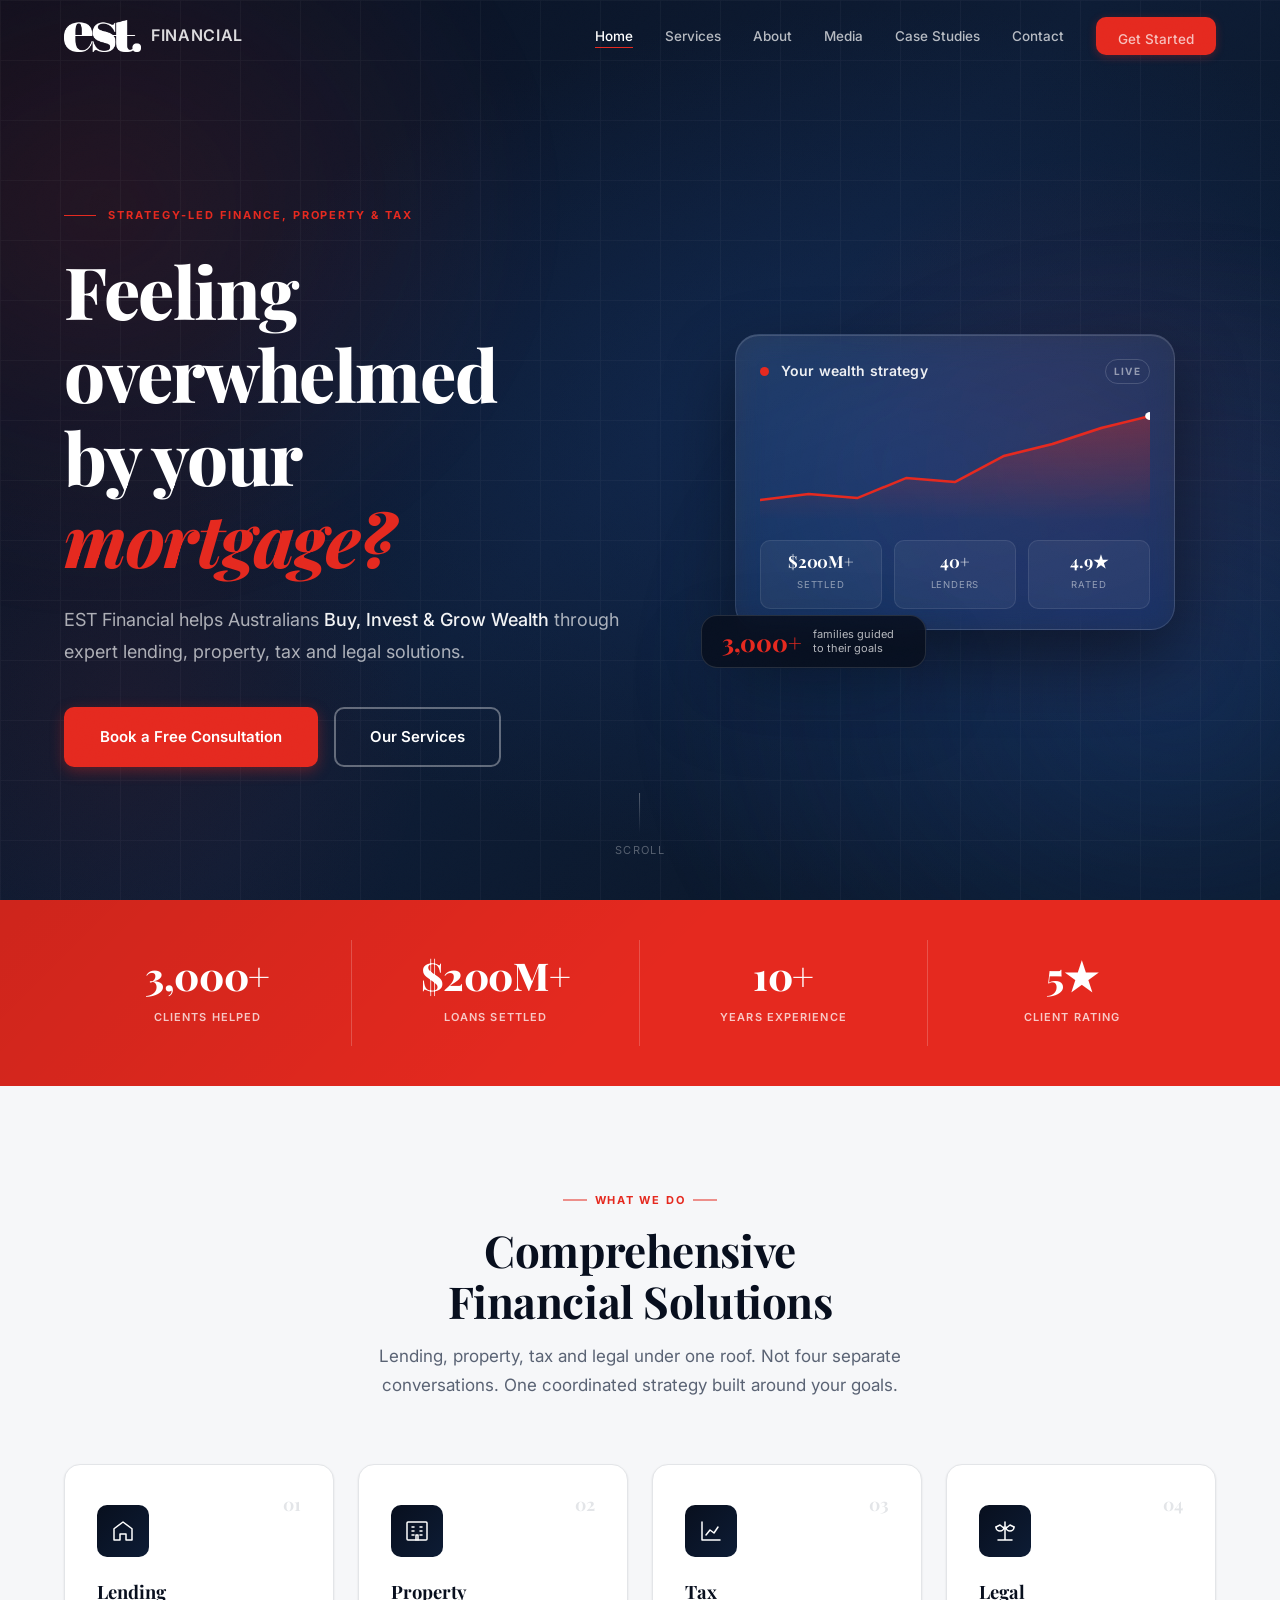
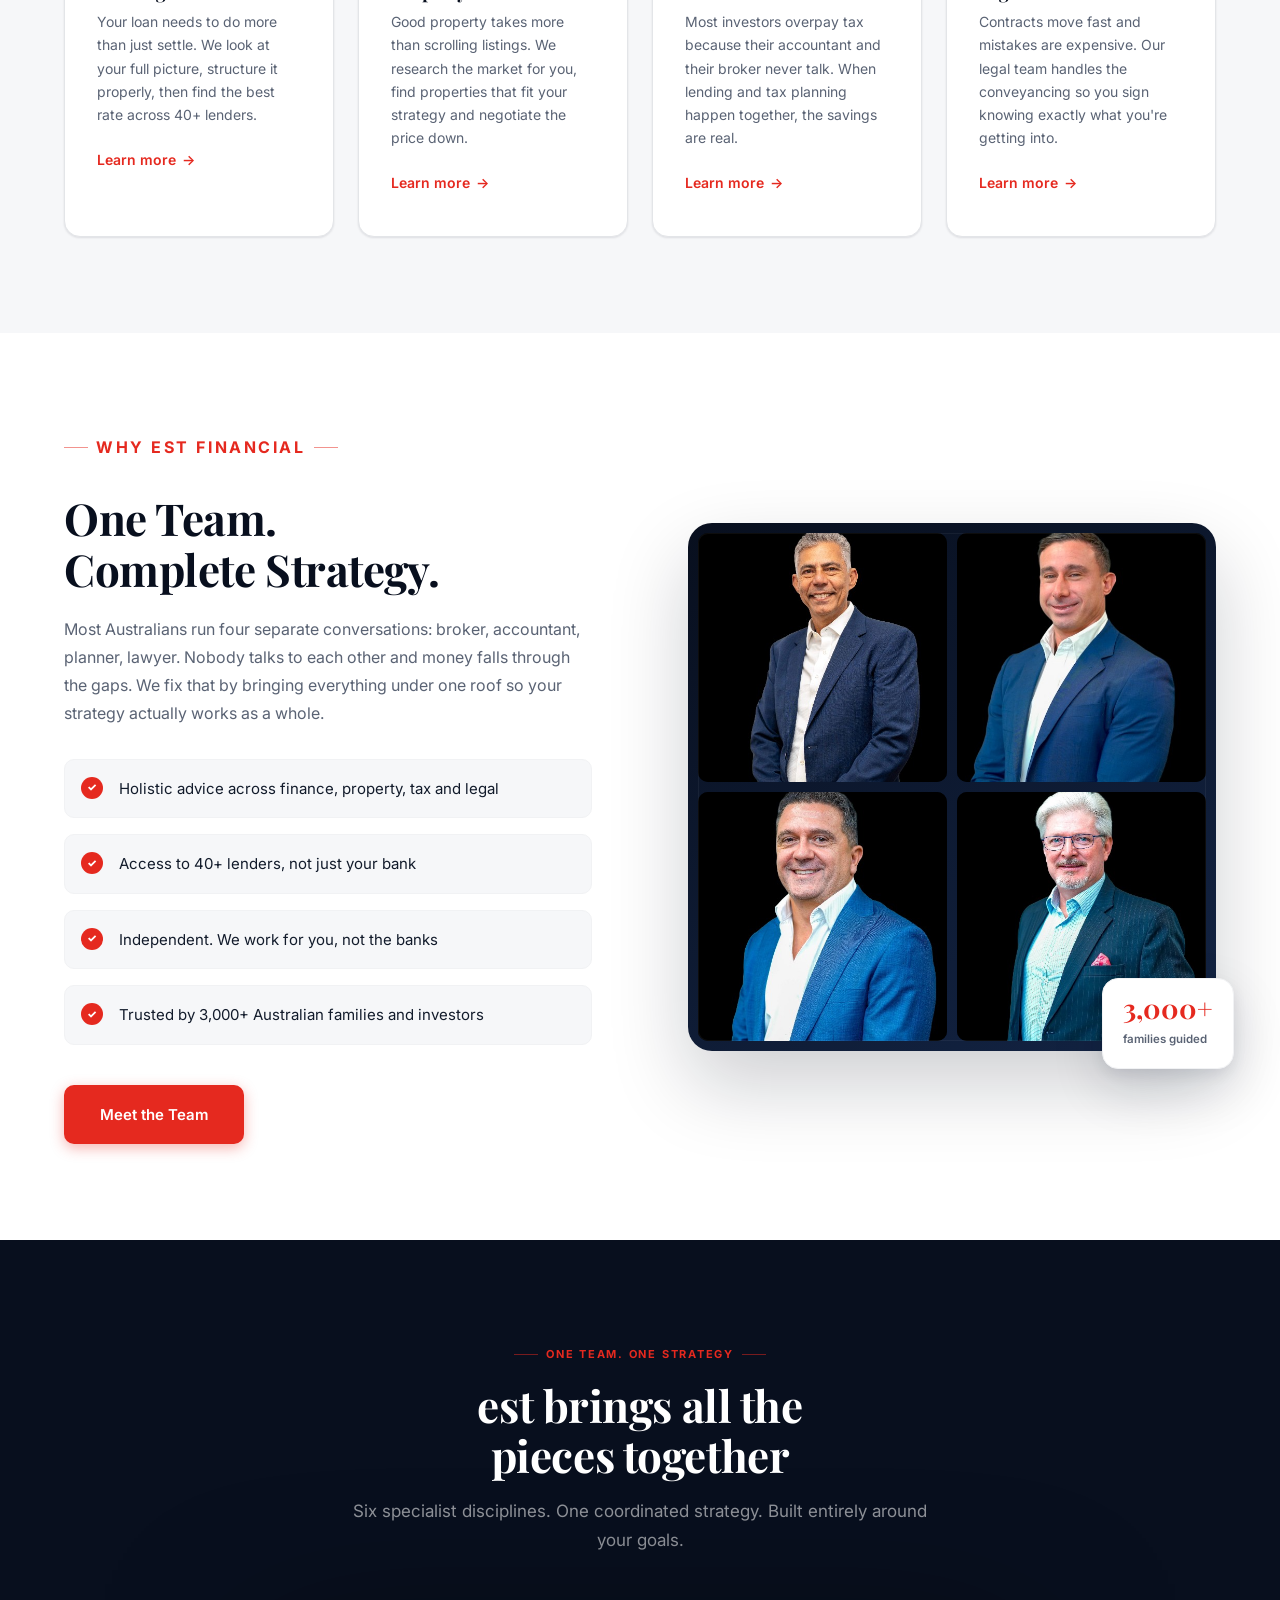
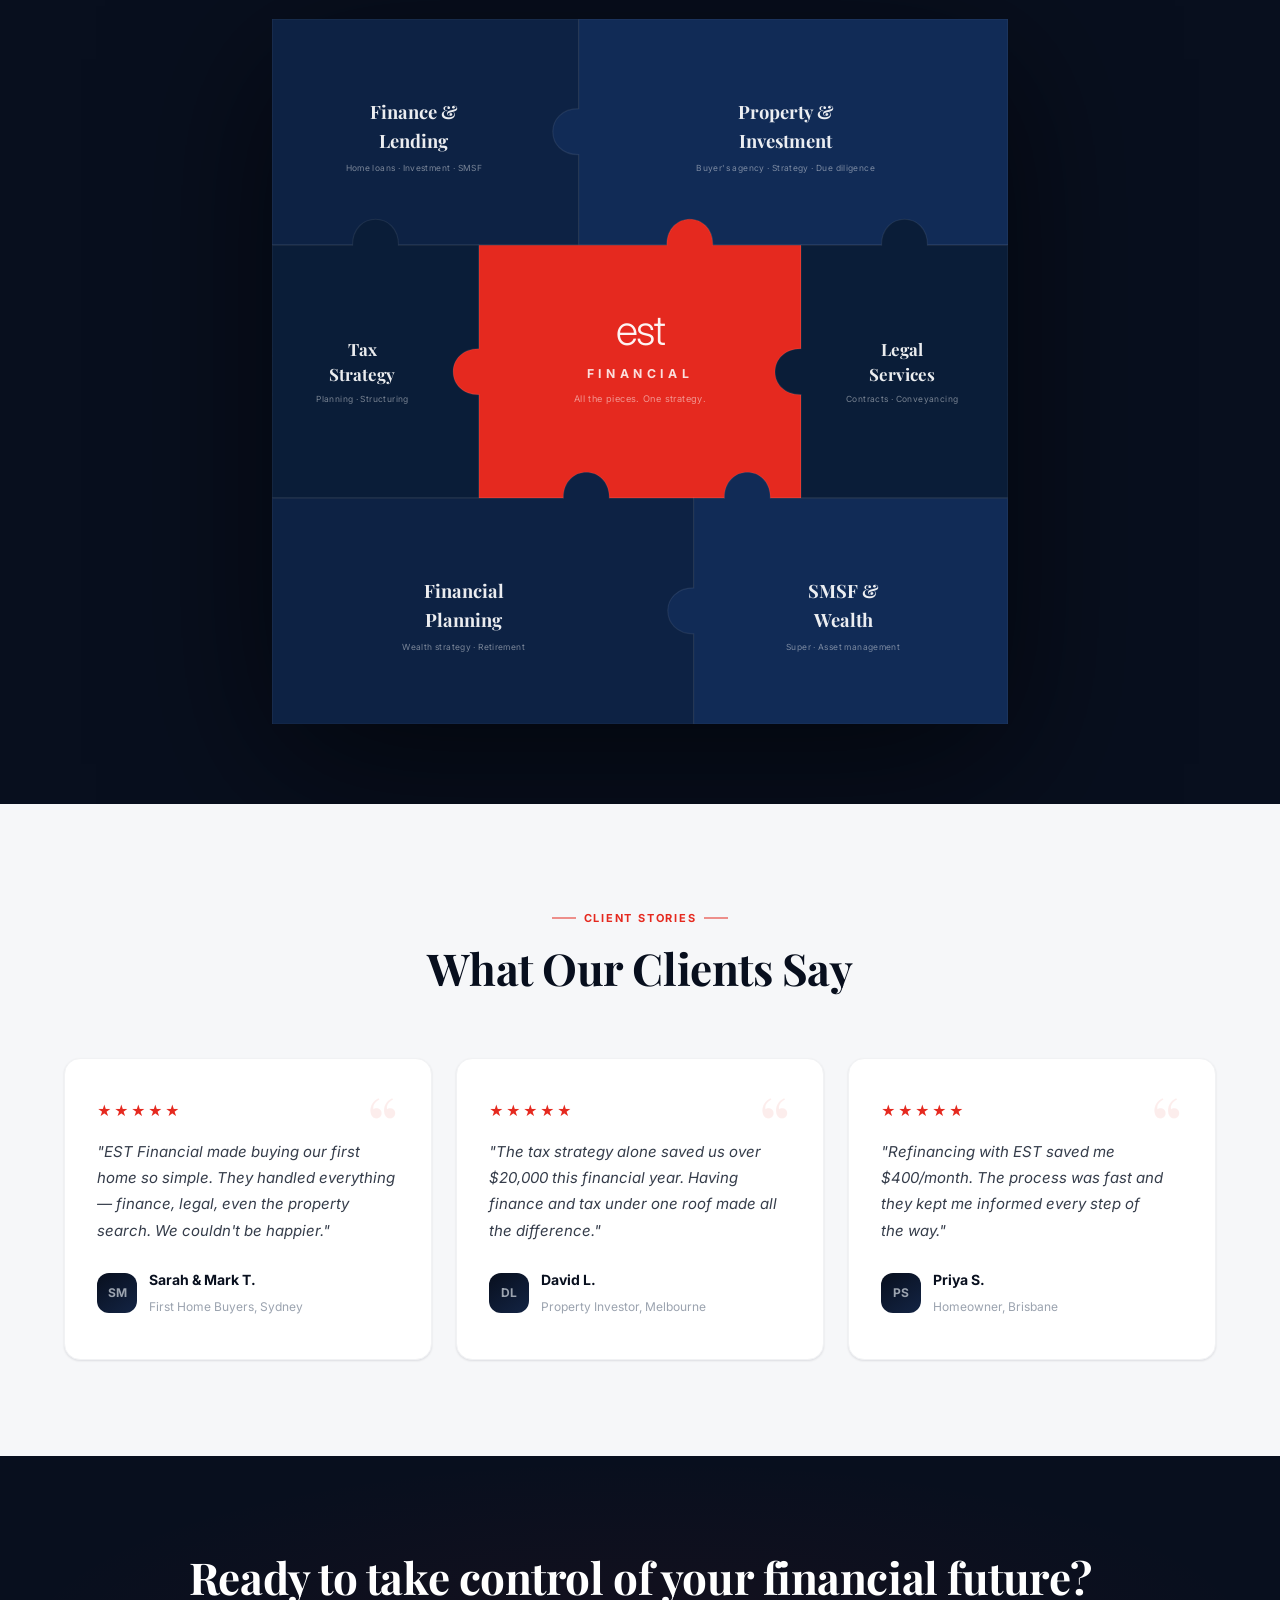
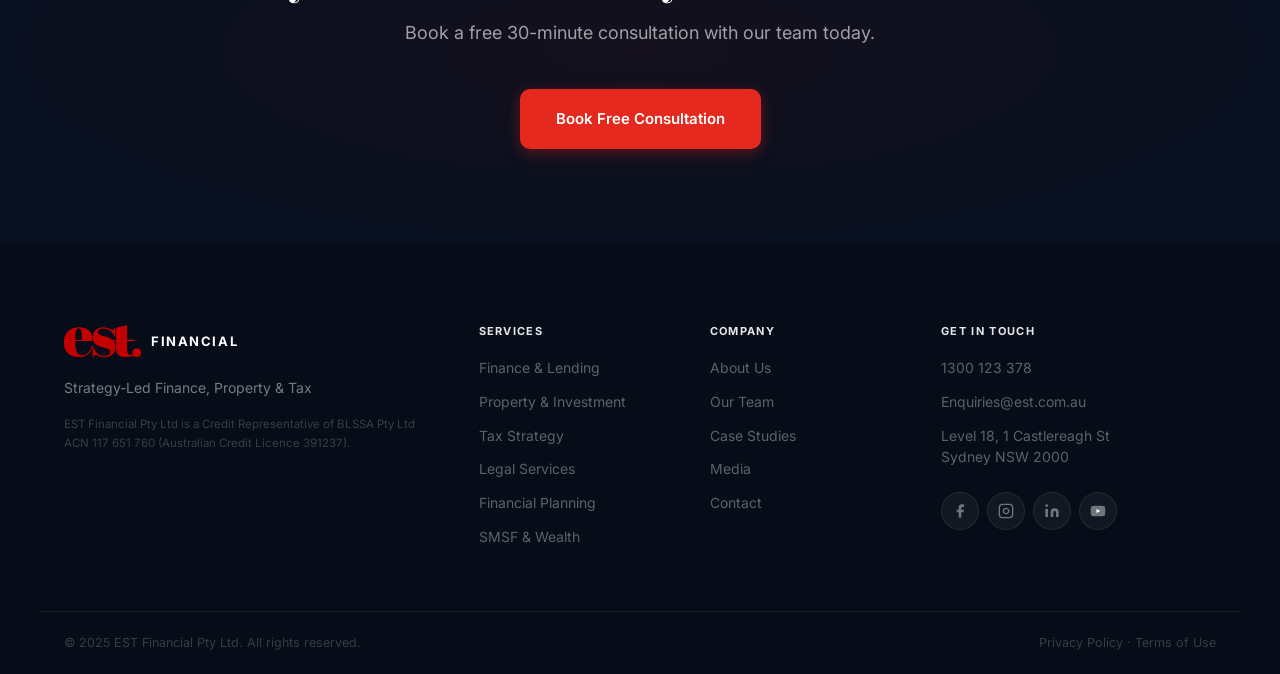
==== index.html @ 890a9e2a "Premium redesign + team-photo fixes Team photos: - Switch the about.html team grid to optimized JPGs" ====
<!DOCTYPE html>
<html lang="en">
<head>
  <meta charset="UTF-8" />
  <meta name="viewport" content="width=device-width, initial-scale=1.0" />
  <title>EST Financial | Strategy-Led Finance, Property & Tax</title>
  <meta name="description" content="EST Financial helps Australians Buy, Invest & Grow Wealth through expert lending, property, tax and legal solutions." />
  <meta property="og:title" content="EST Financial | Strategy-Led Finance, Property & Tax" />
  <meta property="og:description" content="Lending, property, tax and legal under one roof. One coordinated strategy built around your goals." />
  <meta property="og:type" content="website" />
  <link rel="icon" type="image/svg+xml" href="data:image/svg+xml,%3Csvg xmlns='http://www.w3.org/2000/svg' viewBox='0 0 32 32'%3E%3Crect width='32' height='32' rx='7' fill='%23e5291f'/%3E%3Ctext x='16' y='23' font-family='Georgia,serif' font-size='20' font-weight='700' fill='white' text-anchor='middle'%3Ee%3C/text%3E%3C/svg%3E" />
  <link rel="stylesheet" href="css/style.css" />
  <link rel="preconnect" href="https://fonts.googleapis.com" />
  <link href="https://fonts.googleapis.com/css2?family=Inter:wght@300;400;500;600;700&family=Playfair+Display:ital,wght@0,600;0,700;0,800;1,600;1,700&display=swap" rel="stylesheet" />
</head>
<body>

  <!-- NAVBAR -->
  <nav class="navbar">
    <div class="container nav-inner">
      <a href="index.html" class="logo"><img src="images/est-logo-white.png" alt="est Financial" class="logo-img" /><span class="logo-wordmark">Financial</span></a>
      <button class="nav-toggle" aria-label="Toggle menu">&#9776;</button>
      <ul class="nav-links">
        <li><a href="index.html" class="active">Home</a></li>
        <li><a href="services.html">Services</a></li>
        <li><a href="about.html">About</a></li>
        <li><a href="media.html">Media</a></li>
        <li><a href="case-studies.html">Case Studies</a></li>
        <li><a href="contact.html">Contact</a></li>
        <li><a href="contact.html" class="btn btn-nav">Get Started</a></li>
      </ul>
    </div>
  </nav>

  <!-- HERO -->
  <section class="hero">
    <div class="hero-bg"></div>
    <div class="hero-grid"></div>
    <div class="hero-glow"></div>
    <div class="container hero-content">
      <div class="hero-copy">
        <p class="hero-eyebrow">Strategy-Led Finance, Property &amp; Tax</p>
        <h1>Feeling overwhelmed<br />by your <em>mortgage?</em></h1>
        <p class="hero-sub">EST Financial helps Australians <strong>Buy, Invest &amp; Grow Wealth</strong> through expert lending, property, tax and legal solutions.</p>
        <div class="hero-cta">
          <a href="contact.html" class="btn btn-primary">Book a Free Consultation</a>
          <a href="services.html" class="btn btn-outline">Our Services</a>
        </div>
      </div>
      <aside class="hero-visual" aria-hidden="true">
        <div class="glass-panel">
          <div class="gp-head">
            <span class="gp-dot"></span>
            <span class="gp-title">Your wealth strategy</span>
            <span class="gp-live">Live</span>
          </div>
          <svg class="gp-chart" viewBox="0 0 320 116" preserveAspectRatio="none" role="img" aria-label="Upward wealth trajectory">
            <defs>
              <linearGradient id="gpFill" x1="0" y1="0" x2="0" y2="1">
                <stop offset="0%" stop-color="rgba(229,41,31,0.34)" />
                <stop offset="100%" stop-color="rgba(229,41,31,0)" />
              </linearGradient>
            </defs>
            <path class="area" d="M0,96 L40,90 L80,94 L120,74 L160,78 L200,52 L240,40 L280,24 L320,12 L320,116 L0,116 Z" />
            <path class="line" d="M0,96 L40,90 L80,94 L120,74 L160,78 L200,52 L240,40 L280,24 L320,12" />
            <circle class="pt" cx="320" cy="12" r="4" />
          </svg>
          <div class="gp-chips">
            <div class="gp-chip"><span class="chip-num">$200M+</span><span class="chip-label">Settled</span></div>
            <div class="gp-chip"><span class="chip-num">40+</span><span class="chip-label">Lenders</span></div>
            <div class="gp-chip"><span class="chip-num">4.9★</span><span class="chip-label">Rated</span></div>
          </div>
        </div>
        <div class="hero-badge">
          <span class="badge-num">3,000+</span>
          <span class="badge-label">families guided to their goals</span>
        </div>
      </aside>
    </div>
    <div class="hero-scroll">
      <div class="hero-scroll-line"></div>
      <span>Scroll</span>
    </div>
  </section>

  <!-- STATS -->
  <section class="stats-bar">
    <div class="container stats-grid">
      <div class="stat">
        <span class="stat-number">3,000+</span>
        <span class="stat-label">Clients Helped</span>
      </div>
      <div class="stat">
        <span class="stat-number">$200M+</span>
        <span class="stat-label">Loans Settled</span>
      </div>
      <div class="stat">
        <span class="stat-number">10+</span>
        <span class="stat-label">Years Experience</span>
      </div>
      <div class="stat">
        <span class="stat-number">5★</span>
        <span class="stat-label">Client Rating</span>
      </div>
    </div>
  </section>

  <!-- SERVICES OVERVIEW -->
  <section class="section services-overview">
    <div class="container">
      <div class="section-header">
        <p class="eyebrow">What We Do</p>
        <h2>Comprehensive Financial Solutions</h2>
        <p class="section-sub">Lending, property, tax and legal under one roof. Not four separate conversations. One coordinated strategy built around your goals.</p>
      </div>
      <div class="services-grid">
        <div class="service-card">
          <div class="service-icon"><svg viewBox="0 0 24 24" fill="none" stroke="currentColor" stroke-width="1.5" stroke-linecap="round" stroke-linejoin="round"><path d="M3 9.75L12 3l9 6.75V21H15v-6H9v6H3V9.75z"/></svg></div>
          <span class="service-index">01</span>
          <h3>Lending</h3>
          <p>Your loan needs to do more than just settle. We look at your full picture, structure it properly, then find the best rate across 40+ lenders.</p>
          <a href="services.html#lending" class="link-arrow">Learn more</a>
        </div>
        <div class="service-card">
          <div class="service-icon"><svg viewBox="0 0 24 24" fill="none" stroke="currentColor" stroke-width="1.5" stroke-linecap="round" stroke-linejoin="round"><rect x="2" y="3" width="20" height="18" rx="1"/><path d="M7 8h2M7 12h2M7 16h2M15 8h2M15 12h2M15 16h2M11 21v-5h2v5"/></svg></div>
          <span class="service-index">02</span>
          <h3>Property</h3>
          <p>Good property takes more than scrolling listings. We research the market for you, find properties that fit your strategy and negotiate the price down.</p>
          <a href="services.html#property" class="link-arrow">Learn more</a>
        </div>
        <div class="service-card">
          <div class="service-icon"><svg viewBox="0 0 24 24" fill="none" stroke="currentColor" stroke-width="1.5" stroke-linecap="round" stroke-linejoin="round"><path d="M3 3v18h18"/><path d="M7 16l4-5 4 3 4-6"/></svg></div>
          <span class="service-index">03</span>
          <h3>Tax</h3>
          <p>Most investors overpay tax because their accountant and their broker never talk. When lending and tax planning happen together, the savings are real.</p>
          <a href="services.html#tax" class="link-arrow">Learn more</a>
        </div>
        <div class="service-card">
          <div class="service-icon"><svg viewBox="0 0 24 24" fill="none" stroke="currentColor" stroke-width="1.5" stroke-linecap="round" stroke-linejoin="round"><path d="M12 3v18M5 21h14"/><path d="M3 8l4-2 5 4 5-4 4 2"/><path d="M3 8c0 2.5 2 4 4 4s4-1.5 4-4"/><path d="M13 8c0 2.5 2 4 4 4s4-1.5 4-4"/></svg></div>
          <span class="service-index">04</span>
          <h3>Legal</h3>
          <p>Contracts move fast and mistakes are expensive. Our legal team handles the conveyancing so you sign knowing exactly what you're getting into.</p>
          <a href="services.html#legal" class="link-arrow">Learn more</a>
        </div>
      </div>
    </div>
  </section>

  <!-- WHY EST -->
  <section class="section why-est">
    <div class="container why-inner">
      <div class="why-text">
        <p class="eyebrow">Why EST Financial</p>
        <h2>One Team. Complete Strategy.</h2>
        <p>Most Australians run four separate conversations: broker, accountant, planner, lawyer. Nobody talks to each other and money falls through the gaps. We fix that by bringing everything under one roof so your strategy actually works as a whole.</p>
        <ul class="why-list">
          <li><span class="check">✓</span> Holistic advice across finance, property, tax and legal</li>
          <li><span class="check">✓</span> Access to 40+ lenders, not just your bank</li>
          <li><span class="check">✓</span> Independent. We work for you, not the banks</li>
          <li><span class="check">✓</span> Trusted by 3,000+ Australian families and investors</li>
        </ul>
        <a href="about.html" class="btn btn-primary">Meet the Team</a>
      </div>
      <div class="why-image">
        <div class="team-montage">
          <figure><img src="images/TEam/Paul%20Hanna.jpg" alt="Paul Hanna, Chief Executive Officer" loading="lazy" /></figure>
          <figure><img src="images/TEam/Michael%20Gee.jpg" alt="Michael Gee, Head of Finance" loading="lazy" /></figure>
          <figure><img src="images/TEam/Raphael%20Bove.jpg" alt="Raphael Bove, Senior Strategist" loading="lazy" /></figure>
          <figure><img src="images/TEam/Simon%20Liddle.jpg" alt="Simon Liddle, Financial Advisor" loading="lazy" /></figure>
          <div class="montage-badge"><strong>3,000+</strong><span>families guided</span></div>
        </div>
      </div>
    </div>
  </section>

  <!-- PUZZLE SECTION -->
  <section class="puzzle-section">
    <div class="container">
      <div class="section-header">
        <p class="eyebrow">ONE TEAM. ONE STRATEGY</p>
        <h2>est brings all the pieces together</h2>
        <p class="section-sub">Six specialist disciplines. One coordinated strategy. Built entirely around your goals.</p>
      </div>
      <div class="puzzle-wrapper">
        <svg id="est-puzzle" viewBox="0 0 960 920" preserveAspectRatio="xMidYMid meet" xmlns="http://www.w3.org/2000/svg">

          <!-- PIECE A: Finance & Lending (top-left) -->
          <g class="puzzle-piece piece-a" onclick="window.location='services.html#lending'" role="link" aria-label="Finance and Lending">
            <path d="M 0,0 L 400,0 L 400,117 C 445,117 445,177 400,177 L 400,295 L 165,295 C 165,340 105,340 105,295 L 0,295 Z"/>
            <text class="piece-label" x="185" y="130">Finance &amp;</text>
            <text class="piece-label" x="185" y="168">Lending</text>
            <text class="piece-sublabel" x="185" y="198">Home loans · Investment · SMSF</text>
          </g>

          <!-- PIECE B: Property & Investment (top-right) -->
          <g class="puzzle-piece piece-b" onclick="window.location='services.html#property'" role="link" aria-label="Property and Investment">
            <path d="M 400,0 L 960,0 L 960,295 L 855,295 C 855,340 795,340 795,295 L 575,295 C 575,250 515,250 515,295 L 400,295 L 400,177 C 355,177 355,117 400,117 L 400,0 Z"/>
            <text class="piece-label" x="670" y="130">Property &amp;</text>
            <text class="piece-label" x="670" y="168">Investment</text>
            <text class="piece-sublabel" x="670" y="198">Buyer's agency · Strategy · Due diligence</text>
          </g>

          <!-- PIECE C: Tax (mid-left) -->
          <g class="puzzle-piece piece-c" onclick="window.location='services.html#tax'" role="link" aria-label="Tax Strategy">
            <path d="M 0,295 L 105,295 C 105,250 165,250 165,295 L 270,295 L 270,430 C 315,430 315,490 270,490 L 270,625 L 0,625 Z"/>
            <text class="piece-label piece-label-sm" x="118" y="440">Tax</text>
            <text class="piece-label piece-label-sm" x="118" y="472">Strategy</text>
            <text class="piece-sublabel" x="118" y="500">Planning · Structuring</text>
          </g>

          <!-- PIECE CTR: EST Financial Hub (centre, red) -->
          <g class="puzzle-piece piece-ctr" onclick="window.location='services.html'" role="link" aria-label="EST Financial">
            <path d="M 270,295 L 515,295 C 515,250 575,250 575,295 L 690,295 L 690,430 C 735,430 735,490 690,490 L 690,625 L 650,625 C 650,670 590,670 590,625 L 440,625 C 440,670 380,670 380,625 L 270,625 L 270,490 C 225,490 225,430 270,430 L 270,295 Z"/>
            <text class="piece-ctr-est" x="480" y="425">est</text>
            <text class="piece-ctr-fin" x="480" y="468">FINANCIAL</text>
            <text class="piece-sublabel piece-ctr-sub" x="480" y="500">All the pieces. One strategy.</text>
          </g>

          <!-- PIECE D: Legal Services (mid-right) -->
          <g class="puzzle-piece piece-d" onclick="window.location='services.html#legal'" role="link" aria-label="Legal Services">
            <path d="M 690,295 L 795,295 C 795,250 855,250 855,295 L 960,295 L 960,625 L 690,625 L 690,490 C 645,490 645,430 690,430 L 690,295 Z"/>
            <text class="piece-label piece-label-sm" x="822" y="440">Legal</text>
            <text class="piece-label piece-label-sm" x="822" y="472">Services</text>
            <text class="piece-sublabel" x="822" y="500">Contracts · Conveyancing</text>
          </g>

          <!-- PIECE E: Financial Planning (bottom-left) -->
          <g class="puzzle-piece piece-e" onclick="window.location='services.html'" role="link" aria-label="Financial Planning">
            <path d="M 0,625 L 380,625 C 380,580 440,580 440,625 L 550,625 L 550,742 C 595,742 595,802 550,802 L 550,920 L 0,920 Z"/>
            <text class="piece-label" x="250" y="755">Financial</text>
            <text class="piece-label" x="250" y="793">Planning</text>
            <text class="piece-sublabel" x="250" y="823">Wealth strategy · Retirement</text>
          </g>

          <!-- PIECE F: SMSF & Wealth (bottom-right) -->
          <g class="puzzle-piece piece-f" onclick="window.location='services.html'" role="link" aria-label="SMSF and Wealth">
            <path d="M 550,625 L 590,625 C 590,580 650,580 650,625 L 960,625 L 960,920 L 550,920 L 550,802 C 505,802 505,742 550,742 L 550,625 Z"/>
            <text class="piece-label" x="745" y="755">SMSF &amp;</text>
            <text class="piece-label" x="745" y="793">Wealth</text>
            <text class="piece-sublabel" x="745" y="823">Super · Asset management</text>
          </g>

        </svg>
      </div>
    </div>
  </section>

  <!-- TESTIMONIALS -->
  <section class="section testimonials">
    <div class="container">
      <div class="section-header">
        <p class="eyebrow">Client Stories</p>
        <h2>What Our Clients Say</h2>
      </div>
      <div class="testimonials-grid">
        <div class="testimonial-card">
          <div class="stars">★★★★★</div>
          <p>"EST Financial made buying our first home so simple. They handled everything — finance, legal, even the property search. We couldn't be happier."</p>
          <div class="testimonial-author">
            <span class="t-avatar">SM</span>
            <div>
              <strong>Sarah &amp; Mark T.</strong>
              <span>First Home Buyers, Sydney</span>
            </div>
          </div>
        </div>
        <div class="testimonial-card">
          <div class="stars">★★★★★</div>
          <p>"The tax strategy alone saved us over $20,000 this financial year. Having finance and tax under one roof made all the difference."</p>
          <div class="testimonial-author">
            <span class="t-avatar">DL</span>
            <div>
              <strong>David L.</strong>
              <span>Property Investor, Melbourne</span>
            </div>
          </div>
        </div>
        <div class="testimonial-card">
          <div class="stars">★★★★★</div>
          <p>"Refinancing with EST saved me $400/month. The process was fast and they kept me informed every step of the way."</p>
          <div class="testimonial-author">
            <span class="t-avatar">PS</span>
            <div>
              <strong>Priya S.</strong>
              <span>Homeowner, Brisbane</span>
            </div>
          </div>
        </div>
      </div>
    </div>
  </section>

  <!-- CTA BANNER -->
  <section class="cta-banner">
    <div class="container cta-inner">
      <h2>Ready to take control of your financial future?</h2>
      <p>Book a free 30-minute consultation with our team today.</p>
      <a href="contact.html" class="btn btn-primary">Book Free Consultation</a>
    </div>
  </section>

  <!-- FOOTER -->
  <footer class="footer">
    <div class="container footer-grid">
      <div class="footer-col footer-brand">
        <a href="index.html" class="footer-logo">
          <img src="images/est-logo-red.png" alt="EST Financial" />
          <span>Financial</span>
        </a>
        <p class="footer-tagline">Strategy-Led Finance, Property &amp; Tax</p>
        <p class="footer-legal">EST Financial Pty Ltd is a Credit Representative of BLSSA Pty Ltd ACN 117 651 760 (Australian Credit Licence 391237).</p>
      </div>
      <div class="footer-col">
        <h4>Services</h4>
        <ul>
          <li><a href="services.html#lending">Finance &amp; Lending</a></li>
          <li><a href="services.html#property">Property &amp; Investment</a></li>
          <li><a href="services.html#tax">Tax Strategy</a></li>
          <li><a href="services.html#legal">Legal Services</a></li>
          <li><a href="services.html#planning">Financial Planning</a></li>
          <li><a href="services.html#smsf">SMSF &amp; Wealth</a></li>
        </ul>
      </div>
      <div class="footer-col">
        <h4>Company</h4>
        <ul>
          <li><a href="about.html">About Us</a></li>
          <li><a href="about.html#team">Our Team</a></li>
          <li><a href="case-studies.html">Case Studies</a></li>
          <li><a href="media.html">Media</a></li>
          <li><a href="contact.html">Contact</a></li>
        </ul>
      </div>
      <div class="footer-col">
        <h4>Get in Touch</h4>
        <ul>
          <li><a href="tel:1300123378">1300 123 378</a></li>
          <li><a href="mailto:enquiries@est.com.au">Enquiries@est.com.au</a></li>
          <li>Level 18, 1 Castlereagh St<br>Sydney NSW 2000</li>
        </ul>
        <div class="social-links">
          <a href="#" aria-label="Facebook">
            <svg viewBox="0 0 24 24" fill="currentColor" width="16" height="16"><path d="M18 2h-3a5 5 0 0 0-5 5v3H7v4h3v8h4v-8h3l1-4h-4V7a1 1 0 0 1 1-1h3z"/></svg>
          </a>
          <a href="#" aria-label="Instagram">
            <svg viewBox="0 0 24 24" fill="none" stroke="currentColor" stroke-width="2" width="16" height="16"><rect x="2" y="2" width="20" height="20" rx="5" ry="5"/><path d="M16 11.37A4 4 0 1 1 12.63 8 4 4 0 0 1 16 11.37z"/><line x1="17.5" y1="6.5" x2="17.51" y2="6.5"/></svg>
          </a>
          <a href="#" aria-label="LinkedIn">
            <svg viewBox="0 0 24 24" fill="currentColor" width="16" height="16"><path d="M16 8a6 6 0 0 1 6 6v7h-4v-7a2 2 0 0 0-2-2 2 2 0 0 0-2 2v7h-4v-7a6 6 0 0 1 6-6z"/><rect x="2" y="9" width="4" height="12"/><circle cx="4" cy="4" r="2"/></svg>
          </a>
          <a href="https://www.youtube.com/@estfinancial" aria-label="YouTube">
            <svg viewBox="0 0 24 24" fill="currentColor" width="16" height="16"><path d="M22.54 6.42a2.78 2.78 0 0 0-1.95-1.96C18.88 4 12 4 12 4s-6.88 0-8.59.46a2.78 2.78 0 0 0-1.95 1.96A29 29 0 0 0 1 12a29 29 0 0 0 .46 5.58A2.78 2.78 0 0 0 3.41 19.6C5.12 20 12 20 12 20s6.88 0 8.59-.46a2.78 2.78 0 0 0 1.95-1.95A29 29 0 0 0 23 12a29 29 0 0 0-.46-5.58z"/><polygon points="9.75 15.02 15.5 12 9.75 8.98 9.75 15.02" fill="white"/></svg>
          </a>
        </div>
      </div>
    </div>
    <div class="footer-bottom">
      <div class="container footer-bottom-inner">
        <p>&copy; 2025 EST Financial Pty Ltd. All rights reserved.</p>
        <p class="footer-bottom-links"><a href="#">Privacy Policy</a> · <a href="#">Terms of Use</a></p>
      </div>
    </div>
  </footer>

  <script src="js/main.js"></script>
  <script src="admin/editor.js"></script>
</body>
</html>
---- css/style.css ----
/* ============================================================
   EST FINANCIAL — PREMIUM DESIGN SYSTEM
   ============================================================ */

@import url('https://fonts.googleapis.com/css2?family=Inter:wght@300;400;500;600;700&family=Playfair+Display:ital,wght@0,600;0,700;0,800;1,600&display=swap');

:root {
  /* Brand */
  --navy:       #080f1e;
  --navy-mid:   #0d1c35;
  --navy-light: #132444;
  --red:        #e5291f;
  --red-dark:   #c02017;
  --red-glow:   rgba(229,41,31,0.18);
  /* Neutrals */
  --white:      #ffffff;
  --off-white:  #f6f7f9;
  --gray-100:   #f1f2f4;
  --gray-200:   #e3e5e8;
  --gray-400:   #9ba3af;
  --gray-600:   #5a6374;
  --text:       #121b2b;

  /* Typography */
  --font-body:    'Inter', system-ui, sans-serif;
  --font-heading: 'Playfair Display', Georgia, serif;

  /* Spacing scale */
  --sp-1: 4px;  --sp-2: 8px;  --sp-3: 12px;  --sp-4: 16px;
  --sp-5: 20px; --sp-6: 24px; --sp-8: 32px;  --sp-10: 40px;
  --sp-12: 48px;--sp-16: 64px;--sp-20: 80px; --sp-24: 96px;

  /* Radii */
  --r-sm: 6px; --r-md: 10px; --r-lg: 16px; --r-xl: 24px;

  /* Shadows */
  --shadow-sm:  0 1px 3px rgba(0,0,0,0.06), 0 1px 2px rgba(0,0,0,0.04);
  --shadow-md:  0 4px 16px rgba(0,0,0,0.08), 0 2px 4px rgba(0,0,0,0.04);
  --shadow-lg:  0 12px 40px rgba(0,0,0,0.12), 0 4px 8px rgba(0,0,0,0.06);
  --shadow-xl:  0 24px 64px rgba(0,0,0,0.16);
  --shadow-red: 0 8px 32px rgba(229,41,31,0.3);

  /* Motion */
  --ease:      cubic-bezier(0.4, 0, 0.2, 1);
  --ease-out:  cubic-bezier(0, 0, 0.2, 1);
  --ease-spring: cubic-bezier(0.34, 1.56, 0.64, 1);
  --dur-fast:  180ms;
  --dur-med:   320ms;
  --dur-slow:  500ms;
}

/* ---- RESET & BASE ---- */
*, *::before, *::after { box-sizing: border-box; margin: 0; padding: 0; }
html { scroll-behavior: smooth; -webkit-font-smoothing: antialiased; }
body {
  font-family: var(--font-body);
  color: var(--text);
  background: var(--white);
  line-height: 1.7;
  font-size: 16px;
  overflow-x: hidden;
}
a { text-decoration: none; color: inherit; }
img { max-width: 100%; display: block; }

/* ---- SCROLL PROGRESS BAR ---- */
#scroll-progress {
  position: fixed; top: 0; left: 0; height: 2px; z-index: 9999;
  background: linear-gradient(90deg, var(--red), var(--red));
  width: 0%; transition: width 0.1s linear;
}

/* ---- UTILITIES ---- */
.container { max-width: 1200px; margin: 0 auto; padding: 0 var(--sp-6); }
.section    { padding: var(--sp-24) 0; }
.section-header { text-align: center; max-width: 600px; margin: 0 auto var(--sp-16); }

.eyebrow {
  display: inline-flex; align-items: center; gap: var(--sp-2);
  font-size: 11px; font-weight: 700; letter-spacing: 0.16em;
  text-transform: uppercase; color: var(--red); margin-bottom: var(--sp-4);
}
.eyebrow::before, .eyebrow::after {
  content: ''; display: block; width: 24px; height: 1.5px;
  background: var(--red); opacity: 0.5; flex-shrink: 0;
}

.section-sub { color: var(--gray-600); margin-top: var(--sp-4); font-size: 17px; line-height: 1.7; }

h1, h2, h3, h4 { font-family: var(--font-heading); line-height: 1.15; color: var(--navy); }
h1 { font-size: clamp(2.2rem, 5.5vw, 4rem); font-weight: 800; letter-spacing: -0.02em; }
h2 { font-size: clamp(1.7rem, 3.5vw, 2.75rem); font-weight: 700; letter-spacing: -0.01em; }
h3 { font-size: 1.25rem; font-weight: 700; margin-bottom: var(--sp-3); }
p  { color: var(--gray-600); }

/* ---- BUTTONS ---- */
.btn {
  position: relative; display: inline-flex; align-items: center; gap: var(--sp-2);
  padding: 15px 34px; border-radius: var(--r-md);
  font-weight: 600; font-size: 15px; font-family: var(--font-body);
  cursor: pointer; border: 2px solid transparent;
  transition: transform var(--dur-med) var(--ease-spring),
              box-shadow var(--dur-med) var(--ease),
              background var(--dur-fast) var(--ease),
              border-color var(--dur-fast) var(--ease);
  overflow: hidden;
  -webkit-tap-highlight-color: transparent;
}
.btn::after {
  content: ''; position: absolute; inset: 0;
  background: white; opacity: 0;
  transition: opacity var(--dur-fast) var(--ease);
  pointer-events: none;
}
.btn:hover { transform: translateY(-2px); }
.btn:active { transform: translateY(0); }
.btn:hover::after { opacity: 0.08; }

.btn-primary {
  background: var(--red); color: var(--white);
  box-shadow: 0 4px 14px rgba(229,41,31,0.35);
}
.btn-primary:hover {
  background: var(--red-dark);
  box-shadow: var(--shadow-red);
}

.btn-outline {
  background: transparent; color: var(--white);
  border-color: rgba(255,255,255,0.35);
  backdrop-filter: blur(4px);
}
.btn-outline:hover {
  background: rgba(255,255,255,0.1);
  border-color: rgba(255,255,255,0.7);
}

.btn-outline-dark {
  background: transparent; color: var(--navy);
  border-color: var(--gray-200);
}
.btn-outline-dark:hover {
  border-color: var(--red); color: var(--red);
  box-shadow: 0 4px 14px rgba(229,41,31,0.12);
}

.btn-nav {
  background: var(--red); color: var(--white);
  padding: 9px 20px; font-size: 13.5px; letter-spacing: 0.01em;
  box-shadow: 0 2px 8px rgba(229,41,31,0.3);
}
.btn-nav:hover { background: var(--red-dark); box-shadow: var(--shadow-red); }

.link-arrow {
  display: inline-flex; align-items: center; gap: 6px;
  color: var(--red); font-weight: 600; font-size: 14px;
  transition: gap var(--dur-fast) var(--ease), color var(--dur-fast) var(--ease);
}
.link-arrow::after { content: '→'; transition: transform var(--dur-fast) var(--ease); }
.link-arrow:hover { color: var(--red-dark); gap: 10px; }

/* ---- NAVBAR ---- */
.navbar {
  position: fixed; top: 0; left: 0; right: 0; z-index: 200;
  transition: background var(--dur-med) var(--ease),
              box-shadow var(--dur-med) var(--ease),
              padding var(--dur-med) var(--ease);
}
.navbar.scrolled {
  background: rgba(8, 15, 30, 0.97);
  backdrop-filter: blur(20px) saturate(180%);
  box-shadow: 0 1px 0 rgba(255,255,255,0.05), 0 4px 32px rgba(0,0,0,0.3);
}
.navbar:not(.scrolled) {
  background: transparent;
}
.nav-inner {
  display: flex; align-items: center; justify-content: space-between;
  height: 72px; transition: height var(--dur-med) var(--ease);
}
.navbar.scrolled .nav-inner { height: 64px; }

.logo {
  display: flex; align-items: center; gap: 10px;
  text-decoration: none; position: relative;
}
.logo-img {
  height: 32px; width: auto; display: block;
  /* White logo used everywhere (navbar is dark) */
  filter: brightness(0) invert(1);  /* renders white */
  transition: opacity var(--dur-fast) var(--ease);
}
.logo:hover .logo-img { opacity: 0.85; }
.logo-wordmark {
  font-family: var(--font-body); font-weight: 600; font-size: 16px;
  color: rgba(255,255,255,0.85); letter-spacing: 0.04em;
  text-transform: uppercase;
}

.nav-links { display: flex; align-items: center; gap: var(--sp-8); list-style: none; }
.nav-links a {
  color: rgba(255,255,255,0.7); font-size: 13.5px; font-weight: 500;
  transition: color var(--dur-fast) var(--ease);
  position: relative; padding-bottom: 2px;
}
.nav-links a::after {
  content: ''; position: absolute; bottom: -2px; left: 0;
  width: 0; height: 1.5px; background: var(--red);
  transition: width var(--dur-med) var(--ease-out);
}
.nav-links a:hover { color: var(--white); }
.nav-links a:hover::after, .nav-links a.active::after { width: 100%; }
.nav-links a.active { color: var(--white); }

.nav-toggle {
  display: none; background: none; border: 1.5px solid rgba(255,255,255,0.2);
  color: var(--white); font-size: 18px; cursor: pointer;
  padding: 6px 10px; border-radius: var(--r-sm);
  transition: border-color var(--dur-fast) var(--ease);
}
.nav-toggle:hover { border-color: rgba(255,255,255,0.5); }

/* ---- HERO ---- */
.hero {
  position: relative; min-height: 100vh;
  display: flex; align-items: center;
  background: var(--navy);
  overflow: hidden;
}
.hero-bg {
  position: absolute; inset: 0;
  background:
    radial-gradient(ellipse 80% 70% at 70% 50%, rgba(20,50,100,0.6) 0%, transparent 70%),
    radial-gradient(ellipse 40% 60% at 10% 80%, rgba(229,41,31,0.07) 0%, transparent 60%),
    linear-gradient(135deg, #080f1e 0%, #0d1c35 50%, #091525 100%);
}
.hero-grid {
  position: absolute; inset: 0; opacity: 0.04;
  background-image:
    linear-gradient(rgba(255,255,255,0.8) 1px, transparent 1px),
    linear-gradient(90deg, rgba(255,255,255,0.8) 1px, transparent 1px);
  background-size: 60px 60px;
}
.hero-glow {
  position: absolute; right: -100px; top: 50%;
  transform: translateY(-50%);
  width: 600px; height: 600px;
  background: radial-gradient(circle, rgba(229,41,31,0.08) 0%, transparent 70%);
  pointer-events: none;
}
.hero-content {
  position: relative; z-index: 1;
  padding-top: var(--sp-16); max-width: 760px;
}
.hero-eyebrow {
  display: inline-flex; align-items: center; gap: var(--sp-3);
  font-size: 11px; font-weight: 700; letter-spacing: 0.18em;
  text-transform: uppercase; color: var(--red); margin-bottom: var(--sp-6);
}
.hero-eyebrow::before {
  content: ''; display: block; width: 32px; height: 1.5px;
  background: var(--red);
}
.hero h1 {
  color: var(--white); margin-bottom: var(--sp-6);
  font-size: clamp(2.4rem, 6vw, 4.5rem);
}
.hero h1 em { font-style: italic; color: var(--red); }
.hero-sub {
  color: rgba(255,255,255,0.65); font-size: 18px;
  margin-bottom: var(--sp-10); max-width: 560px; line-height: 1.75;
}
.hero-sub strong { color: rgba(255,255,255,0.95); font-weight: 500; }
.hero-cta { display: flex; gap: var(--sp-4); flex-wrap: wrap; }

.hero-scroll {
  position: absolute; bottom: 40px; left: 50%; transform: translateX(-50%);
  display: flex; flex-direction: column; align-items: center; gap: var(--sp-2);
  color: rgba(255,255,255,0.3); font-size: 11px; letter-spacing: 0.12em;
  text-transform: uppercase;
}
.hero-scroll-line {
  width: 1px; height: 40px;
  background: linear-gradient(to bottom, rgba(255,255,255,0.3), transparent);
  animation: scrollPulse 2s ease-in-out infinite;
}
@keyframes scrollPulse {
  0%, 100% { opacity: 0.3; transform: scaleY(1); }
  50% { opacity: 0.7; transform: scaleY(1.1); }
}

/* ---- STATS BAR ---- */
.stats-bar {
  background: var(--red);
  padding: var(--sp-10) 0;
  position: relative; overflow: hidden;
}
.stats-bar::before {
  content: ''; position: absolute; inset: 0;
  background: linear-gradient(135deg, rgba(0,0,0,0.1) 0%, transparent 50%);
}
.stats-grid { display: grid; grid-template-columns: repeat(4, 1fr); }
.stat {
  text-align: center; padding: var(--sp-4) var(--sp-6);
  border-right: 1px solid rgba(255,255,255,0.2);
  position: relative;
}
.stat:last-child { border-right: none; }
.stat-number {
  display: block; font-size: 2.4rem; font-weight: 800;
  color: var(--white); font-family: var(--font-heading);
  line-height: 1; margin-bottom: var(--sp-2);
}
.stat-label {
  font-size: 11px; color: rgba(255,255,255,0.75);
  font-weight: 600; text-transform: uppercase; letter-spacing: 0.1em;
}

/* ---- SERVICES OVERVIEW ---- */
.services-overview { background: var(--off-white); }
.services-grid { display: grid; grid-template-columns: repeat(4, 1fr); gap: var(--sp-6); }
.service-card {
  background: var(--white);
  border-radius: var(--r-lg);
  padding: var(--sp-10) var(--sp-8);
  box-shadow: var(--shadow-sm);
  border: 1px solid var(--gray-200);
  transition:
    transform var(--dur-med) var(--ease-spring),
    box-shadow var(--dur-med) var(--ease),
    border-color var(--dur-med) var(--ease);
  position: relative; overflow: hidden;
}
.service-card::before {
  content: ''; position: absolute; top: 0; left: 0; right: 0;
  height: 3px;
  background: linear-gradient(90deg, var(--red), var(--red));
  transform: scaleX(0); transform-origin: left;
  transition: transform var(--dur-med) var(--ease-out);
}
.service-card:hover {
  transform: translateY(-6px);
  box-shadow: var(--shadow-lg);
  border-color: transparent;
}
.service-card:hover::before { transform: scaleX(1); }
.service-icon {
  width: 52px; height: 52px;
  background: linear-gradient(135deg, var(--navy) 0%, var(--navy-mid) 100%);
  border-radius: var(--r-md);
  display: flex; align-items: center; justify-content: center;
  margin-bottom: var(--sp-6);
  transition: background var(--dur-med) var(--ease);
}
.service-icon svg { width: 24px; height: 24px; color: var(--white); }
.service-card:hover .service-icon {
  background: linear-gradient(135deg, var(--red) 0%, var(--red-dark) 100%);
}

.service-detail-icon {
  width: 64px; height: 64px;
  background: linear-gradient(135deg, var(--navy) 0%, var(--navy-mid) 100%);
  border-radius: var(--r-lg);
  display: flex; align-items: center; justify-content: center;
  margin-bottom: var(--sp-6);
}
.service-detail-icon svg { width: 30px; height: 30px; color: var(--white); }
.service-card h3 { color: var(--navy); font-size: 1.15rem; margin-bottom: var(--sp-2); }
.service-card p { font-size: 14px; line-height: 1.65; margin: 0 0 var(--sp-5); }

/* ---- WHY EST ---- */
.why-est { background: var(--white); }
.why-inner { display: grid; grid-template-columns: 1fr 1fr; gap: var(--sp-24); align-items: center; }
.why-text h2 { margin-bottom: var(--sp-5); }
.why-text > p { margin-bottom: var(--sp-8); font-size: 16px; line-height: 1.75; }
.why-list { list-style: none; margin-bottom: var(--sp-10); display: flex; flex-direction: column; gap: var(--sp-4); }
.why-list li {
  display: flex; align-items: flex-start; gap: var(--sp-4);
  font-size: 15px; color: var(--text); padding: var(--sp-4);
  border-radius: var(--r-md); background: var(--off-white);
  border: 1px solid var(--gray-100);
  transition: border-color var(--dur-fast) var(--ease), background var(--dur-fast) var(--ease);
}
.why-list li:hover { border-color: var(--red); background: var(--white); }
.check {
  width: 22px; height: 22px; background: var(--red); border-radius: 50%;
  display: flex; align-items: center; justify-content: center;
  color: white; font-size: 11px; font-weight: 800; flex-shrink: 0; margin-top: 1px;
}
.image-placeholder {
  background: linear-gradient(135deg, var(--navy) 0%, var(--navy-light) 100%);
  border-radius: var(--r-xl); height: 440px;
  display: flex; align-items: center; justify-content: center;
  color: rgba(255,255,255,0.2); font-size: 13px;
  position: relative; overflow: hidden;
}
.image-placeholder::after {
  content: ''; position: absolute; inset: 0;
  background: radial-gradient(circle at 30% 70%, rgba(229,41,31,0.08) 0%, transparent 60%);
}

/* ---- TESTIMONIALS ---- */
.testimonials { background: var(--off-white); }
.testimonials-grid { display: grid; grid-template-columns: repeat(3, 1fr); gap: var(--sp-6); }
.testimonial-card {
  background: var(--white);
  border-radius: var(--r-lg);
  padding: var(--sp-10) var(--sp-8);
  box-shadow: var(--shadow-sm);
  border: 1px solid var(--gray-100);
  position: relative;
  transition: transform var(--dur-med) var(--ease-spring), box-shadow var(--dur-med) var(--ease);
}
.testimonial-card::before {
  content: '\201C';
  position: absolute; top: var(--sp-6); right: var(--sp-8);
  font-size: 80px; font-family: var(--font-heading);
  color: var(--red); opacity: 0.08; line-height: 1;
  pointer-events: none;
}
.testimonial-card:hover {
  transform: translateY(-4px);
  box-shadow: var(--shadow-md);
}
.stars { color: var(--red); font-size: 14px; margin-bottom: var(--sp-4); letter-spacing: 2px; }
.testimonial-card p {
  font-size: 15px; line-height: 1.75; font-style: italic;
  color: var(--text); margin-bottom: var(--sp-6); opacity: 0.85;
}
.testimonial-author strong { display: block; color: var(--navy); font-size: 14px; font-style: normal; }
.testimonial-author span { font-size: 12px; color: var(--gray-400); }

/* ---- CTA SECTION ---- */
.cta-banner, .cta-section {
  background: var(--navy);
  padding: var(--sp-24) 0;
  position: relative; overflow: hidden;
}
.cta-banner::before, .cta-section::before {
  content: ''; position: absolute; inset: 0;
  background: radial-gradient(ellipse at center, rgba(229,41,31,0.06) 0%, transparent 70%);
}
.cta-inner { text-align: center; position: relative; z-index: 1; }
.cta-inner h2 { color: var(--white); margin-bottom: var(--sp-4); }
.cta-inner p { color: rgba(255,255,255,0.6); margin-bottom: var(--sp-10); font-size: 18px; }

/* ---- PAGE HERO (inner pages) ---- */
.page-hero {
  background: var(--navy);
  padding: 160px 0 100px;
  text-align: center;
  position: relative; overflow: hidden;
}
.page-hero::before {
  content: ''; position: absolute; inset: 0;
  background:
    radial-gradient(ellipse 60% 80% at 50% 0%, rgba(20,50,100,0.5) 0%, transparent 60%),
    radial-gradient(ellipse 30% 40% at 80% 100%, rgba(229,41,31,0.06) 0%, transparent 50%);
}
.page-hero .container { position: relative; z-index: 1; }
.page-hero h1 { color: var(--white); margin-bottom: var(--sp-4); }
.page-hero .hero-sub { color: rgba(255,255,255,0.65); font-size: 18px; max-width: 540px; margin: 0 auto; }
.page-hero p { color: rgba(255,255,255,0.65); font-size: 18px; max-width: 540px; margin: 0 auto; }

/* ---- SERVICES PAGE ---- */
.service-section { padding: var(--sp-16) 0; border-bottom: 1px solid var(--gray-100); }
.service-section:last-child { border-bottom: none; }
.service-section-inner { display: grid; grid-template-columns: 1fr 1fr; gap: var(--sp-20); align-items: center; }
.service-section-inner.reverse { direction: rtl; }
.service-section-inner.reverse > * { direction: ltr; }
.service-detail-icon { font-size: 3rem; margin-bottom: var(--sp-4); }
.service-detail h2 { margin-bottom: var(--sp-4); }
.service-detail > p { margin-bottom: var(--sp-5); }
.service-list { list-style: none; display: flex; flex-direction: column; gap: var(--sp-3); margin-bottom: var(--sp-8); }
.service-list li {
  display: flex; gap: var(--sp-3); align-items: flex-start;
  font-size: 15px; color: var(--text);
}
.service-list li .check { flex-shrink: 0; margin-top: 1px; }
.service-img-box {
  background: linear-gradient(145deg, var(--gray-100) 0%, var(--gray-200) 100%);
  border-radius: var(--r-xl); height: 380px;
  display: flex; align-items: center; justify-content: center;
  color: var(--gray-400); font-size: 14px;
  border: 1px solid var(--gray-200); position: relative; overflow: hidden;
}
.service-img-box::after {
  content: ''; position: absolute; inset: 0;
  background: radial-gradient(circle at 30% 70%, rgba(229,41,31,0.04) 0%, transparent 60%);
}

/* ---- ABOUT PAGE ---- */
.about-intro { background: var(--white); }
.about-intro-inner { display: flex; flex-direction: column; gap: var(--sp-12); }
.about-intro-text h2 { margin-bottom: var(--sp-5); }
.about-intro-text p { margin-bottom: var(--sp-4); font-size: 16px; line-height: 1.75; }
.stats-inline { display: flex; gap: var(--sp-8); margin-top: var(--sp-8); }
.stat-inline { text-align: center; }
.stat-inline strong {
  display: block; font-size: 2rem; font-weight: 800;
  color: var(--red); font-family: var(--font-heading); line-height: 1; margin-bottom: var(--sp-1);
}
.stat-inline span { font-size: 11px; color: var(--gray-400); font-weight: 600; text-transform: uppercase; letter-spacing: 0.1em; }

/* Team */
.team-section { background: var(--off-white); }
.team-grid { display: grid; grid-template-columns: repeat(3, 1fr); gap: var(--sp-6); }
.team-card {
  background: var(--white); border-radius: var(--r-lg);
  overflow: hidden;
  display: flex; flex-direction: column;
  box-shadow: var(--shadow-sm); border: 1px solid var(--gray-100);
  transition: transform var(--dur-med) var(--ease-spring), box-shadow var(--dur-med) var(--ease);
}
.team-card:hover { transform: translateY(-5px); box-shadow: var(--shadow-lg); }

/* Rectangle photo — fills top of card */
.team-photo-wrap {
  width: 100%; height: 280px;
  overflow: hidden; position: relative; flex-shrink: 0;
  background: linear-gradient(145deg, var(--navy) 0%, var(--navy-light) 100%);
}
.team-photo-wrap img {
  width: 100%; height: 100%;
  object-fit: cover;
  object-position: top center;
  display: block;
  transform-origin: center center;
}
/* Legacy direct img (before team editor publish) */
.team-photo {
  width: 100%; height: 280px;
  object-fit: cover; object-position: center top;
  display: block;
}

/* Initials avatar — same rectangle size */
.team-avatar {
  width: 100%; height: 280px;
  background: linear-gradient(145deg, var(--navy) 0%, var(--navy-light) 100%);
  display: flex; align-items: center; justify-content: center;
  font-family: var(--font-body); font-size: 36px; font-weight: 700;
  color: rgba(255,255,255,0.8); letter-spacing: 1px;
  flex-shrink: 0;
  transition: background var(--dur-med) var(--ease);
}
.team-card:hover .team-avatar {
  background: linear-gradient(145deg, var(--red) 0%, #b01e16 100%);
}

/* Text below photo */
.team-info {
  padding: var(--sp-5) var(--sp-5) var(--sp-6);
  display: flex; flex-direction: column;
}
.team-info h3 { font-size: 1rem; font-weight: 600; margin-bottom: 4px; color: var(--navy); }
.team-role { font-size: 11px; color: var(--red); font-weight: 700; letter-spacing: 0.07em; text-transform: uppercase; }

/* Values (dark bg) */
.values-section { background: var(--navy); padding: var(--sp-24) 0; }
.values-grid { display: grid; grid-template-columns: repeat(4, 1fr); gap: var(--sp-5); }
.value-card {
  background: rgba(255,255,255,0.04);
  border-radius: var(--r-lg); padding: var(--sp-8) var(--sp-6);
  border: 1px solid rgba(255,255,255,0.07);
  transition: background var(--dur-med) var(--ease), border-color var(--dur-med) var(--ease);
}
.value-card:hover {
  background: rgba(255,255,255,0.08);
  border-color: rgba(229,41,31,0.3);
}
.value-icon {
  width: 52px; height: 52px;
  background: rgba(255,255,255,0.08);
  border-radius: var(--r-md);
  display: flex; align-items: center; justify-content: center;
  margin-bottom: var(--sp-5);
  transition: background var(--dur-med) var(--ease);
}
.value-icon svg { width: 24px; height: 24px; color: var(--white); }
.value-card:hover .value-icon { background: var(--red); }

.about-img-wrap {
  border-radius: var(--r-xl);
  overflow: hidden; box-shadow: var(--shadow-xl);
  width: 100%;
}
.about-img-wrap img {
  width: 100%; height: auto; display: block;
}
.value-card h3 { color: var(--white); font-size: 1.05rem; margin-bottom: var(--sp-2); }
.value-card p { color: rgba(255,255,255,0.5); font-size: 14px; line-height: 1.65; }

/* Social Links */
.social-links-dark { display: flex; flex-wrap: wrap; gap: var(--sp-3); }
.social-link-dark {
  padding: var(--sp-2) var(--sp-4); border-radius: 100px;
  border: 1.5px solid var(--gray-200); font-size: 13px; font-weight: 500;
  color: var(--gray-600); transition: all var(--dur-fast) var(--ease);
}
.social-link-dark:hover { border-color: var(--red); color: var(--red); background: var(--red-glow); }

/* ---- CONTACT PAGE ---- */
.contact-section { background: var(--white); }
.contact-inner { display: grid; grid-template-columns: 1fr 1.5fr; gap: var(--sp-20); }
.contact-info h2 { margin-bottom: var(--sp-5); }
.contact-info > p { margin-bottom: var(--sp-8); font-size: 16px; line-height: 1.75; }
.contact-details { display: flex; flex-direction: column; gap: var(--sp-5); }
.contact-detail {
  display: flex; gap: var(--sp-4); align-items: flex-start;
  padding: var(--sp-4); border-radius: var(--r-md);
  border: 1px solid var(--gray-100); background: var(--off-white);
  transition: border-color var(--dur-fast) var(--ease);
}
.contact-detail:hover { border-color: var(--red); }
.contact-detail-icon { font-size: 1.2rem; flex-shrink: 0; margin-top: 2px; }
.contact-detail h4 { font-size: 12px; font-weight: 700; color: var(--navy); margin-bottom: 3px; font-family: var(--font-body); text-transform: uppercase; letter-spacing: 0.06em; }
.contact-detail p { font-size: 14px; margin: 0; }
.contact-detail a { color: var(--gray-600); transition: color var(--dur-fast) var(--ease); }
.contact-detail a:hover { color: var(--red); }

.form-box {
  background: var(--off-white); border-radius: var(--r-xl);
  padding: var(--sp-16) var(--sp-12);
  border: 1px solid var(--gray-200);
  box-shadow: var(--shadow-sm);
}
.form-box h3 { margin-bottom: var(--sp-8); font-size: 1.5rem; }
.form-group { margin-bottom: var(--sp-5); }
.form-group label {
  display: block; font-size: 12px; font-weight: 700;
  color: var(--navy); margin-bottom: var(--sp-2);
  text-transform: uppercase; letter-spacing: 0.06em;
}
.form-group input,
.form-group select,
.form-group textarea {
  width: 100%; padding: 13px var(--sp-4);
  border: 1.5px solid var(--gray-200); border-radius: var(--r-md);
  font-size: 15px; font-family: var(--font-body);
  color: var(--text); background: var(--white);
  transition: border-color var(--dur-fast) var(--ease), box-shadow var(--dur-fast) var(--ease);
  outline: none;
}
.form-group input:focus,
.form-group select:focus,
.form-group textarea:focus {
  border-color: var(--red);
  box-shadow: 0 0 0 3px rgba(229,41,31,0.1);
}
.form-group textarea { resize: vertical; min-height: 130px; line-height: 1.6; }
.form-row { display: grid; grid-template-columns: 1fr 1fr; gap: var(--sp-4); }
.form-submit { width: 100%; padding: 17px; font-size: 16px; margin-top: var(--sp-2); }
.form-note { font-size: 12px; color: var(--gray-400); margin-top: var(--sp-3); text-align: center; }

/* GHL Embed */
.ghl-embed-container { width: 100%; min-height: 400px; }
.ghl-embed-container iframe { width: 100%; border: none; min-height: 400px; }

/* ---- FOOTER ---- */
/* ---- FOOTER ---- */
.footer { background: #060c18; padding: var(--sp-20) 0 0; }
.footer-grid {
  display: grid; grid-template-columns: 2fr 1fr 1fr 1.5fr;
  gap: var(--sp-12); padding-bottom: var(--sp-16);
  border-bottom: 1px solid rgba(255,255,255,0.07);
}

/* Footer logo */
.footer-logo {
  display: flex; align-items: center; gap: 10px;
  text-decoration: none; margin-bottom: var(--sp-5);
}
.footer-logo img { height: 32px; width: auto; }
.footer-logo span {
  font-family: var(--font-body); font-size: 13px; font-weight: 700;
  color: var(--white); letter-spacing: 0.12em; text-transform: uppercase;
}

.footer-tagline { color: rgba(255,255,255,0.45); font-size: 14px; margin-bottom: var(--sp-4); line-height: 1.6; }
.footer-legal { font-size: 11.5px; color: rgba(255,255,255,0.2); line-height: 1.7; }

/* Footer columns */
.footer-col h4 {
  color: rgba(255,255,255,0.9); font-size: 11px; font-family: var(--font-body);
  font-weight: 700; margin-bottom: var(--sp-5); text-transform: uppercase; letter-spacing: 0.12em;
}
.footer-col ul { list-style: none; display: flex; flex-direction: column; gap: var(--sp-3); }
.footer-col li { color: rgba(255,255,255,0.35); font-size: 14px; line-height: 1.55; }
.footer-col a { color: rgba(255,255,255,0.35); font-size: 14px; transition: color var(--dur-fast) var(--ease); text-decoration: none; }
.footer-col a:hover { color: var(--white); }

/* Social icons */
.social-links { display: flex; gap: var(--sp-2); margin-top: var(--sp-6); }
.social-links a {
  width: 38px; height: 38px; border-radius: 50%;
  background: rgba(255,255,255,0.05); border: 1px solid rgba(255,255,255,0.08);
  display: flex; align-items: center; justify-content: center;
  color: rgba(255,255,255,0.4);
  transition: all var(--dur-fast) var(--ease);
}
.social-links a:hover { background: var(--red); border-color: var(--red); color: var(--white); }

/* Footer bottom bar */
.footer-bottom { padding: var(--sp-5) 0; border-top: none; }
.footer-bottom-inner {
  display: flex; align-items: center; justify-content: space-between;
}
.footer-bottom p { color: rgba(255,255,255,0.2); font-size: 12.5px; }
.footer-bottom-links a { color: rgba(255,255,255,0.2); font-size: 12.5px; text-decoration: none; transition: color var(--dur-fast) var(--ease); }
.footer-bottom-links a:hover { color: rgba(255,255,255,0.5); }

/* ---- MEDIA PAGE ---- */
.media-video-grid {
  display: grid; grid-template-columns: repeat(3, 1fr);
  gap: var(--sp-8); margin-top: var(--sp-6);
}
.video-card {
  background: var(--white); border-radius: var(--r-lg);
  overflow: hidden; box-shadow: var(--shadow-sm);
  border: 1px solid var(--gray-100);
  transition: transform var(--dur-med) var(--ease-spring), box-shadow var(--dur-med) var(--ease);
}
.video-card:hover { transform: translateY(-4px); box-shadow: var(--shadow-md); }
.video-embed {
  position: relative; padding-bottom: 56.25%; height: 0;
  overflow: hidden; background: var(--navy);
}
.video-embed iframe { position: absolute; top: 0; left: 0; width: 100%; height: 100%; }
.video-info { padding: var(--sp-5); }
.video-info h3 { font-size: 1rem; font-weight: 600; margin-bottom: var(--sp-2); color: var(--navy); line-height: 1.4; }
.video-info p { font-size: 0.875rem; color: var(--gray-600); line-height: 1.55; }

.blog-grid {
  display: grid; grid-template-columns: repeat(3, 1fr);
  gap: var(--sp-6); margin-top: var(--sp-6);
}
.blog-card {
  background: var(--white); border: 1px solid var(--gray-100);
  border-radius: var(--r-lg); padding: var(--sp-8);
  display: flex; flex-direction: column;
  transition: transform var(--dur-med) var(--ease-spring), box-shadow var(--dur-med) var(--ease), border-color var(--dur-fast) var(--ease);
}
.blog-card:hover { transform: translateY(-4px); box-shadow: var(--shadow-md); border-color: transparent; }
.blog-tag {
  display: inline-block; background: var(--red-glow); color: var(--red);
  font-size: 10px; font-weight: 700; letter-spacing: 0.1em; text-transform: uppercase;
  padding: 4px 10px; border-radius: 100px; margin-bottom: var(--sp-3); width: fit-content;
  border: 1px solid rgba(229,41,31,0.2);
}
.blog-card h3 { font-size: 1rem; color: var(--navy); margin-bottom: var(--sp-1); line-height: 1.45; }
.blog-date { font-size: 12px; color: var(--gray-400); margin-bottom: var(--sp-3); }
.blog-card p:last-of-type { font-size: 0.875rem; color: var(--gray-600); flex: 1; margin-bottom: var(--sp-4); line-height: 1.65; }

/* ---- CASE STUDIES PAGE ---- */
.case-studies-grid {
  display: grid; grid-template-columns: repeat(2, 1fr);
  gap: var(--sp-8); margin-top: var(--sp-6);
}
.case-card {
  background: var(--white); border: 1px solid var(--gray-100);
  border-radius: var(--r-lg); padding: var(--sp-10);
  box-shadow: var(--shadow-sm);
  transition: transform var(--dur-med) var(--ease-spring), box-shadow var(--dur-med) var(--ease);
  position: relative; overflow: hidden;
}
.case-card::after {
  content: ''; position: absolute; bottom: 0; left: 0; right: 0; height: 3px;
  background: linear-gradient(90deg, var(--red), var(--red));
  transform: scaleX(0); transform-origin: left;
  transition: transform var(--dur-med) var(--ease-out);
}
.case-card:hover { transform: translateY(-5px); box-shadow: var(--shadow-lg); }
.case-card:hover::after { transform: scaleX(1); }
.case-card-header { display: flex; align-items: center; justify-content: space-between; margin-bottom: var(--sp-4); }
.case-tag {
  background: var(--red); color: var(--white);
  font-size: 10px; font-weight: 700; letter-spacing: 0.1em; text-transform: uppercase;
  padding: 5px 12px; border-radius: 100px;
}
.case-date { font-size: 12px; color: var(--gray-400); font-weight: 500; }
.case-card h3 { font-size: 1.15rem; color: var(--navy); margin-bottom: var(--sp-3); line-height: 1.4; }
.case-excerpt { font-size: 14px; color: var(--gray-600); line-height: 1.75; margin-bottom: var(--sp-5); }
.case-outcomes {
  display: flex; flex-direction: column; gap: var(--sp-2);
  padding: var(--sp-4) var(--sp-5); background: var(--off-white);
  border-radius: var(--r-md); border-left: 3px solid var(--red);
}
.outcome-item { display: flex; align-items: flex-start; gap: var(--sp-3); font-size: 13.5px; color: var(--text); }
.outcome-icon { color: var(--red); font-weight: 800; flex-shrink: 0; margin-top: 2px; }
.disclaimer-box {
  background: var(--off-white); border: 1px solid var(--gray-200);
  border-radius: var(--r-md); padding: var(--sp-5) var(--sp-6);
  font-size: 12.5px; color: var(--gray-600); line-height: 1.7;
}

/* ---- PUZZLE SECTION ---- */
.puzzle-section {
  background: var(--navy);
  padding: var(--sp-24) 0 var(--sp-20);
  overflow: hidden;
}
.puzzle-section .section-header h2 { color: var(--white); }
.puzzle-section .section-header .eyebrow { color: var(--red); }
.puzzle-section .section-header .eyebrow::before,
.puzzle-section .section-header .eyebrow::after { background: var(--red); }
.puzzle-section .section-sub { color: rgba(255,255,255,0.55); }

.puzzle-wrapper {
  max-width: 800px;
  margin: 0 auto;
  padding: 0 var(--sp-8);
  perspective: 1400px;
  cursor: default;
}

#est-puzzle {
  width: 100%;
  height: auto;
  display: block;
  transform-style: preserve-3d;
  filter: drop-shadow(0 40px 80px rgba(0,0,0,0.6));
  transition: filter 0.4s var(--ease);
}
.puzzle-wrapper:hover #est-puzzle {
  filter: drop-shadow(0 50px 100px rgba(0,0,0,0.7));
}

/* Individual piece styles */
.puzzle-piece {
  cursor: pointer;
  transition: filter 0.25s var(--ease), transform 0.25s var(--ease-spring);
}
.puzzle-piece path {
  stroke: rgba(255,255,255,0.08);
  stroke-width: 1.5;
  transition: fill 0.25s var(--ease), filter 0.25s var(--ease);
}

/* Colour per piece */
.piece-a path { fill: #0d2244; }
.piece-b path { fill: #112b56; }
.piece-c path { fill: #0a1d38; }
.piece-ctr path { fill: var(--red); }
.piece-d path { fill: #0a1d38; }
.piece-e path { fill: #0d2244; }
.piece-f path { fill: #112b56; }

/* Hover brightens each piece */
.piece-a:hover path { fill: #163a70; filter: brightness(1.2); }
.piece-b:hover path { fill: #1a4788; filter: brightness(1.2); }
.piece-c:hover path { fill: #11305e; filter: brightness(1.2); }
.piece-ctr:hover path { fill: #ff3d32; filter: drop-shadow(0 0 24px rgba(229,41,31,0.7)); }
.piece-d:hover path { fill: #11305e; filter: brightness(1.2); }
.piece-e:hover path { fill: #163a70; filter: brightness(1.2); }
.piece-f:hover path { fill: #1a4788; filter: brightness(1.2); }

/* Text styles */
.piece-label {
  font-family: var(--font-heading);
  font-size: 24px;
  font-weight: 700;
  fill: rgba(255,255,255,0.92);
  text-anchor: middle;
  pointer-events: none;
}
.piece-label-sm {
  font-size: 22px;
}
.piece-sublabel {
  font-family: var(--font-body);
  font-size: 11px;
  fill: rgba(255,255,255,0.45);
  text-anchor: middle;
  letter-spacing: 0.5px;
  pointer-events: none;
}
.piece-ctr-est {
  font-family: var(--font-body);
  font-size: 54px;
  font-weight: 300;
  fill: rgba(255,255,255,0.95);
  text-anchor: middle;
  letter-spacing: -2px;
  pointer-events: none;
}
.piece-ctr-fin {
  font-family: var(--font-body);
  font-size: 16px;
  font-weight: 700;
  fill: rgba(255,255,255,0.85);
  text-anchor: middle;
  letter-spacing: 6px;
  pointer-events: none;
}
.piece-ctr-sub {
  font-size: 12px;
  fill: rgba(255,255,255,0.5);
}

/* Fly-in animation: pieces start scattered, animate to final position */
#est-puzzle:not(.animated) .piece-a  { opacity: 0; transform: translate(-80px, -60px); }
#est-puzzle:not(.animated) .piece-b  { opacity: 0; transform: translate(80px, -60px); }
#est-puzzle:not(.animated) .piece-c  { opacity: 0; transform: translate(-80px, 20px); }
#est-puzzle:not(.animated) .piece-ctr{ opacity: 0; transform: scale(0.85); }
#est-puzzle:not(.animated) .piece-d  { opacity: 0; transform: translate(80px, 20px); }
#est-puzzle:not(.animated) .piece-e  { opacity: 0; transform: translate(-80px, 60px); }
#est-puzzle:not(.animated) .piece-f  { opacity: 0; transform: translate(80px, 60px); }

#est-puzzle .puzzle-piece {
  transition: opacity 0.7s var(--ease-out), transform 0.7s var(--ease-spring),
              filter 0.25s var(--ease);
}

#est-puzzle.animated .piece-a  { opacity: 1; transform: translate(0,0); transition-delay: 0ms; }
#est-puzzle.animated .piece-b  { opacity: 1; transform: translate(0,0); transition-delay: 80ms; }
#est-puzzle.animated .piece-c  { opacity: 1; transform: translate(0,0); transition-delay: 160ms; }
#est-puzzle.animated .piece-d  { opacity: 1; transform: translate(0,0); transition-delay: 240ms; }
#est-puzzle.animated .piece-e  { opacity: 1; transform: translate(0,0); transition-delay: 320ms; }
#est-puzzle.animated .piece-f  { opacity: 1; transform: translate(0,0); transition-delay: 400ms; }
#est-puzzle.animated .piece-ctr{ opacity: 1; transform: scale(1);        transition-delay: 480ms; }

/* ---- SCROLL REVEAL ---- */
.reveal {
  opacity: 0;
  transform: translateY(28px);
  transition: opacity var(--dur-slow) var(--ease-out),
              transform var(--dur-slow) var(--ease-out);
}
.reveal.visible { opacity: 1; transform: translateY(0); }
.reveal-delay-1 { transition-delay: 80ms; }
.reveal-delay-2 { transition-delay: 160ms; }
.reveal-delay-3 { transition-delay: 240ms; }
.reveal-delay-4 { transition-delay: 320ms; }

/* ---- RESPONSIVE ---- */
@media (max-width: 1100px) {
  .services-grid { grid-template-columns: repeat(2, 1fr); }
  .values-grid  { grid-template-columns: repeat(2, 1fr); }
  .team-grid    { grid-template-columns: repeat(2, 1fr); gap: var(--sp-5); }
  .footer-grid  { grid-template-columns: 1fr 1fr; gap: var(--sp-10); }
  .media-video-grid { grid-template-columns: repeat(2, 1fr); }
  .blog-grid { grid-template-columns: repeat(2, 1fr); }
}

@media (max-width: 768px) {
  .section { padding: var(--sp-16) 0; }

  /* Mobile nav */
  .nav-links {
    display: none; flex-direction: column; position: fixed;
    top: 0; left: 0; right: 0; bottom: 0;
    background: rgba(8,15,30,0.98); backdrop-filter: blur(20px);
    padding: 100px var(--sp-8) var(--sp-8);
    gap: var(--sp-6); z-index: 150;
    border-bottom: none;
  }
  .nav-links.open { display: flex; }
  .nav-links a { font-size: 20px; font-weight: 600; color: rgba(255,255,255,0.8); }
  .nav-toggle { display: block; z-index: 201; position: relative; }

  /* Hero */
  .hero { min-height: 90vh; }
  .hero-cta { flex-direction: column; }
  .hero-cta .btn { text-align: center; justify-content: center; }
  .hero-scroll { display: none; }

  /* Stats */
  .stats-grid { grid-template-columns: repeat(2, 1fr); }
  .stat { border-right: none; border-bottom: 1px solid rgba(255,255,255,0.2); }
  .stat:nth-child(odd) { border-right: 1px solid rgba(255,255,255,0.2); }
  .stat:last-child, .stat:nth-last-child(2):nth-child(odd) { border-bottom: none; }

  /* Grids */
  .services-grid    { grid-template-columns: 1fr; }
  .why-inner        { grid-template-columns: 1fr; gap: var(--sp-12); }
  .image-placeholder { height: 280px; }
  .testimonials-grid { grid-template-columns: 1fr; }
  .service-section-inner { grid-template-columns: 1fr; gap: var(--sp-8); }
  .service-section-inner.reverse { direction: ltr; }
  .about-intro-inner { grid-template-columns: 1fr; }
  .team-grid { grid-template-columns: repeat(2, 1fr); }
  .values-grid { grid-template-columns: 1fr 1fr; }
  .contact-inner { grid-template-columns: 1fr; }
  .form-box { padding: var(--sp-8) var(--sp-6); }
  .form-row { grid-template-columns: 1fr; }
  .footer-grid { grid-template-columns: 1fr; gap: var(--sp-8); }
  .footer-bottom { flex-direction: column; gap: var(--sp-3); text-align: center; }
  .media-video-grid { grid-template-columns: 1fr; }
  .blog-grid { grid-template-columns: 1fr; }
  .case-studies-grid { grid-template-columns: 1fr; }
  .case-card-header { flex-direction: column; align-items: flex-start; gap: var(--sp-2); }
  .stats-inline { gap: var(--sp-5); }

  /* Puzzle */
  .puzzle-wrapper { padding: 0 var(--sp-2); }
  #est-puzzle { max-width: 100%; height: auto; }
  .piece-label    { font-size: 18px; }
  .piece-label-sm { font-size: 16px; }
  .piece-sublabel { font-size: 10px; }
  .piece-ctr-est  { font-size: 42px; }
  .piece-ctr-fin  { font-size: 14px; letter-spacing: 4px; }
  .piece-ctr-sub  { font-size: 11px; }
}

/* ============================================================
   PREMIUM UPGRADE v2 — texture · depth · imagery · motion
   (additive; overrides earlier rules where intentional)
   ============================================================ */

/* Respect reduced-motion preference */
@media (prefers-reduced-motion: reduce) {
  *, *::before, *::after {
    animation-duration: .001ms !important; animation-iteration-count: 1 !important;
    transition-duration: .001ms !important; scroll-behavior: auto !important;
  }
}

/* Tinted (navy) shadows replace flat black — softer, more premium */
:root {
  --shadow-sm: 0 1px 2px rgba(10,20,40,.06), 0 1px 3px rgba(10,20,40,.05);
  --shadow-md: 0 6px 22px rgba(10,20,40,.10), 0 2px 6px rgba(10,20,40,.05);
  --shadow-lg: 0 20px 52px rgba(10,20,40,.14), 0 6px 14px rgba(10,20,40,.07);
  --shadow-xl: 0 34px 80px rgba(8,15,30,.20);
  --glass:        rgba(255,255,255,.06);
  --glass-border: rgba(255,255,255,.12);
}

/* Polished typography details */
h1, h2, h3, h4 { text-wrap: balance; }
p { text-wrap: pretty; }
.stat-number, .stat-inline strong, .case-date, .blog-date,
.chip-num, .badge-num { font-variant-numeric: tabular-nums; letter-spacing: -.01em; }

/* Accessible keyboard focus ring (was missing) */
a:focus-visible, button:focus-visible, .btn:focus-visible,
input:focus-visible, select:focus-visible, textarea:focus-visible,
[role="link"]:focus-visible {
  outline: 2px solid var(--red); outline-offset: 3px; border-radius: 5px;
}

/* Fine grain overlay — kills digital flatness. Pure CSS, no DOM node. */
body::after {
  content: ''; position: fixed; inset: 0; z-index: 9998; pointer-events: none;
  opacity: .035; mix-blend-mode: overlay;
  background-image: url("data:image/svg+xml,%3Csvg xmlns='http://www.w3.org/2000/svg' width='180' height='180'%3E%3Cfilter id='n'%3E%3CfeTurbulence type='fractalNoise' baseFrequency='0.85' numOctaves='2' stitchTiles='stitch'/%3E%3C/filter%3E%3Crect width='100%25' height='100%25' filter='url(%23n)'/%3E%3C/svg%3E");
}

/* Glass nav gets an inner edge highlight */
.navbar.scrolled {
  box-shadow: inset 0 1px 0 rgba(255,255,255,.08), 0 6px 32px rgba(0,0,0,.34);
}

/* ---- HERO: dvh + two-column with visual ---- */
.hero { min-height: 100svh; }
.hero-content {
  display: grid; grid-template-columns: 1.04fr .96fr;
  align-items: center; gap: var(--sp-16);
  max-width: 1200px; width: 100%;
}
.hero-copy { max-width: 600px; }

/* Living aurora behind the hero copy */
.hero-bg::before {
  content: ''; position: absolute; inset: -25%;
  background:
    radial-gradient(38% 48% at 22% 32%, rgba(229,41,31,.12), transparent 62%),
    radial-gradient(46% 56% at 78% 68%, rgba(36,86,168,.26), transparent 60%);
  filter: blur(26px);
  animation: auroraDrift 20s var(--ease) infinite alternate;
}
@keyframes auroraDrift {
  from { transform: translate3d(-3%, -2%, 0) scale(1.05); }
  to   { transform: translate3d(4%, 3%, 0) scale(1.16); }
}

/* Hero entrance — staggered rise (above-the-fold, so load-based not scroll-based) */
.hero-eyebrow, .hero h1, .hero-sub, .hero-cta, .hero-visual { animation: heroRise .9s var(--ease-out) both; }
.hero h1       { animation-delay: .08s; }
.hero-sub      { animation-delay: .16s; }
.hero-cta      { animation-delay: .24s; }
.hero-visual   { animation-delay: .30s; }
@keyframes heroRise { from { opacity: 0; transform: translateY(22px); } to { opacity: 1; transform: none; } }

/* Hero visual — glass "strategy" panel + floating badge */
.hero-visual { position: relative; justify-self: center; width: 100%; max-width: 440px; }
.glass-panel {
  position: relative; border-radius: var(--r-xl);
  background: linear-gradient(160deg, rgba(255,255,255,.10), rgba(255,255,255,.03));
  border: 1px solid var(--glass-border);
  box-shadow: 0 30px 70px rgba(0,0,0,.45), inset 0 1px 0 rgba(255,255,255,.14);
  backdrop-filter: blur(14px) saturate(140%);
  padding: var(--sp-6) var(--sp-6) var(--sp-5);
  animation: floatY 7s var(--ease) infinite alternate;
}
@keyframes floatY { from { transform: translateY(0); } to { transform: translateY(-12px); } }
.gp-head { display: flex; align-items: center; gap: var(--sp-3); margin-bottom: var(--sp-5); }
.gp-dot {
  width: 9px; height: 9px; border-radius: 50%; background: var(--red);
  box-shadow: 0 0 0 0 rgba(229,41,31,.6); animation: pulse 2.2s var(--ease) infinite;
}
@keyframes pulse { 70%, 100% { box-shadow: 0 0 0 9px rgba(229,41,31,0); } }
.gp-title { color: rgba(255,255,255,.92); font-weight: 600; font-size: 14px; letter-spacing: .01em; }
.gp-live {
  margin-left: auto; font-size: 10px; font-weight: 700; letter-spacing: .12em; text-transform: uppercase;
  color: rgba(255,255,255,.5); border: 1px solid rgba(255,255,255,.16);
  padding: 3px 8px; border-radius: 100px;
}
.gp-chart { width: 100%; height: 116px; display: block; margin-bottom: var(--sp-5); }
.gp-chart .area { fill: url(#gpFill); opacity: 0; animation: fadeIn 1s var(--ease-out) .6s forwards; }
.gp-chart .line {
  fill: none; stroke: var(--red); stroke-width: 2.5; stroke-linecap: round; stroke-linejoin: round;
  stroke-dasharray: 620; stroke-dashoffset: 620; animation: draw 1.7s var(--ease-out) .4s forwards;
}
.gp-chart .pt { fill: #fff; opacity: 0; animation: fadeIn .4s ease 1.9s forwards; }
@keyframes draw   { to { stroke-dashoffset: 0; } }
@keyframes fadeIn { to { opacity: 1; } }
.gp-chips { display: grid; grid-template-columns: repeat(3, 1fr); gap: var(--sp-3); }
.gp-chip {
  text-align: center; padding: var(--sp-3) var(--sp-2);
  background: rgba(255,255,255,.05); border: 1px solid rgba(255,255,255,.09);
  border-radius: var(--r-md);
}
.chip-num { display: block; color: #fff; font-family: var(--font-heading); font-weight: 700; font-size: 1.05rem; line-height: 1; }
.chip-label { font-size: 9.5px; text-transform: uppercase; letter-spacing: .08em; color: rgba(255,255,255,.5); }
.hero-badge {
  position: absolute; left: -34px; bottom: -38px;
  display: flex; align-items: center; gap: var(--sp-3);
  background: rgba(8,15,30,.86); border: 1px solid var(--glass-border);
  border-radius: var(--r-lg); padding: var(--sp-3) var(--sp-5);
  box-shadow: var(--shadow-xl); backdrop-filter: blur(10px);
  animation: floatY 6s var(--ease) infinite alternate-reverse;
}
.hero-badge .badge-num { font-family: var(--font-heading); font-weight: 800; font-size: 1.5rem; color: var(--red); line-height: 1; }
.hero-badge .badge-label { font-size: 11px; color: rgba(255,255,255,.7); line-height: 1.25; max-width: 92px; }

/* ---- Service cards: index number + cursor spotlight ---- */
.service-card { isolation: isolate; }
.service-card::after {
  content: ''; position: absolute; inset: 0; z-index: -1; opacity: 0;
  background: radial-gradient(420px circle at var(--mx, 50%) var(--my, 0%), rgba(229,41,31,.10), transparent 60%);
  transition: opacity var(--dur-med) var(--ease);
}
.service-card:hover::after { opacity: 1; }
.service-index {
  position: absolute; top: var(--sp-6); right: var(--sp-8);
  font-family: var(--font-heading); font-size: 1.1rem; font-weight: 700;
  color: var(--gray-200); transition: color var(--dur-med) var(--ease);
}
.service-card:hover .service-index { color: var(--red); }

/* ---- WHY EST: real team montage replaces the empty placeholder ---- */
.team-montage {
  position: relative; display: grid; grid-template-columns: 1fr 1fr;
  gap: 10px; padding: 10px; border-radius: var(--r-xl);
  background: linear-gradient(150deg, var(--navy) 0%, var(--navy-light) 100%);
  box-shadow: var(--shadow-xl); aspect-ratio: 1 / 1;
}
.team-montage figure { margin: 0; overflow: hidden; border-radius: var(--r-md); position: relative; background: #05080f; }
.team-montage img {
  width: 100%; height: 100%; object-fit: cover; object-position: 50% 18%;
  display: block; transition: transform var(--dur-slow) var(--ease);
}
.team-montage figure:hover img { transform: scale(1.05); }
.team-montage::after {
  content: ''; position: absolute; inset: 10px; border-radius: var(--r-md);
  box-shadow: inset 0 0 0 1px rgba(255,255,255,.05); pointer-events: none;
}
.montage-badge {
  position: absolute; right: -18px; bottom: -18px; z-index: 2;
  background: var(--white); border-radius: var(--r-lg);
  padding: var(--sp-4) var(--sp-5); box-shadow: var(--shadow-lg);
  border: 1px solid var(--gray-100); text-align: left;
}
.montage-badge strong {
  display: block; font-family: var(--font-heading); font-size: 1.7rem;
  color: var(--red); line-height: 1; margin-bottom: 2px;
}
.montage-badge span { font-size: 11.5px; color: var(--gray-600); font-weight: 600; }

/* ---- Testimonials: avatar + cleaner surface ---- */
.testimonial-author { display: flex; align-items: center; gap: var(--sp-3); }
.t-avatar {
  width: 40px; height: 40px; border-radius: 12px; flex-shrink: 0;
  background: linear-gradient(145deg, var(--navy), var(--navy-light));
  display: flex; align-items: center; justify-content: center;
  color: #fff; font-weight: 700; font-size: 14px; font-family: var(--font-body);
}

/* Hero visual hides gracefully on small screens */
@media (max-width: 920px) {
  .hero-content { grid-template-columns: 1fr; gap: var(--sp-12); }
  .hero-visual { display: none; }
  .hero-copy { max-width: 640px; }
}
@media (max-width: 768px) {
  .team-montage { aspect-ratio: 4 / 3; }
  .montage-badge { right: 8px; bottom: -16px; padding: var(--sp-3) var(--sp-4); }
  .montage-badge strong { font-size: 1.4rem; }
}

/* ---- SERVICES PAGE: branded visual panels (replace empty "Photo" boxes) ---- */
.service-visual {
  position: relative; overflow: hidden; min-height: 380px;
  border-radius: var(--r-xl); box-shadow: var(--shadow-xl);
  background: linear-gradient(150deg, var(--navy) 0%, var(--navy-light) 100%);
  display: flex; flex-direction: column; justify-content: flex-end;
  padding: var(--sp-10);
}
.service-visual::before {
  content: ''; position: absolute; inset: 0;
  background:
    radial-gradient(60% 60% at 78% 18%, rgba(229,41,31,.16), transparent 60%),
    radial-gradient(50% 50% at 12% 90%, rgba(36,86,168,.20), transparent 60%);
}
.service-visual::after {
  content: ''; position: absolute; inset: 0; opacity: .5; pointer-events: none;
  background-image:
    linear-gradient(rgba(255,255,255,.5) 1px, transparent 1px),
    linear-gradient(90deg, rgba(255,255,255,.5) 1px, transparent 1px);
  background-size: 46px 46px; -webkit-mask-image: linear-gradient(160deg, #000, transparent 70%);
          mask-image: linear-gradient(160deg, #000, transparent 70%); opacity: .05;
}
.sv-watermark {
  position: absolute; top: -22px; right: 6px; z-index: 0;
  font-family: var(--font-heading); font-weight: 800; font-size: 12rem; line-height: 1;
  color: rgba(255,255,255,.05); pointer-events: none; font-variant-numeric: tabular-nums;
}
.sv-label {
  position: relative; color: rgba(255,255,255,.6);
  font-size: 12px; font-weight: 700; letter-spacing: .14em; text-transform: uppercase;
  margin-bottom: var(--sp-4);
}
.sv-stats { position: relative; display: flex; gap: var(--sp-3); flex-wrap: wrap; }
.sv-stat {
  background: rgba(255,255,255,.06); border: 1px solid rgba(255,255,255,.10);
  border-radius: var(--r-md); padding: var(--sp-3) var(--sp-5); min-width: 104px;
}
.sv-stat b {
  display: block; font-family: var(--font-heading); color: #fff;
  font-size: 1.5rem; line-height: 1.05; font-variant-numeric: tabular-nums;
}
.sv-stat span { font-size: 10px; text-transform: uppercase; letter-spacing: .08em; color: rgba(255,255,255,.55); }
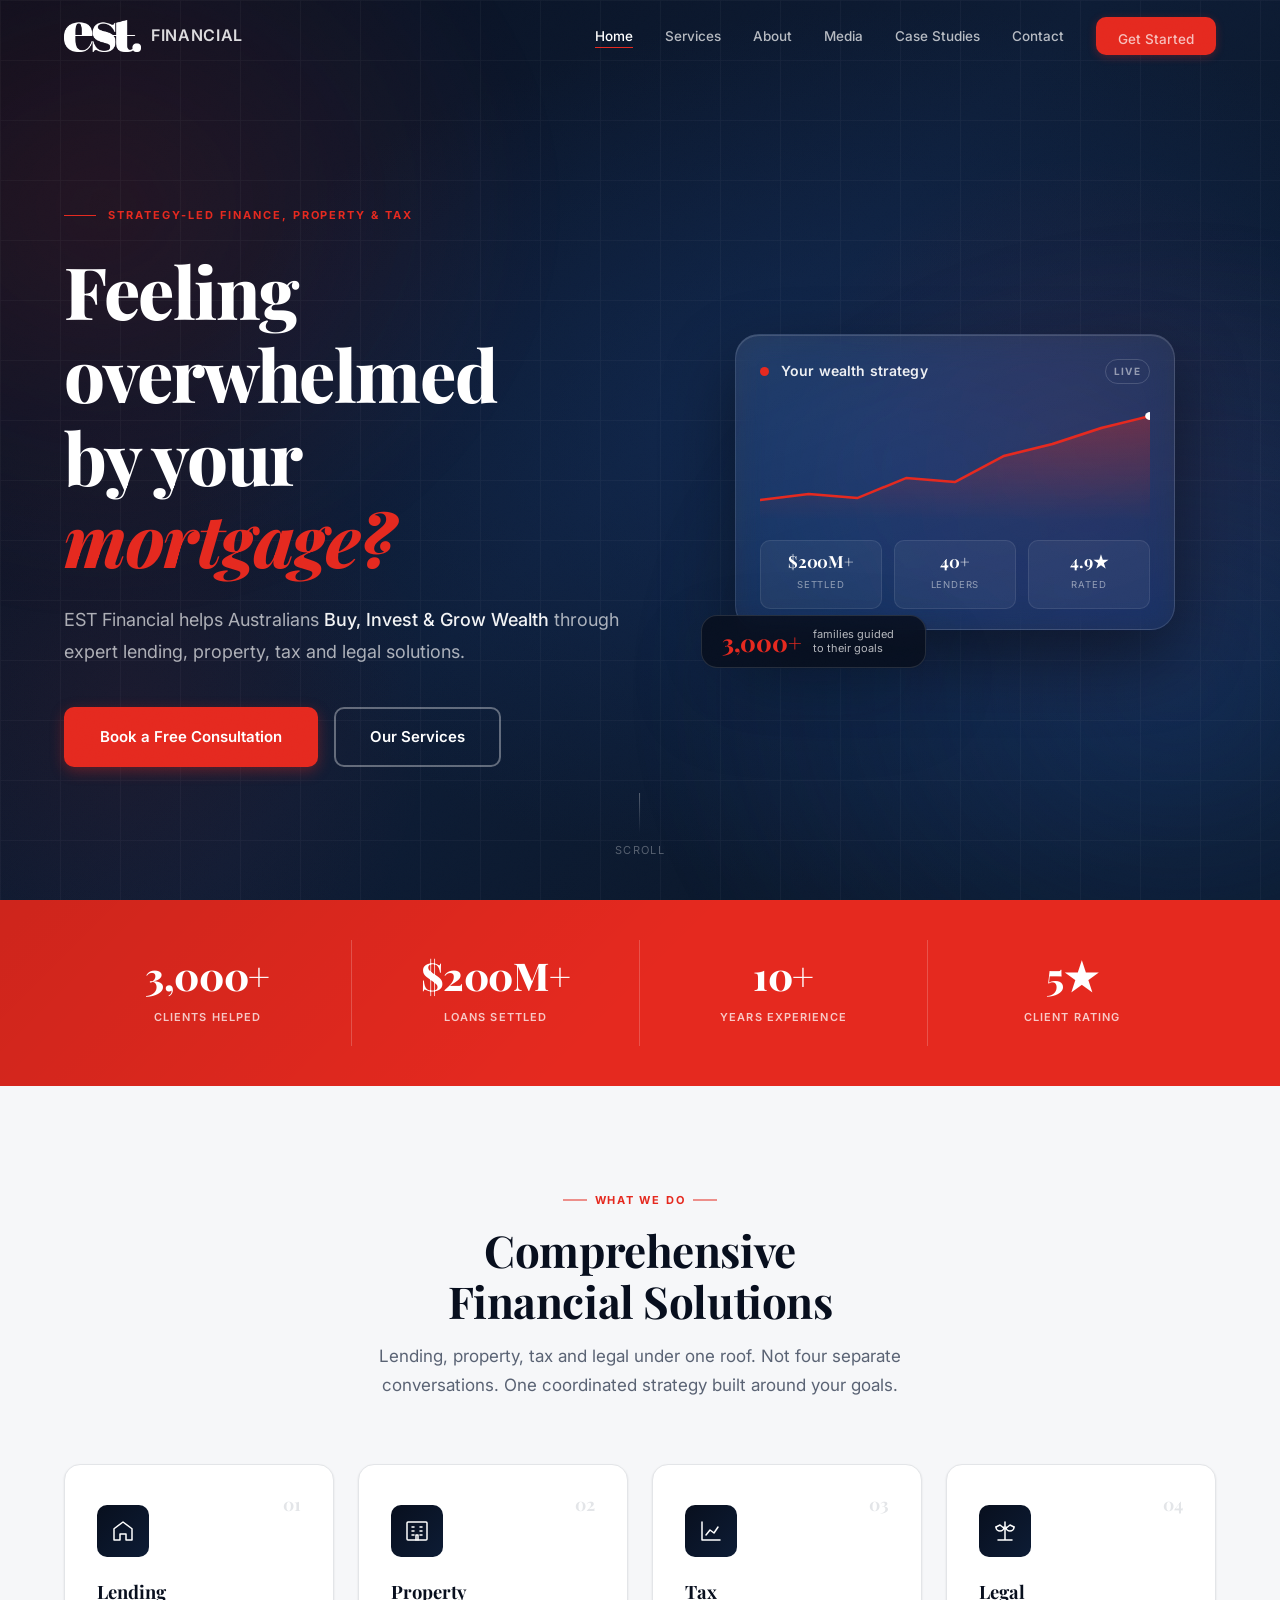
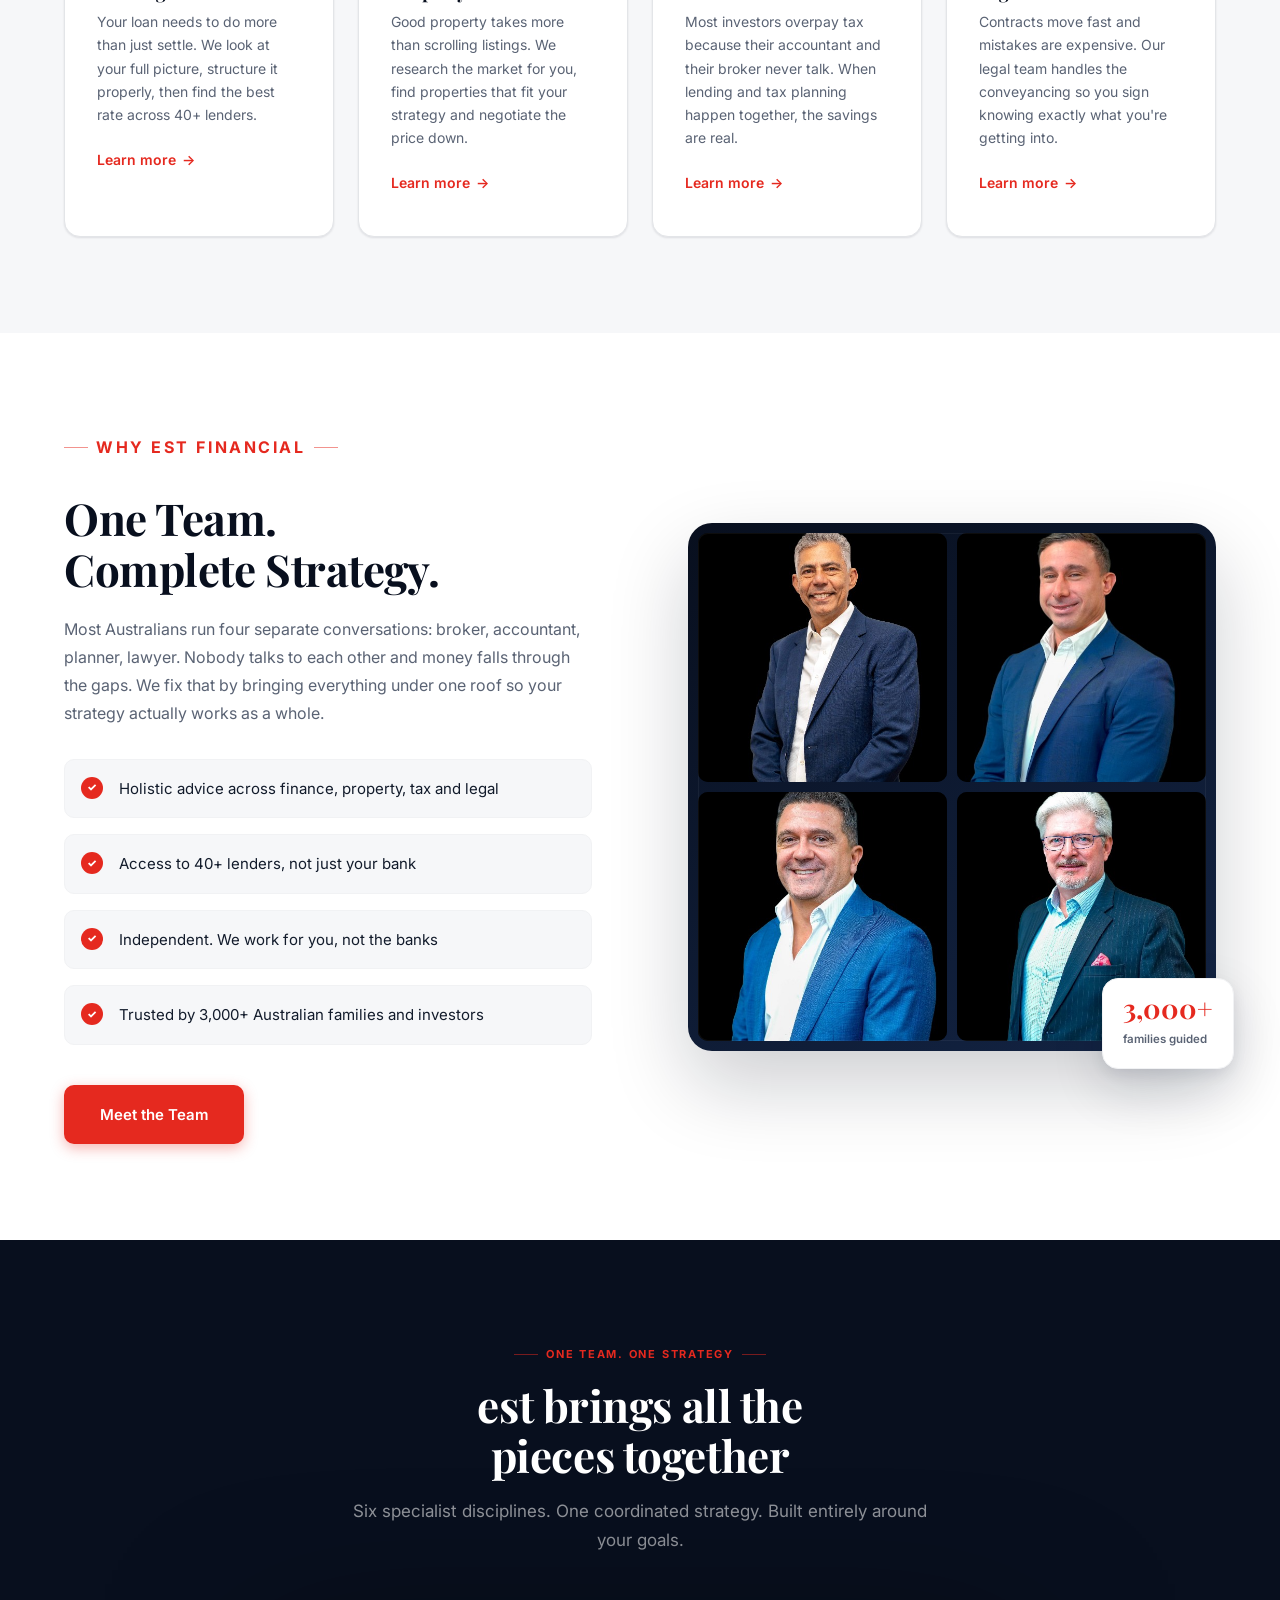
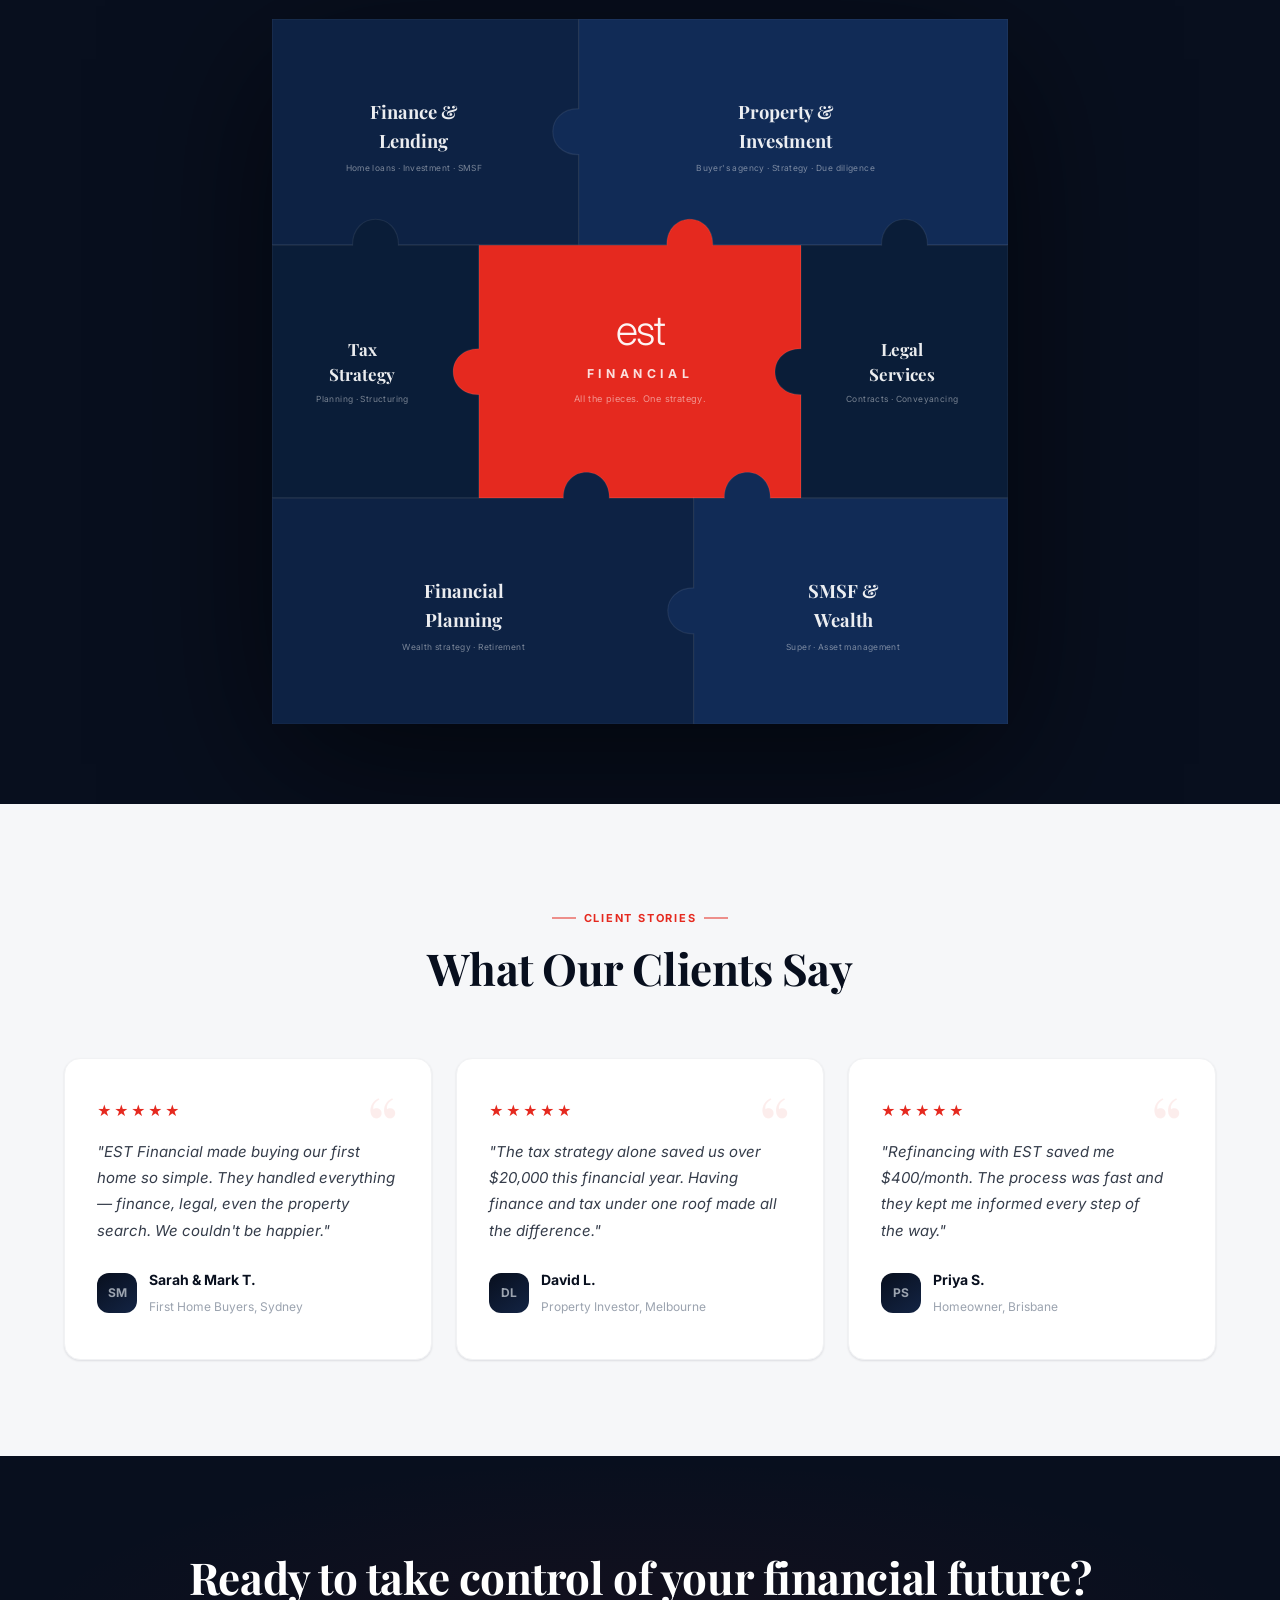
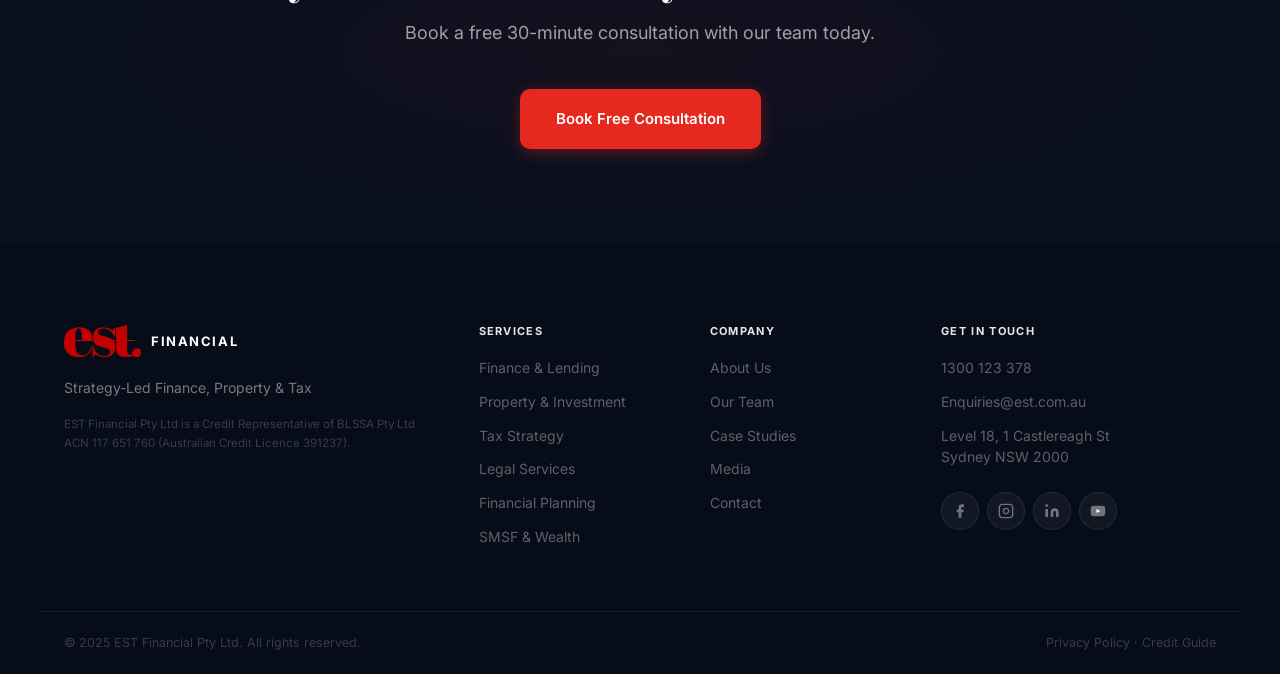
==== commit f8f84b7f: "Fix dead footer links + localize About image - Footer (all pages): real Facebook, Privacy Policy and" ====
--- a/index.html
+++ b/index.html
@@ -339,7 +339,7 @@
           <li>Level 18, 1 Castlereagh St<br>Sydney NSW 2000</li>
         </ul>
         <div class="social-links">
-          <a href="#" aria-label="Facebook">
+          <a href="https://www.facebook.com/profile.php?id=61572661042298" target="_blank" rel="noopener" aria-label="Facebook">
             <svg viewBox="0 0 24 24" fill="currentColor" width="16" height="16"><path d="M18 2h-3a5 5 0 0 0-5 5v3H7v4h3v8h4v-8h3l1-4h-4V7a1 1 0 0 1 1-1h3z"/></svg>
           </a>
           <a href="#" aria-label="Instagram">
@@ -357,7 +357,7 @@
     <div class="footer-bottom">
       <div class="container footer-bottom-inner">
         <p>&copy; 2025 EST Financial Pty Ltd. All rights reserved.</p>
-        <p class="footer-bottom-links"><a href="#">Privacy Policy</a> · <a href="#">Terms of Use</a></p>
+        <p class="footer-bottom-links"><a href="https://est.com.au/privacy-policy/" target="_blank" rel="noopener">Privacy Policy</a> · <a href="https://est.com.au/credit-guide/" target="_blank" rel="noopener">Credit Guide</a></p>
       </div>
     </div>
   </footer>
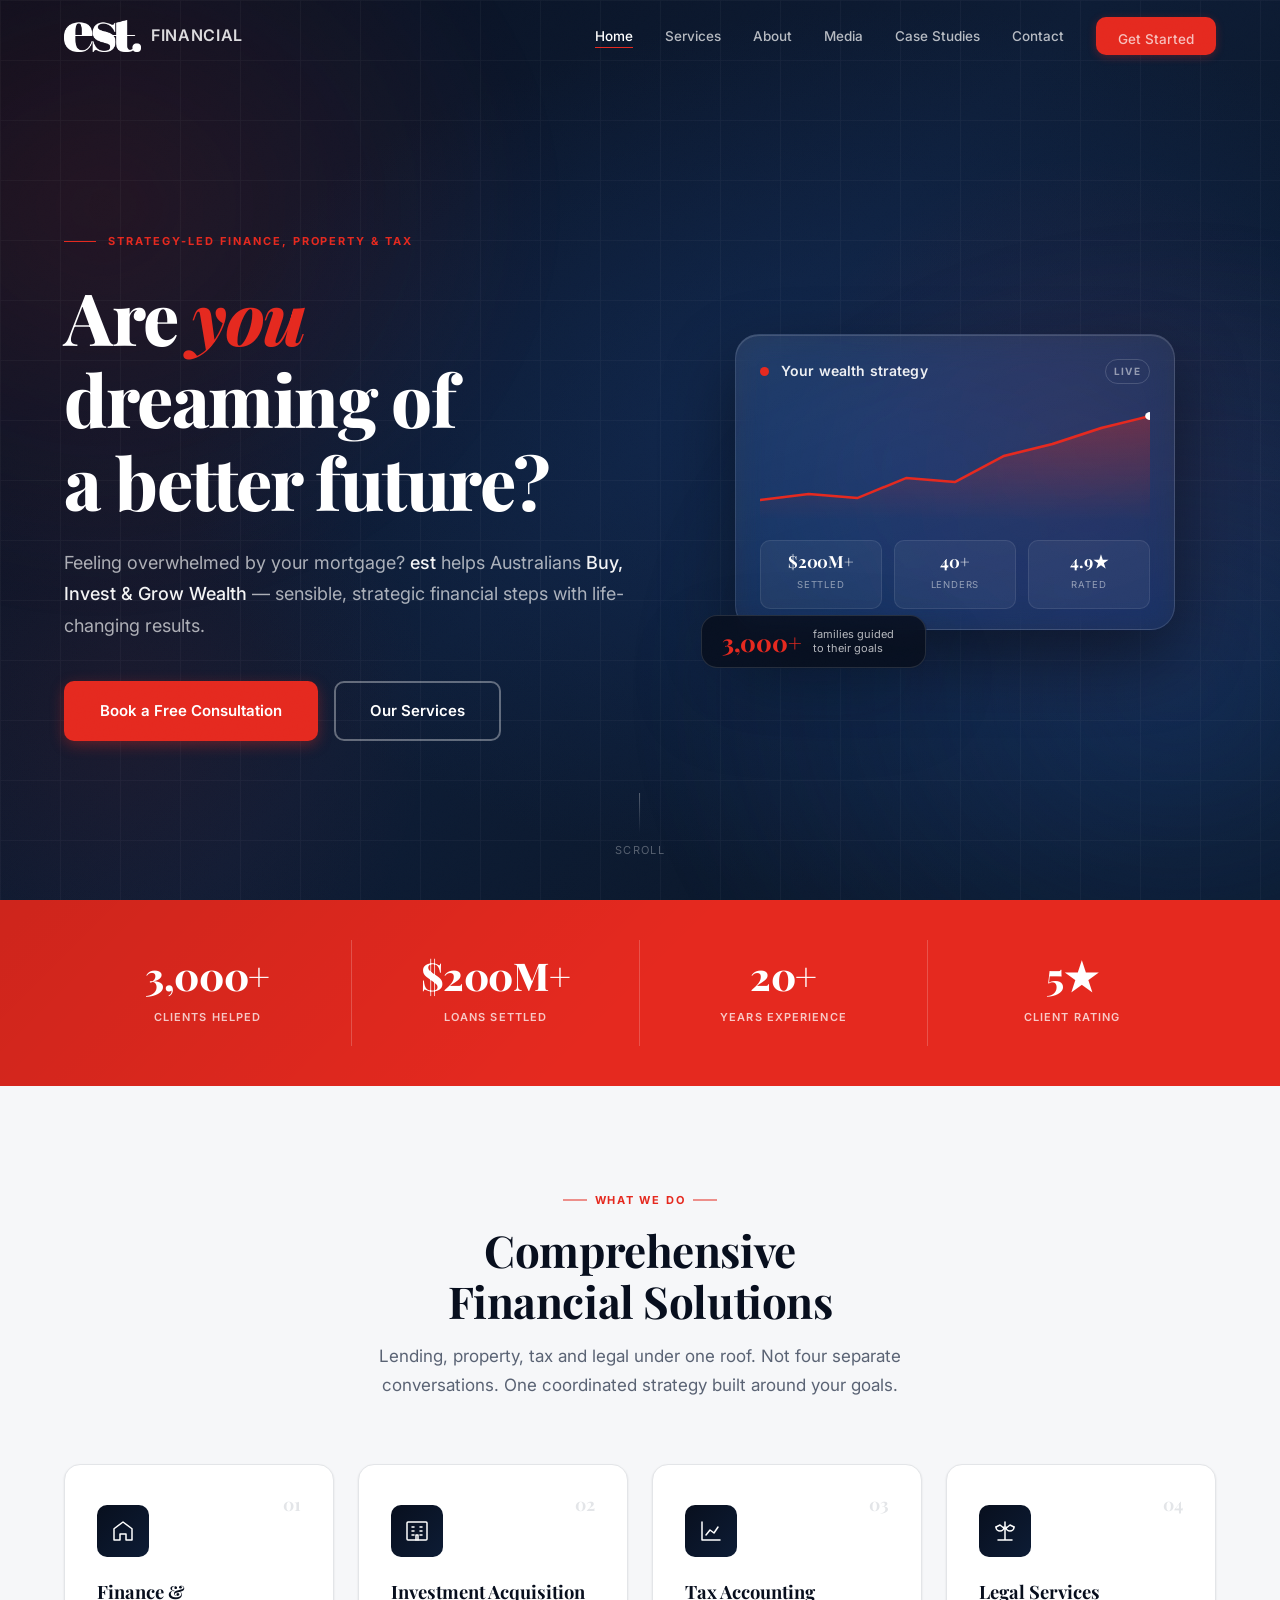
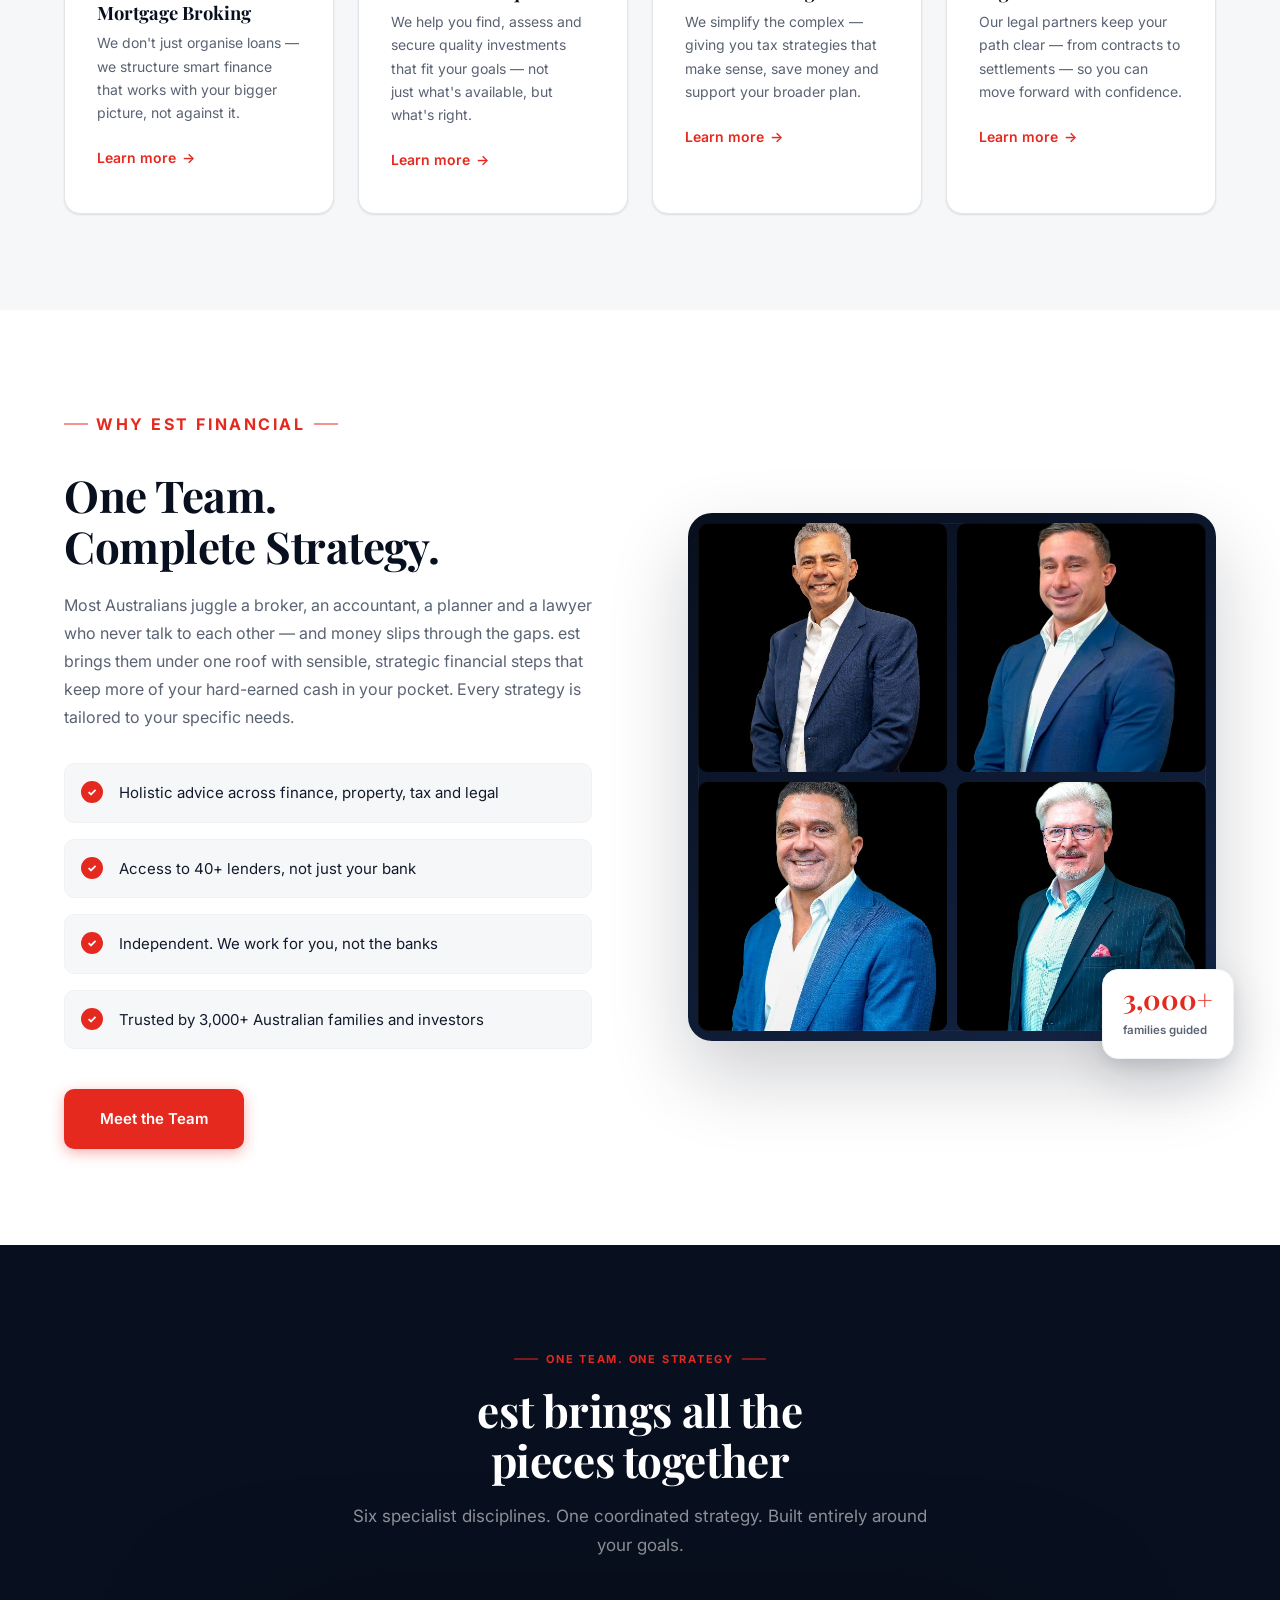
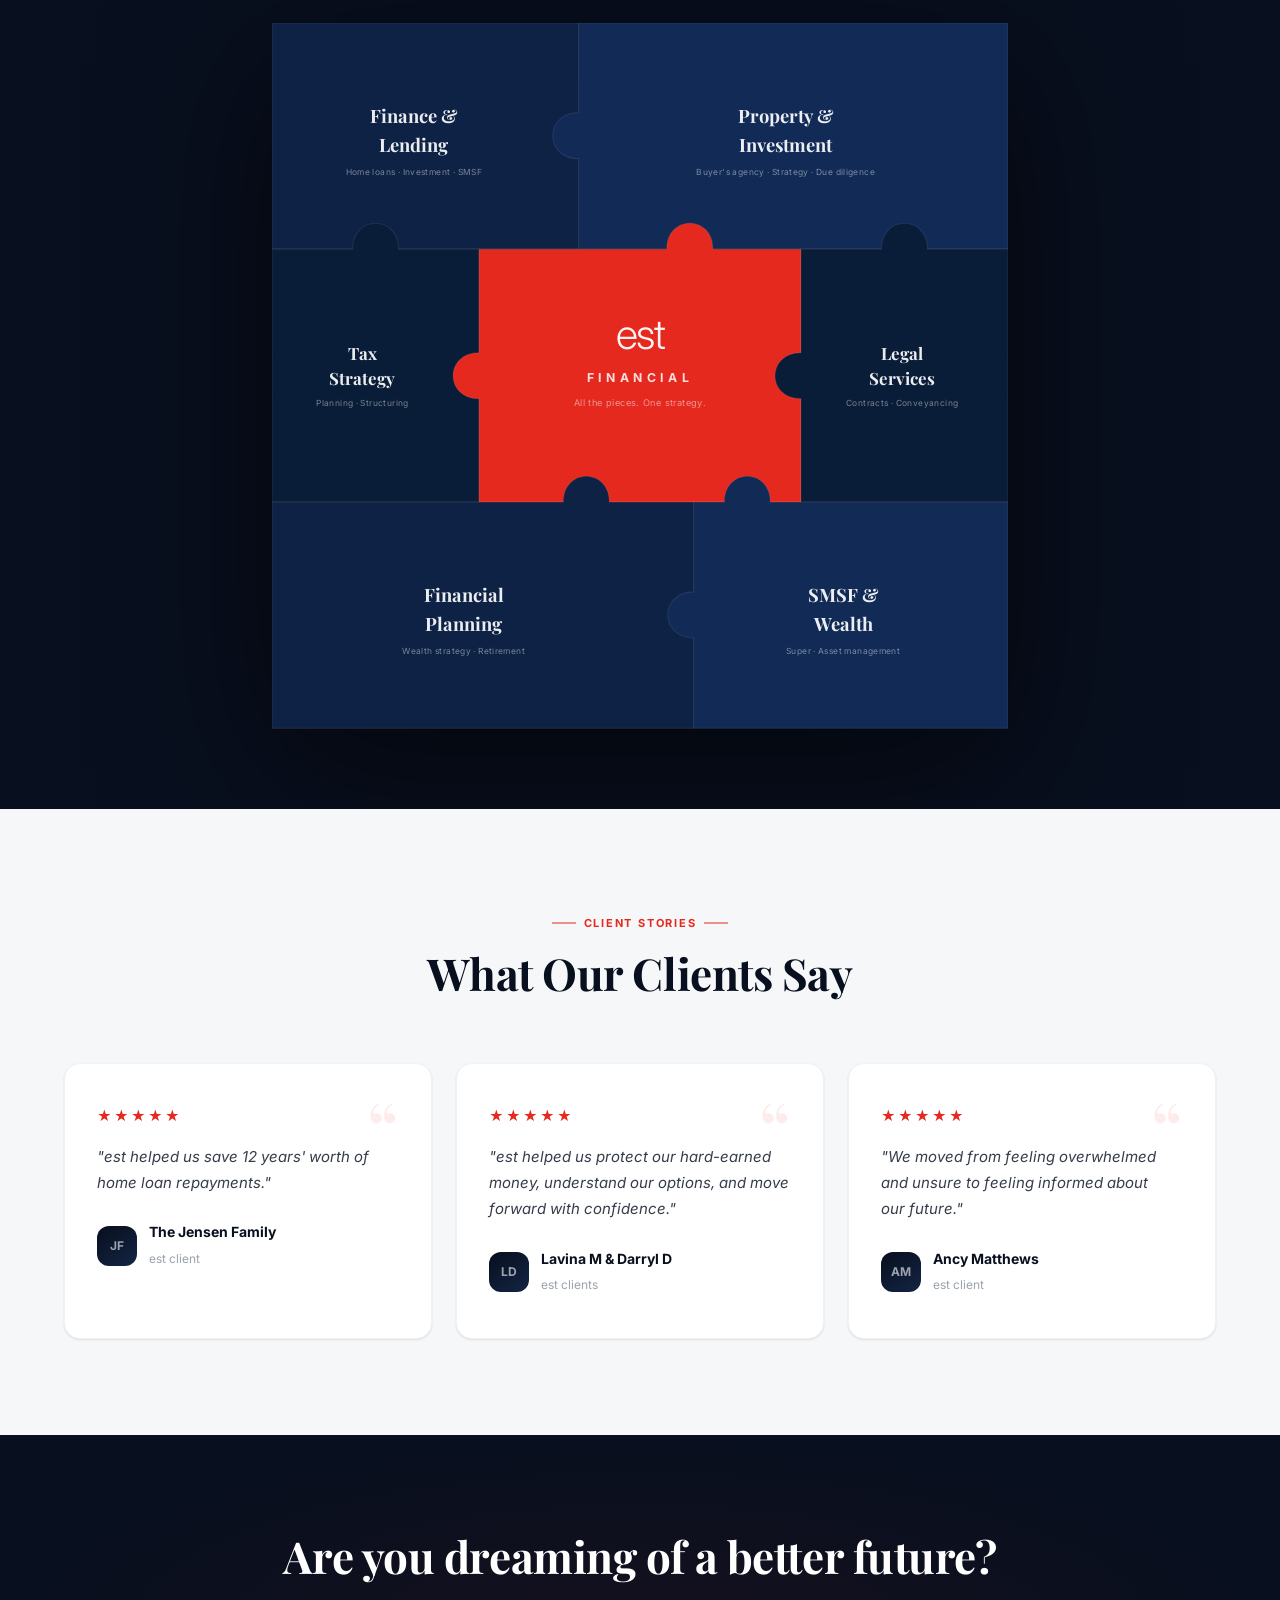
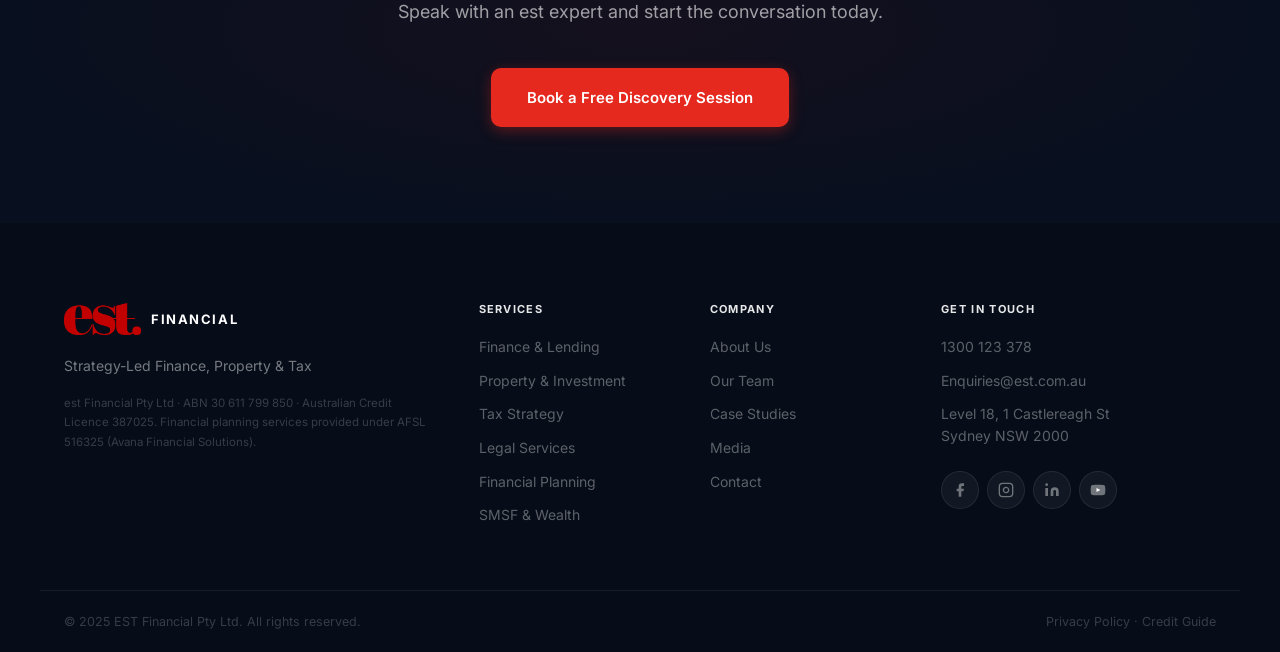
==== commit 69ef5909: "Use authentic est.com.au copy across the site - Hero: real headline ("Are you dreaming of a better f" ====
--- a/index.html
+++ b/index.html
@@ -40,8 +40,8 @@
     <div class="container hero-content">
       <div class="hero-copy">
         <p class="hero-eyebrow">Strategy-Led Finance, Property &amp; Tax</p>
-        <h1>Feeling overwhelmed<br />by your <em>mortgage?</em></h1>
-        <p class="hero-sub">EST Financial helps Australians <strong>Buy, Invest &amp; Grow Wealth</strong> through expert lending, property, tax and legal solutions.</p>
+        <h1>Are <em>you</em> dreaming of<br />a better future?</h1>
+        <p class="hero-sub">Feeling overwhelmed by your mortgage? <strong>est</strong> helps Australians <strong>Buy, Invest &amp; Grow Wealth</strong> — sensible, strategic financial steps with life-changing results.</p>
         <div class="hero-cta">
           <a href="contact.html" class="btn btn-primary">Book a Free Consultation</a>
           <a href="services.html" class="btn btn-outline">Our Services</a>
@@ -95,7 +95,7 @@
         <span class="stat-label">Loans Settled</span>
       </div>
       <div class="stat">
-        <span class="stat-number">10+</span>
+        <span class="stat-number">20+</span>
         <span class="stat-label">Years Experience</span>
       </div>
       <div class="stat">
@@ -117,29 +117,29 @@
         <div class="service-card">
           <div class="service-icon"><svg viewBox="0 0 24 24" fill="none" stroke="currentColor" stroke-width="1.5" stroke-linecap="round" stroke-linejoin="round"><path d="M3 9.75L12 3l9 6.75V21H15v-6H9v6H3V9.75z"/></svg></div>
           <span class="service-index">01</span>
-          <h3>Lending</h3>
-          <p>Your loan needs to do more than just settle. We look at your full picture, structure it properly, then find the best rate across 40+ lenders.</p>
+          <h3>Finance &amp; Mortgage Broking</h3>
+          <p>We don't just organise loans — we structure smart finance that works with your bigger picture, not against it.</p>
           <a href="services.html#lending" class="link-arrow">Learn more</a>
         </div>
         <div class="service-card">
           <div class="service-icon"><svg viewBox="0 0 24 24" fill="none" stroke="currentColor" stroke-width="1.5" stroke-linecap="round" stroke-linejoin="round"><rect x="2" y="3" width="20" height="18" rx="1"/><path d="M7 8h2M7 12h2M7 16h2M15 8h2M15 12h2M15 16h2M11 21v-5h2v5"/></svg></div>
           <span class="service-index">02</span>
-          <h3>Property</h3>
-          <p>Good property takes more than scrolling listings. We research the market for you, find properties that fit your strategy and negotiate the price down.</p>
+          <h3>Investment Acquisition</h3>
+          <p>We help you find, assess and secure quality investments that fit your goals — not just what's available, but what's right.</p>
           <a href="services.html#property" class="link-arrow">Learn more</a>
         </div>
         <div class="service-card">
           <div class="service-icon"><svg viewBox="0 0 24 24" fill="none" stroke="currentColor" stroke-width="1.5" stroke-linecap="round" stroke-linejoin="round"><path d="M3 3v18h18"/><path d="M7 16l4-5 4 3 4-6"/></svg></div>
           <span class="service-index">03</span>
-          <h3>Tax</h3>
-          <p>Most investors overpay tax because their accountant and their broker never talk. When lending and tax planning happen together, the savings are real.</p>
+          <h3>Tax Accounting</h3>
+          <p>We simplify the complex — giving you tax strategies that make sense, save money and support your broader plan.</p>
           <a href="services.html#tax" class="link-arrow">Learn more</a>
         </div>
         <div class="service-card">
           <div class="service-icon"><svg viewBox="0 0 24 24" fill="none" stroke="currentColor" stroke-width="1.5" stroke-linecap="round" stroke-linejoin="round"><path d="M12 3v18M5 21h14"/><path d="M3 8l4-2 5 4 5-4 4 2"/><path d="M3 8c0 2.5 2 4 4 4s4-1.5 4-4"/><path d="M13 8c0 2.5 2 4 4 4s4-1.5 4-4"/></svg></div>
           <span class="service-index">04</span>
-          <h3>Legal</h3>
-          <p>Contracts move fast and mistakes are expensive. Our legal team handles the conveyancing so you sign knowing exactly what you're getting into.</p>
+          <h3>Legal Services</h3>
+          <p>Our legal partners keep your path clear — from contracts to settlements — so you can move forward with confidence.</p>
           <a href="services.html#legal" class="link-arrow">Learn more</a>
         </div>
       </div>
@@ -152,7 +152,7 @@
       <div class="why-text">
         <p class="eyebrow">Why EST Financial</p>
         <h2>One Team. Complete Strategy.</h2>
-        <p>Most Australians run four separate conversations: broker, accountant, planner, lawyer. Nobody talks to each other and money falls through the gaps. We fix that by bringing everything under one roof so your strategy actually works as a whole.</p>
+        <p>Most Australians juggle a broker, an accountant, a planner and a lawyer who never talk to each other — and money slips through the gaps. est brings them under one roof with sensible, strategic financial steps that keep more of your hard-earned cash in your pocket. Every strategy is tailored to your specific needs.</p>
         <ul class="why-list">
           <li><span class="check">✓</span> Holistic advice across finance, property, tax and legal</li>
           <li><span class="check">✓</span> Access to 40+ lenders, not just your bank</li>
@@ -255,34 +255,34 @@
       <div class="testimonials-grid">
         <div class="testimonial-card">
           <div class="stars">★★★★★</div>
-          <p>"EST Financial made buying our first home so simple. They handled everything — finance, legal, even the property search. We couldn't be happier."</p>
+          <p>"est helped us save 12 years' worth of home loan repayments."</p>
           <div class="testimonial-author">
-            <span class="t-avatar">SM</span>
+            <span class="t-avatar">JF</span>
             <div>
-              <strong>Sarah &amp; Mark T.</strong>
-              <span>First Home Buyers, Sydney</span>
+              <strong>The Jensen Family</strong>
+              <span>est client</span>
             </div>
           </div>
         </div>
         <div class="testimonial-card">
           <div class="stars">★★★★★</div>
-          <p>"The tax strategy alone saved us over $20,000 this financial year. Having finance and tax under one roof made all the difference."</p>
+          <p>"est helped us protect our hard-earned money, understand our options, and move forward with confidence."</p>
           <div class="testimonial-author">
-            <span class="t-avatar">DL</span>
+            <span class="t-avatar">LD</span>
             <div>
-              <strong>David L.</strong>
-              <span>Property Investor, Melbourne</span>
+              <strong>Lavina M &amp; Darryl D</strong>
+              <span>est clients</span>
             </div>
           </div>
         </div>
         <div class="testimonial-card">
           <div class="stars">★★★★★</div>
-          <p>"Refinancing with EST saved me $400/month. The process was fast and they kept me informed every step of the way."</p>
+          <p>"We moved from feeling overwhelmed and unsure to feeling informed about our future."</p>
           <div class="testimonial-author">
-            <span class="t-avatar">PS</span>
+            <span class="t-avatar">AM</span>
             <div>
-              <strong>Priya S.</strong>
-              <span>Homeowner, Brisbane</span>
+              <strong>Ancy Matthews</strong>
+              <span>est client</span>
             </div>
           </div>
         </div>
@@ -293,9 +293,9 @@
   <!-- CTA BANNER -->
   <section class="cta-banner">
     <div class="container cta-inner">
-      <h2>Ready to take control of your financial future?</h2>
-      <p>Book a free 30-minute consultation with our team today.</p>
-      <a href="contact.html" class="btn btn-primary">Book Free Consultation</a>
+      <h2>Are you dreaming of a better future?</h2>
+      <p>Speak with an est expert and start the conversation today.</p>
+      <a href="contact.html" class="btn btn-primary">Book a Free Discovery Session</a>
     </div>
   </section>
 
@@ -308,7 +308,7 @@
           <span>Financial</span>
         </a>
         <p class="footer-tagline">Strategy-Led Finance, Property &amp; Tax</p>
-        <p class="footer-legal">EST Financial Pty Ltd is a Credit Representative of BLSSA Pty Ltd ACN 117 651 760 (Australian Credit Licence 391237).</p>
+        <p class="footer-legal">est Financial Pty Ltd &middot; ABN 30 611 799 850 &middot; Australian Credit Licence 387025. Financial planning services provided under AFSL 516325 (Avana Financial Solutions).</p>
       </div>
       <div class="footer-col">
         <h4>Services</h4>
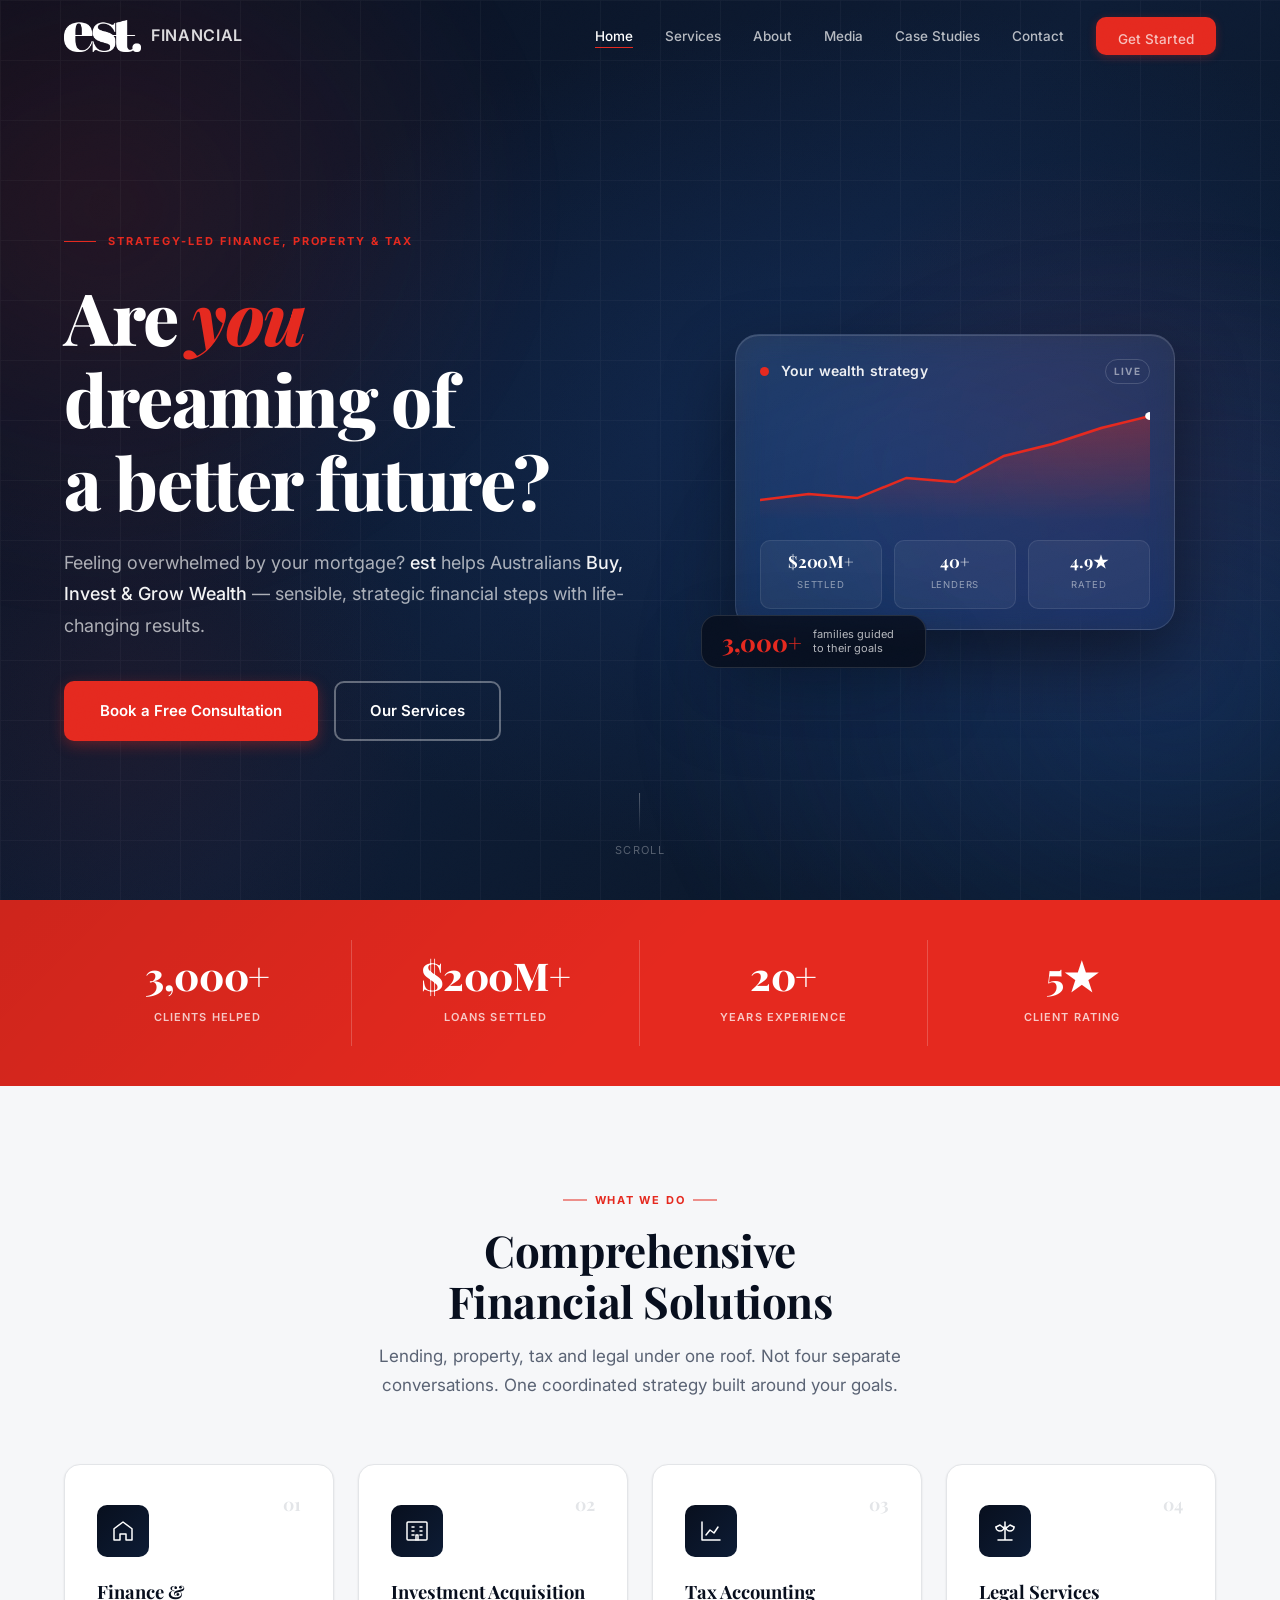
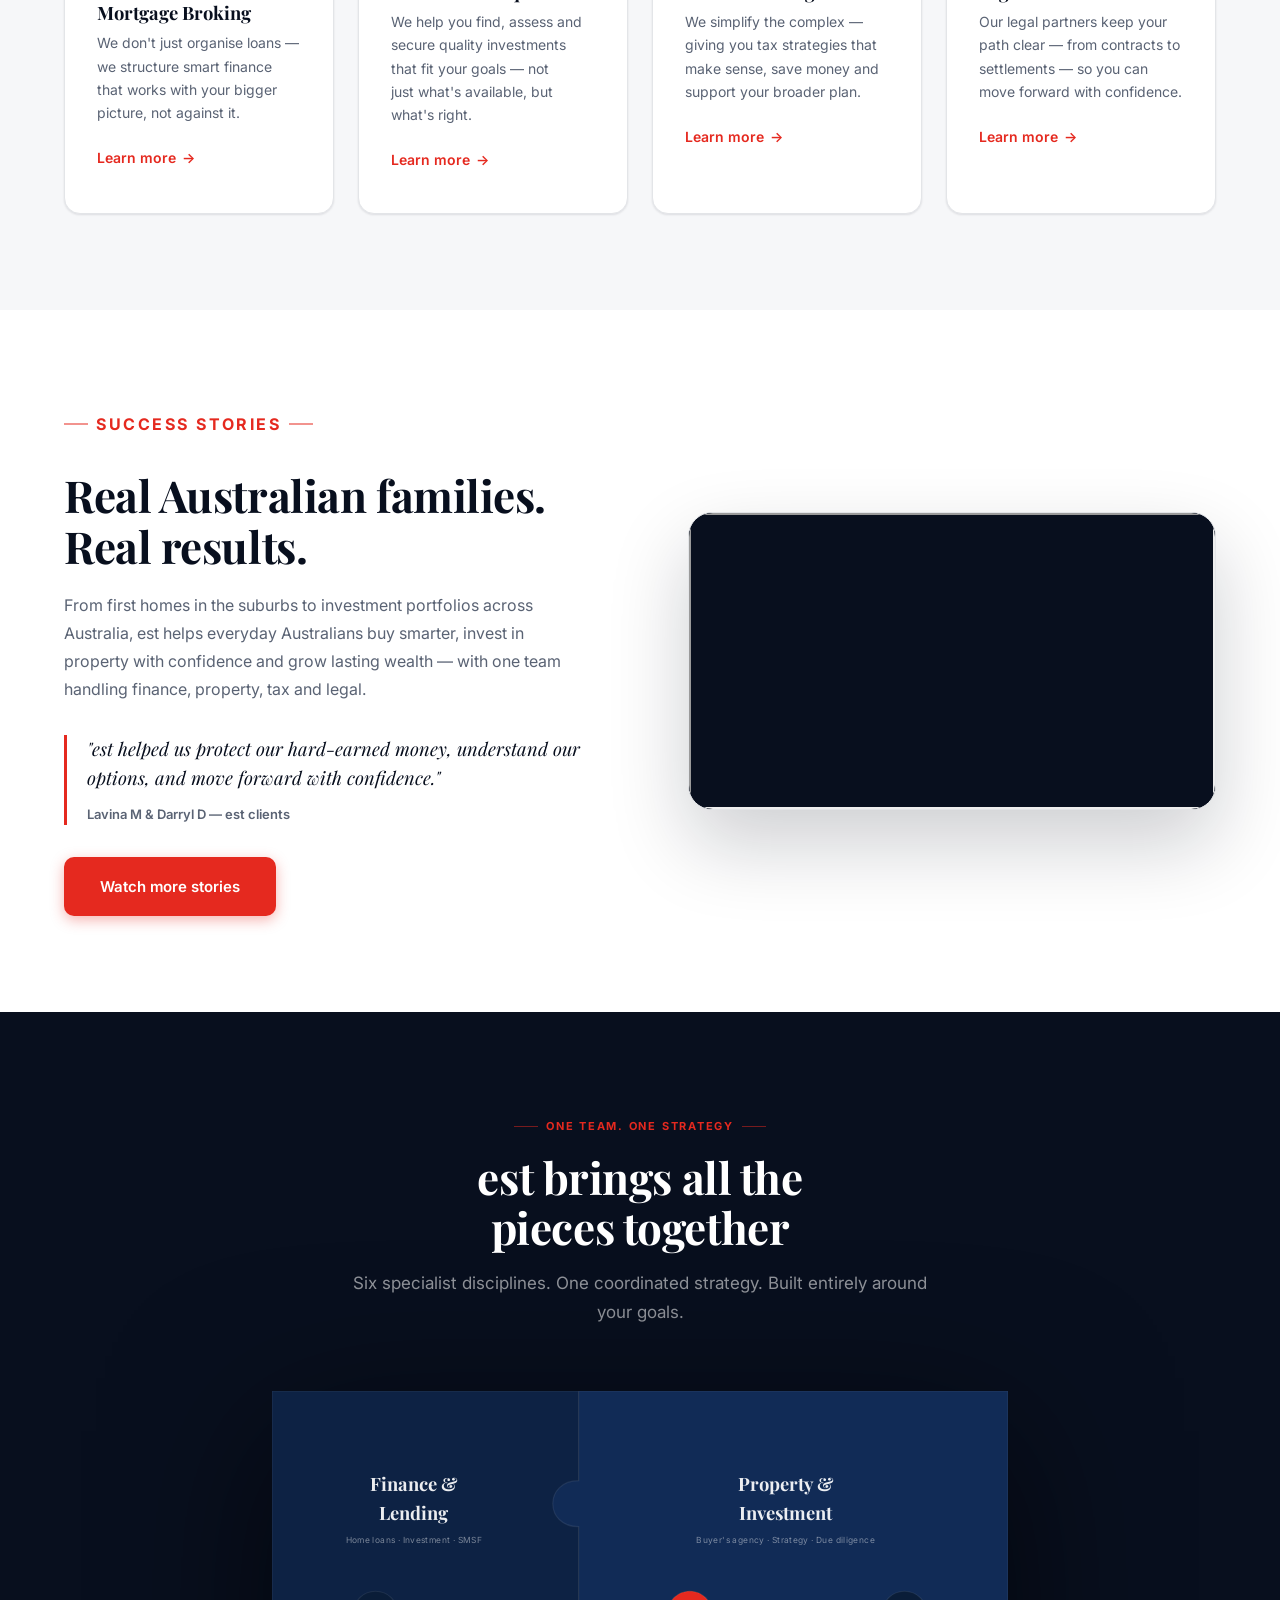
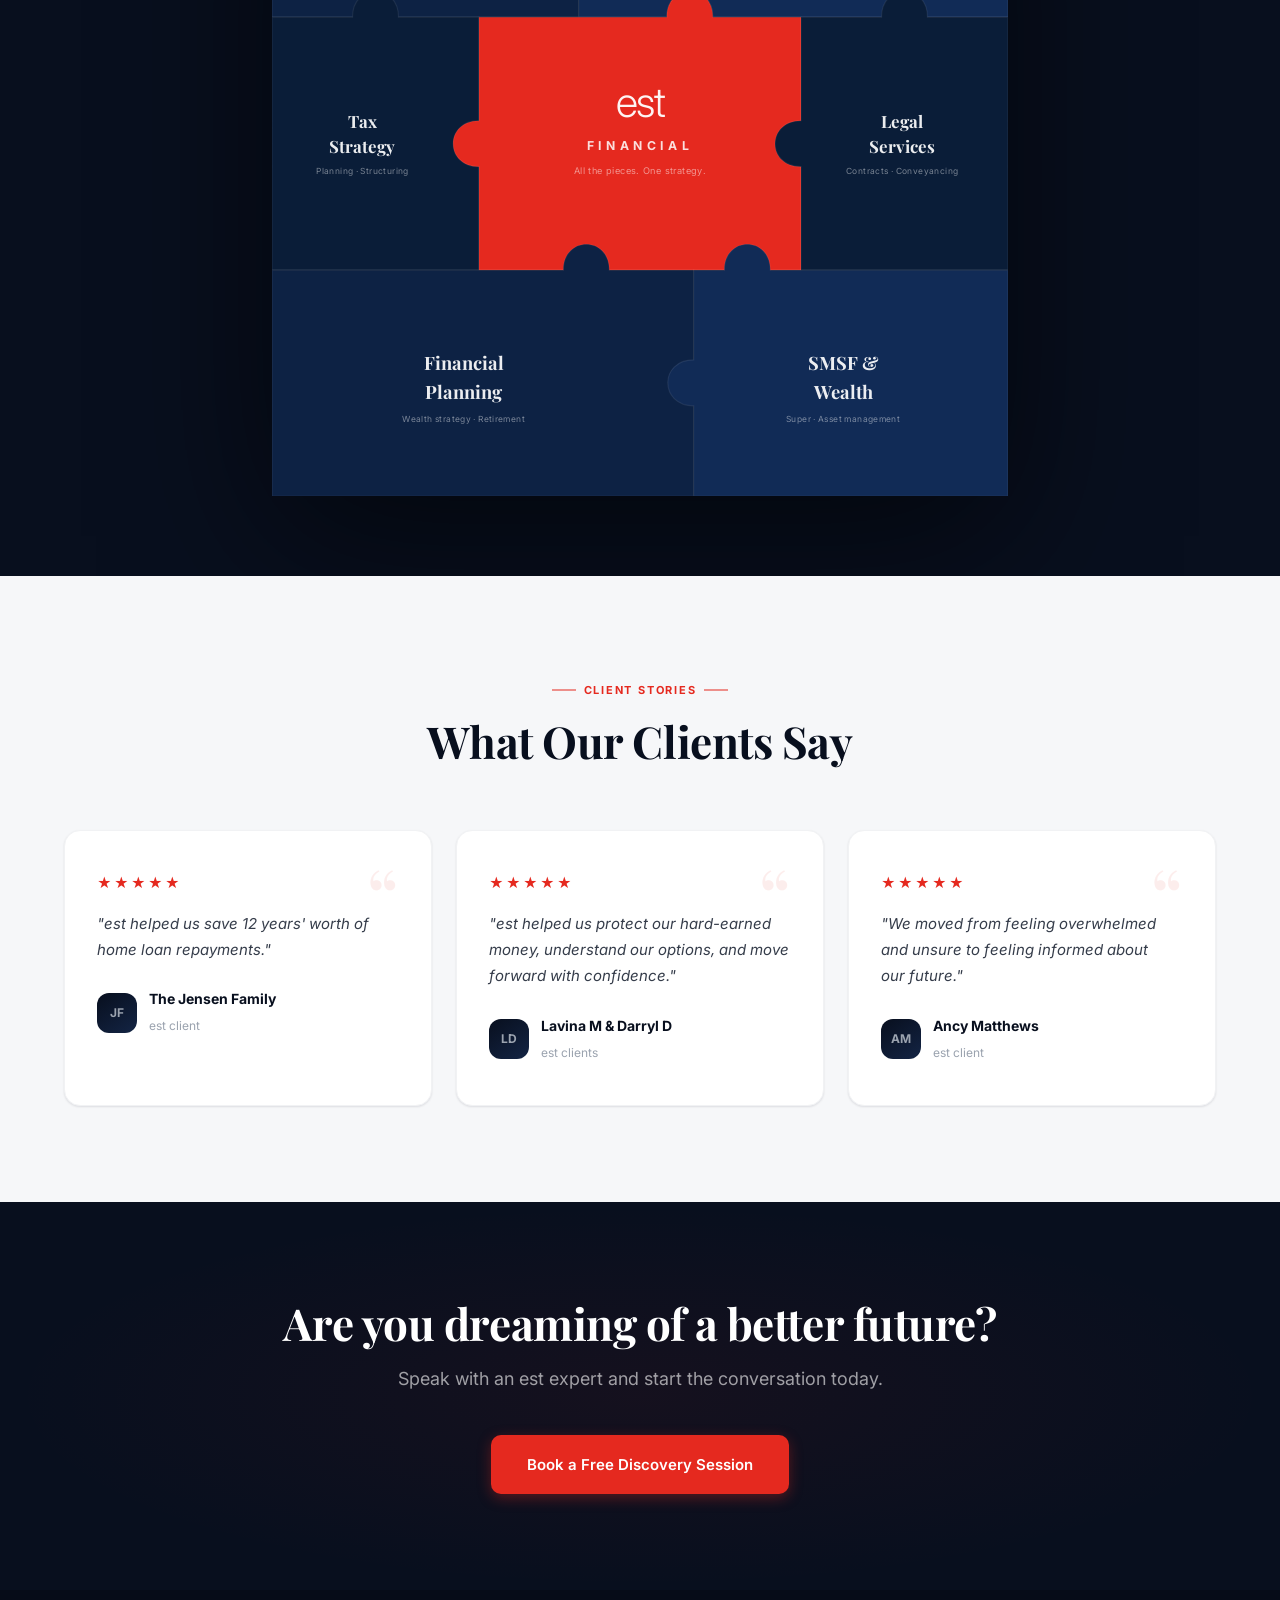
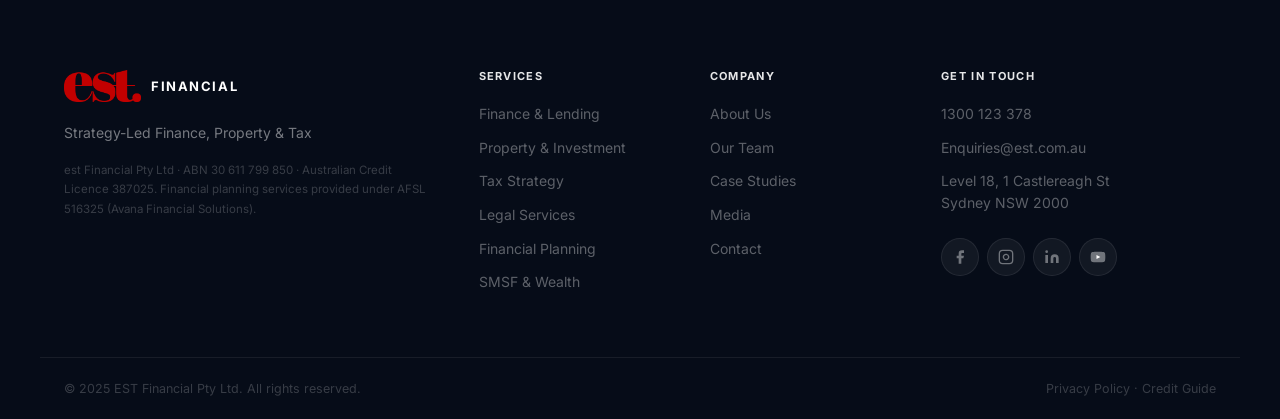
==== commit b7694e2e: "Replace "One Team" section with est success-story video - Swap the team-montage block for a "Success" ====
--- a/index.html
+++ b/index.html
@@ -146,28 +146,24 @@
     </div>
   </section>
 
-  <!-- WHY EST -->
-  <section class="section why-est">
+  <!-- SUCCESS STORIES (video) -->
+  <section class="section success-stories">
     <div class="container why-inner">
       <div class="why-text">
-        <p class="eyebrow">Why EST Financial</p>
-        <h2>One Team. Complete Strategy.</h2>
-        <p>Most Australians juggle a broker, an accountant, a planner and a lawyer who never talk to each other — and money slips through the gaps. est brings them under one roof with sensible, strategic financial steps that keep more of your hard-earned cash in your pocket. Every strategy is tailored to your specific needs.</p>
-        <ul class="why-list">
-          <li><span class="check">✓</span> Holistic advice across finance, property, tax and legal</li>
-          <li><span class="check">✓</span> Access to 40+ lenders, not just your bank</li>
-          <li><span class="check">✓</span> Independent. We work for you, not the banks</li>
-          <li><span class="check">✓</span> Trusted by 3,000+ Australian families and investors</li>
-        </ul>
-        <a href="about.html" class="btn btn-primary">Meet the Team</a>
+        <p class="eyebrow">Success Stories</p>
+        <h2>Real Australian families.<br />Real results.</h2>
+        <p>From first homes in the suburbs to investment portfolios across Australia, est helps everyday Australians buy smarter, invest in property with confidence and grow lasting wealth — with one team handling finance, property, tax and legal.</p>
+        <blockquote class="story-quote">
+          "est helped us protect our hard-earned money, understand our options, and move forward with confidence."
+          <cite>Lavina M &amp; Darryl D — est clients</cite>
+        </blockquote>
+        <a href="https://www.youtube.com/@est.financial" target="_blank" rel="noopener" class="btn btn-primary">Watch more stories</a>
       </div>
       <div class="why-image">
-        <div class="team-montage">
-          <figure><img src="images/TEam/Paul%20Hanna.jpg" alt="Paul Hanna, Chief Executive Officer" loading="lazy" /></figure>
-          <figure><img src="images/TEam/Michael%20Gee.jpg" alt="Michael Gee, Head of Finance" loading="lazy" /></figure>
-          <figure><img src="images/TEam/Raphael%20Bove.jpg" alt="Raphael Bove, Senior Strategist" loading="lazy" /></figure>
-          <figure><img src="images/TEam/Simon%20Liddle.jpg" alt="Simon Liddle, Financial Advisor" loading="lazy" /></figure>
-          <div class="montage-badge"><strong>3,000+</strong><span>families guided</span></div>
+        <div class="story-video">
+          <div class="video-embed">
+            <iframe src="https://www.youtube.com/embed/4TF4fgnXY_I" title="est Financial success story — finding the confidence to start investing in Australian property" loading="lazy" allow="accelerometer; autoplay; clipboard-write; encrypted-media; gyroscope; picture-in-picture; web-share" referrerpolicy="strict-origin-when-cross-origin" allowfullscreen></iframe>
+          </div>
         </div>
       </div>
     </div>
@@ -348,7 +344,7 @@
           <a href="#" aria-label="LinkedIn">
             <svg viewBox="0 0 24 24" fill="currentColor" width="16" height="16"><path d="M16 8a6 6 0 0 1 6 6v7h-4v-7a2 2 0 0 0-2-2 2 2 0 0 0-2 2v7h-4v-7a6 6 0 0 1 6-6z"/><rect x="2" y="9" width="4" height="12"/><circle cx="4" cy="4" r="2"/></svg>
           </a>
-          <a href="https://www.youtube.com/@estfinancial" aria-label="YouTube">
+          <a href="https://www.youtube.com/@est.financial" aria-label="YouTube">
             <svg viewBox="0 0 24 24" fill="currentColor" width="16" height="16"><path d="M22.54 6.42a2.78 2.78 0 0 0-1.95-1.96C18.88 4 12 4 12 4s-6.88 0-8.59.46a2.78 2.78 0 0 0-1.95 1.96A29 29 0 0 0 1 12a29 29 0 0 0 .46 5.58A2.78 2.78 0 0 0 3.41 19.6C5.12 20 12 20 12 20s6.88 0 8.59-.46a2.78 2.78 0 0 0 1.95-1.95A29 29 0 0 0 23 12a29 29 0 0 0-.46-5.58z"/><polygon points="9.75 15.02 15.5 12 9.75 8.98 9.75 15.02" fill="white"/></svg>
           </a>
         </div>
--- a/css/style.css
+++ b/css/style.css
@@ -1241,3 +1241,23 @@
   font-size: 1.5rem; line-height: 1.05; font-variant-numeric: tabular-nums;
 }
 .sv-stat span { font-size: 10px; text-transform: uppercase; letter-spacing: .08em; color: rgba(255,255,255,.55); }
+
+/* ---- SUCCESS STORIES (video testimonial) ---- */
+.success-stories { background: var(--white); }
+.story-video {
+  border-radius: var(--r-xl); overflow: hidden;
+  box-shadow: var(--shadow-xl); border: 1px solid var(--gray-200);
+  background: var(--navy);
+}
+.story-video .video-embed { border-radius: var(--r-xl); }
+.story-quote {
+  margin: var(--sp-6) 0 var(--sp-8); padding-left: var(--sp-5);
+  border-left: 3px solid var(--red);
+  font-family: var(--font-heading); font-style: italic;
+  font-size: 1.15rem; line-height: 1.55; color: var(--navy);
+}
+.story-quote cite {
+  display: block; margin-top: var(--sp-3);
+  font-family: var(--font-body); font-style: normal; font-weight: 600;
+  font-size: 13px; color: var(--gray-600);
+}
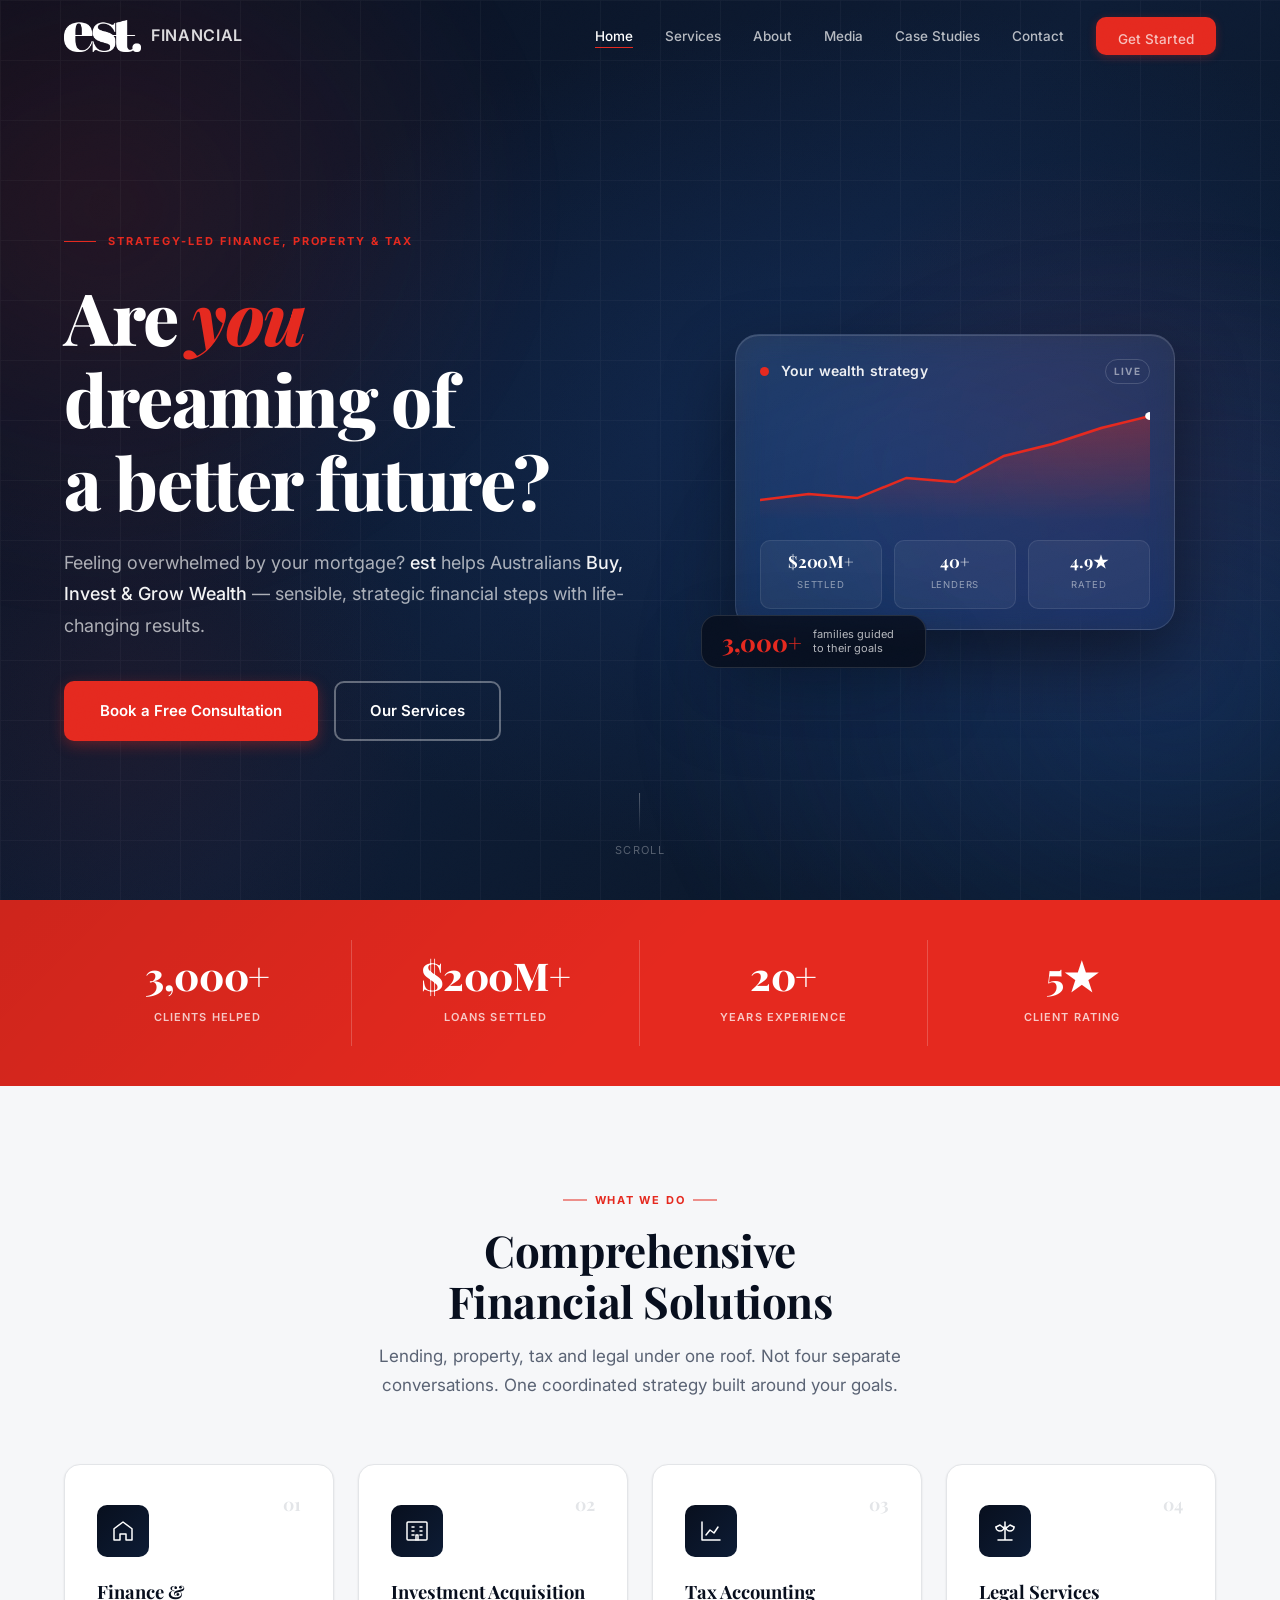
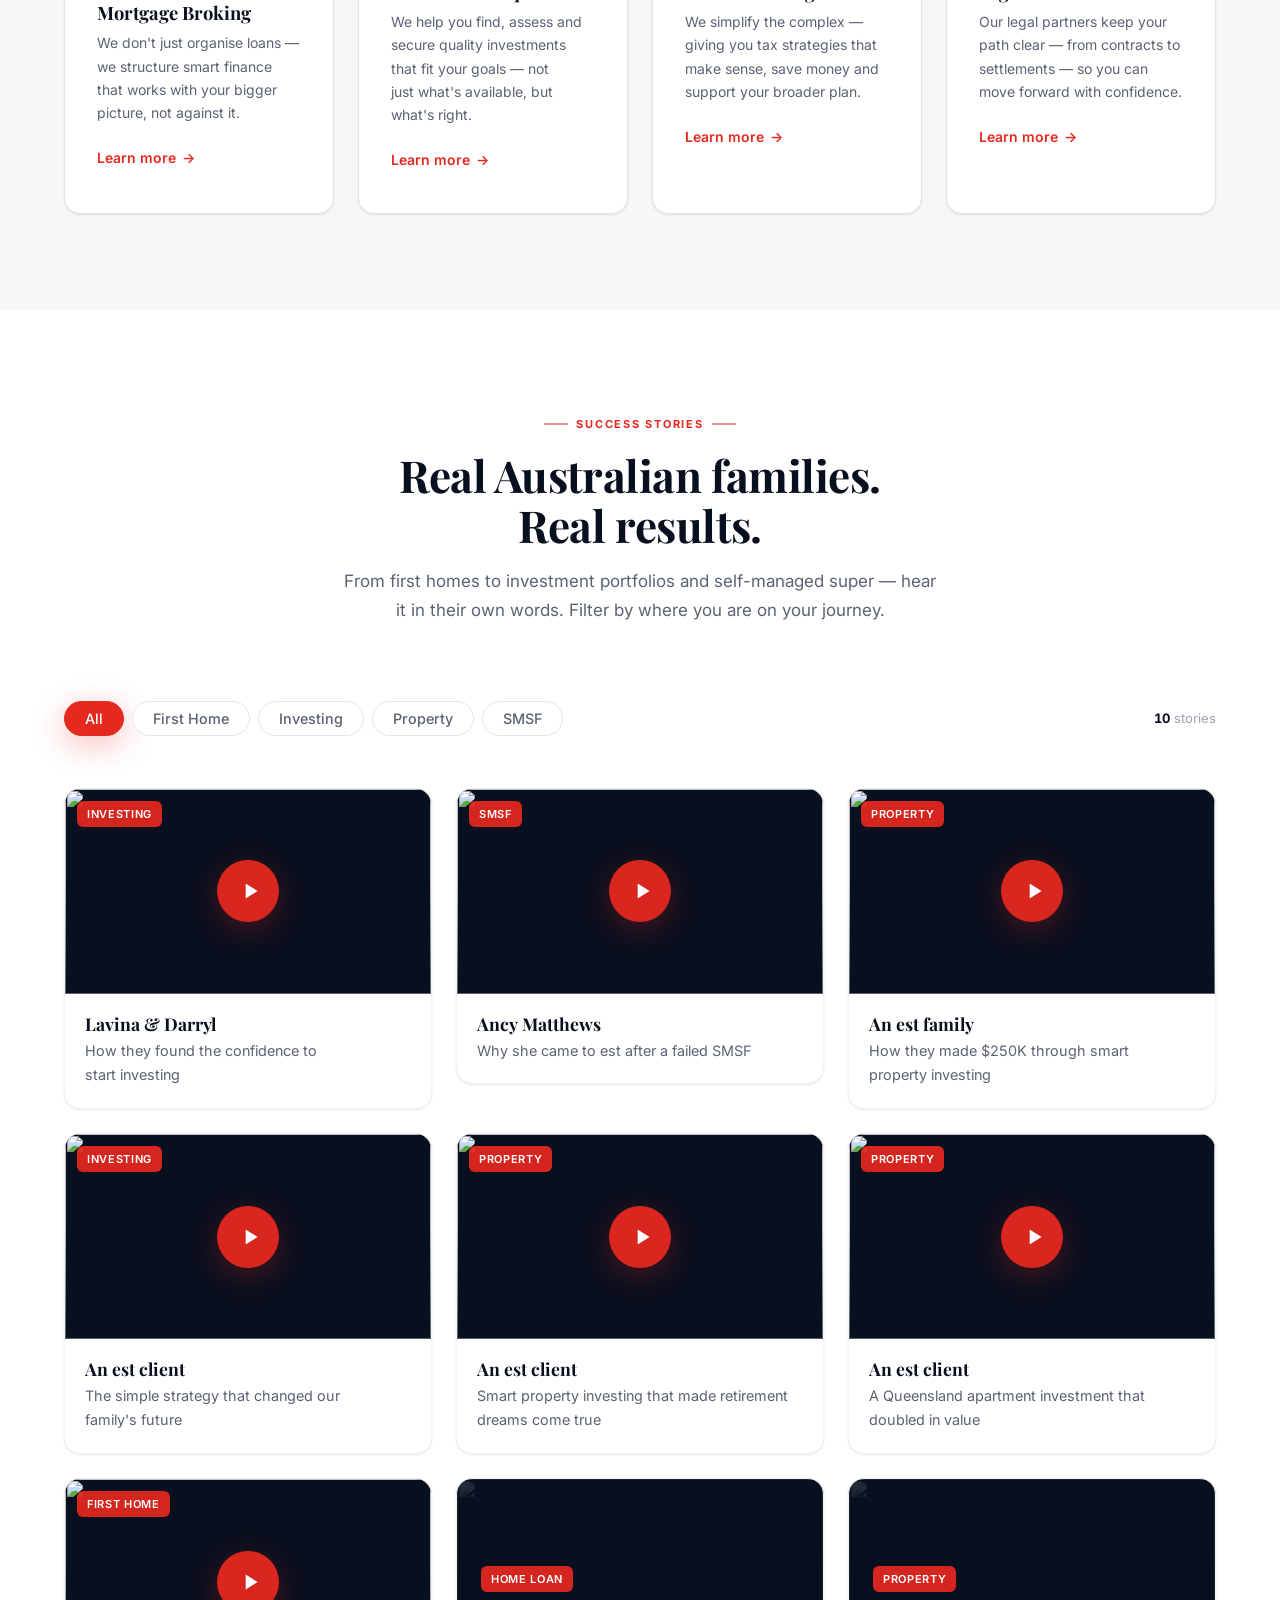
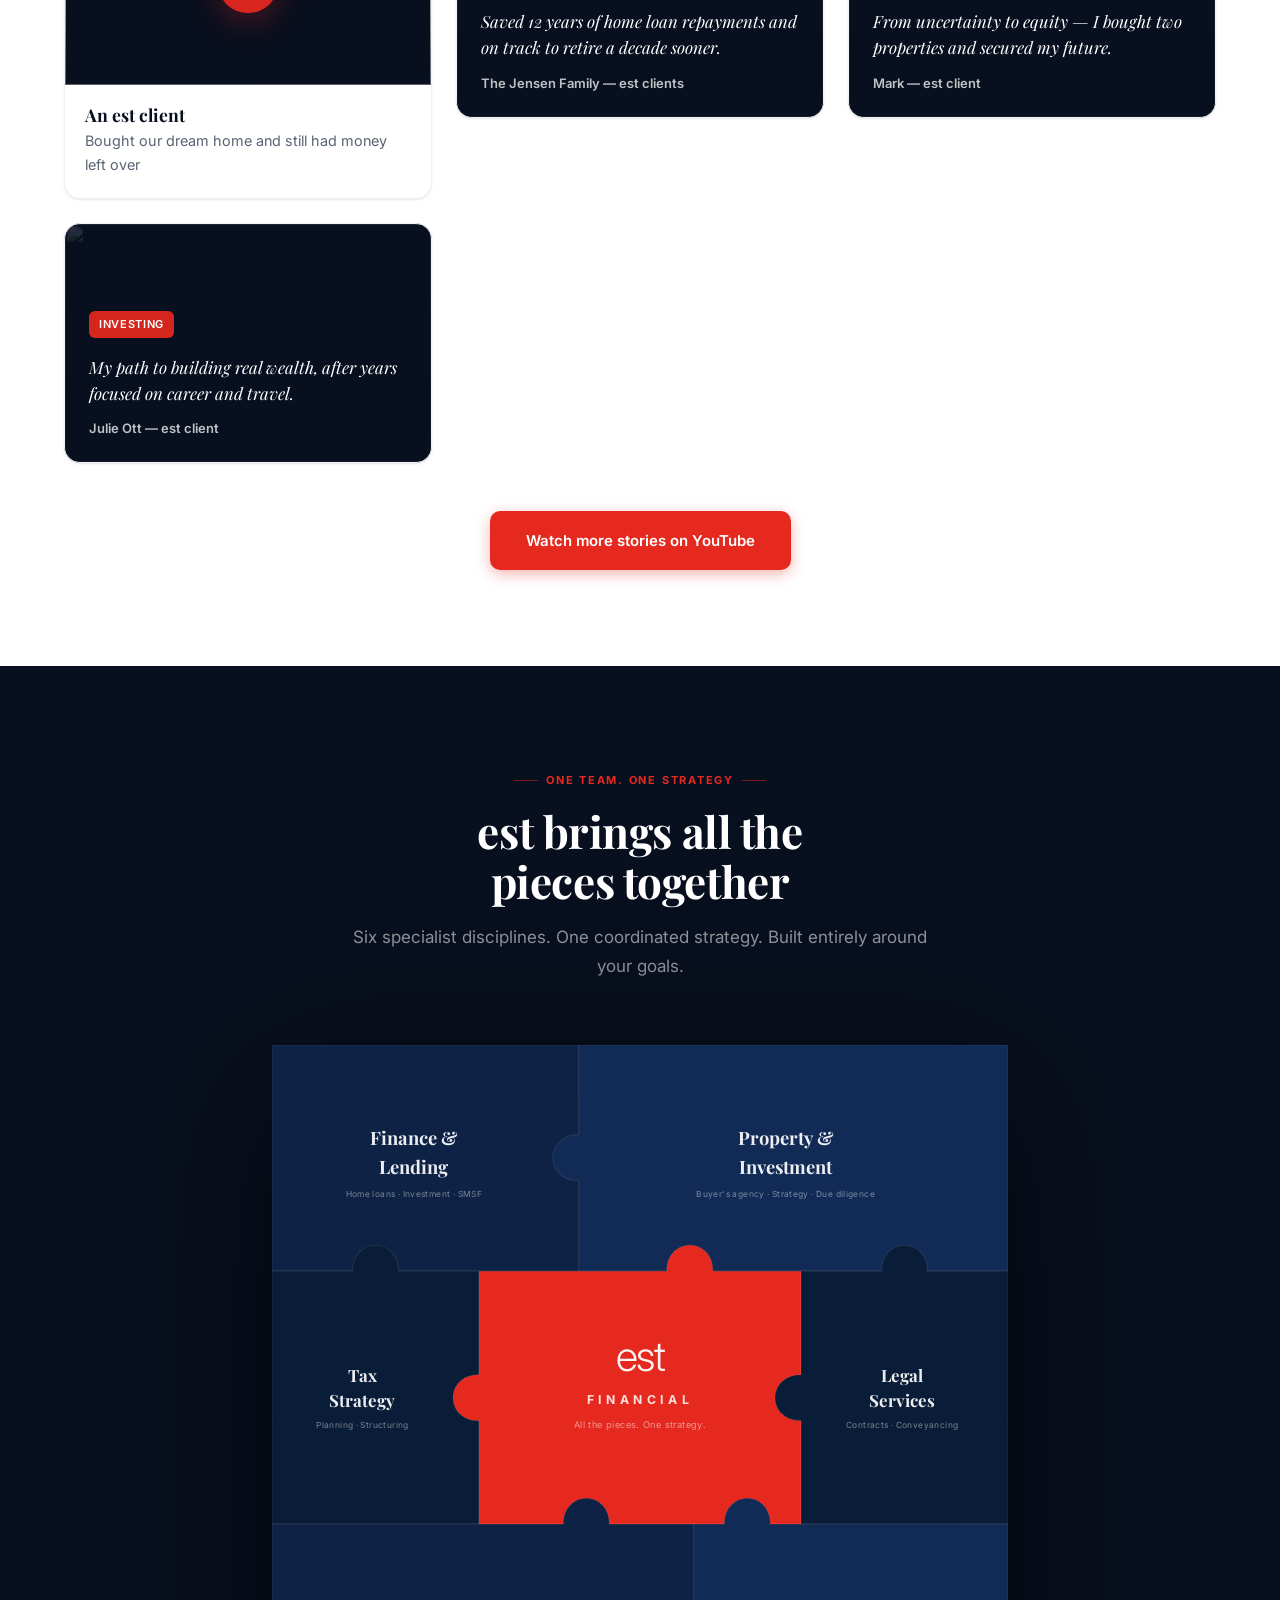
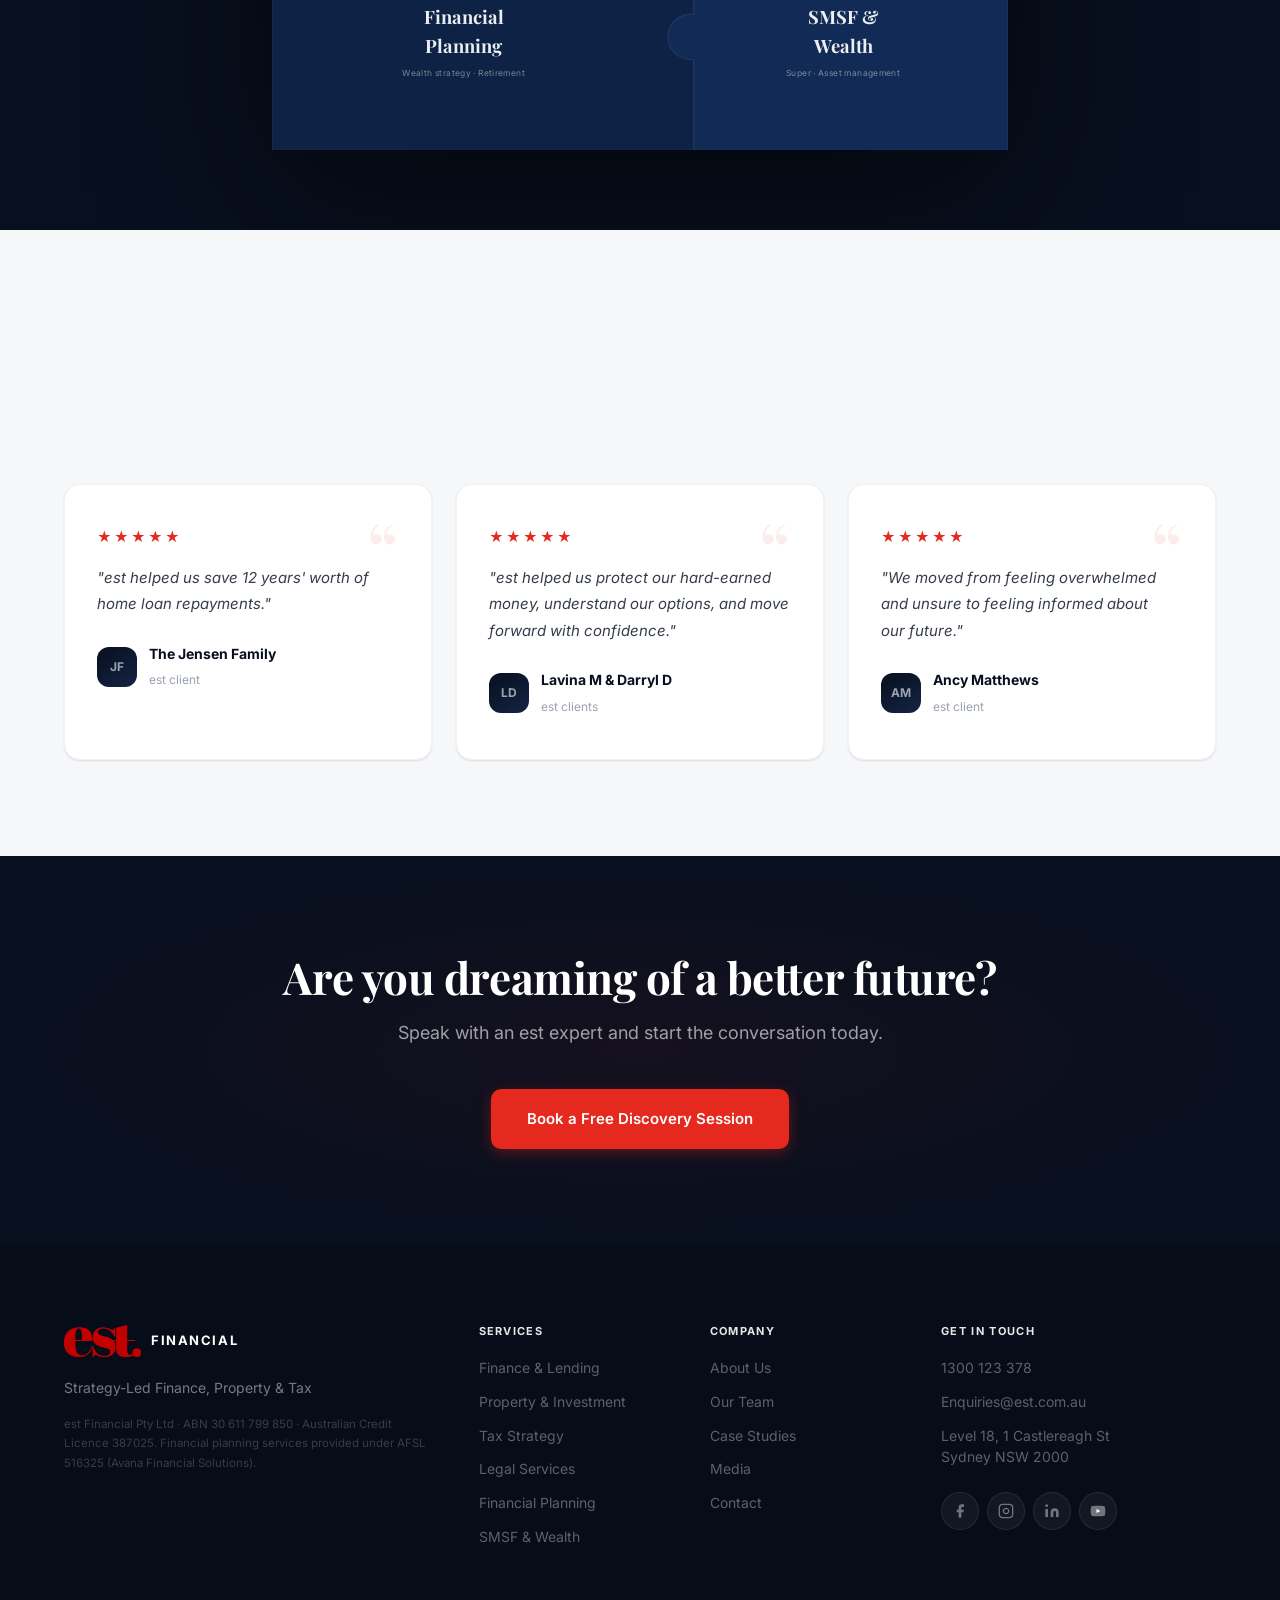
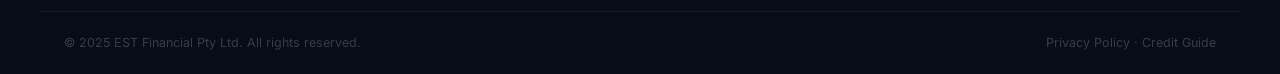
==== commit 300dec63: "Make Success Stories an interactive filterable video gallery - Replace the single-video block with a" ====
--- a/index.html
+++ b/index.html
@@ -146,26 +146,89 @@
     </div>
   </section>
 
-  <!-- SUCCESS STORIES (video) -->
-  <section class="section success-stories">
-    <div class="container why-inner">
-      <div class="why-text">
+  <!-- SUCCESS STORIES (interactive gallery) -->
+  <section class="section success-stories" id="success-stories" aria-labelledby="ss-h">
+    <div class="container">
+      <div class="section-header reveal">
         <p class="eyebrow">Success Stories</p>
-        <h2>Real Australian families.<br />Real results.</h2>
-        <p>From first homes in the suburbs to investment portfolios across Australia, est helps everyday Australians buy smarter, invest in property with confidence and grow lasting wealth — with one team handling finance, property, tax and legal.</p>
-        <blockquote class="story-quote">
-          "est helped us protect our hard-earned money, understand our options, and move forward with confidence."
-          <cite>Lavina M &amp; Darryl D — est clients</cite>
-        </blockquote>
-        <a href="https://www.youtube.com/@est.financial" target="_blank" rel="noopener" class="btn btn-primary">Watch more stories</a>
-      </div>
-      <div class="why-image">
-        <div class="story-video">
-          <div class="video-embed">
-            <iframe src="https://www.youtube.com/embed/4TF4fgnXY_I" title="est Financial success story — finding the confidence to start investing in Australian property" loading="lazy" allow="accelerometer; autoplay; clipboard-write; encrypted-media; gyroscope; picture-in-picture; web-share" referrerpolicy="strict-origin-when-cross-origin" allowfullscreen></iframe>
-          </div>
-        </div>
-      </div>
+        <h2 id="ss-h">Real Australian families.<br />Real results.</h2>
+        <p class="section-sub">From first homes to investment portfolios and self-managed super — hear it in their own words. Filter by where you are on your journey.</p>
+      </div>
+
+      <div class="ss-tabs" role="tablist" aria-label="Filter success stories by life stage">
+        <button class="ss-tab is-active" role="tab" aria-selected="true" tabindex="0" data-filter="all">All</button>
+        <button class="ss-tab" role="tab" aria-selected="false" tabindex="-1" data-filter="first-home">First Home</button>
+        <button class="ss-tab" role="tab" aria-selected="false" tabindex="-1" data-filter="investing">Investing</button>
+        <button class="ss-tab" role="tab" aria-selected="false" tabindex="-1" data-filter="property">Property</button>
+        <button class="ss-tab" role="tab" aria-selected="false" tabindex="-1" data-filter="smsf">SMSF</button>
+        <span class="ss-count" aria-live="polite"><strong>10</strong> stories</span>
+      </div>
+
+      <div class="ss-grid" id="ssGrid">
+
+        <article class="ss-card ss-card--video" data-category="investing">
+          <span class="ss-thumb"><img src="https://i.ytimg.com/vi/4TF4fgnXY_I/hqdefault.jpg" alt="" loading="lazy" width="480" height="360" /><span class="ss-scrim" aria-hidden="true"></span><span class="ss-chip">Investing</span><span class="ss-play" aria-hidden="true"><svg viewBox="0 0 24 24"><path d="M8 5v14l11-7z"/></svg></span></span>
+          <span class="ss-info"><h3>Lavina &amp; Darryl</h3><p>How they found the confidence to start investing</p></span>
+          <button type="button" class="ss-open" data-ytid="4TF4fgnXY_I" data-title="Lavina &amp; Darryl — finding the confidence to start investing" aria-label="Play video: Lavina and Darryl on finding the confidence to start investing"></button>
+        </article>
+
+        <article class="ss-card ss-card--video" data-category="smsf">
+          <span class="ss-thumb"><img src="https://i.ytimg.com/vi/8eQR7JaW7QI/hqdefault.jpg" alt="" loading="lazy" width="480" height="360" /><span class="ss-scrim" aria-hidden="true"></span><span class="ss-chip">SMSF</span><span class="ss-play" aria-hidden="true"><svg viewBox="0 0 24 24"><path d="M8 5v14l11-7z"/></svg></span></span>
+          <span class="ss-info"><h3>Ancy Matthews</h3><p>Why she came to est after a failed SMSF</p></span>
+          <button type="button" class="ss-open" data-ytid="8eQR7JaW7QI" data-title="Ancy Matthews — coming to est after a failed SMSF" aria-label="Play video: Ancy Matthews on coming to est after a failed self-managed super fund"></button>
+        </article>
+
+        <article class="ss-card ss-card--video" data-category="property">
+          <span class="ss-thumb"><img src="https://i.ytimg.com/vi/LQGJBDUa8SQ/hqdefault.jpg" alt="" loading="lazy" width="480" height="360" /><span class="ss-scrim" aria-hidden="true"></span><span class="ss-chip">Property</span><span class="ss-play" aria-hidden="true"><svg viewBox="0 0 24 24"><path d="M8 5v14l11-7z"/></svg></span></span>
+          <span class="ss-info"><h3>An est family</h3><p>How they made $250K through smart property investing</p></span>
+          <button type="button" class="ss-open" data-ytid="LQGJBDUa8SQ" data-title="How one family made $250K through smart property investing" aria-label="Play video: how one est family made 250 thousand dollars through smart property investing"></button>
+        </article>
+
+        <article class="ss-card ss-card--video" data-category="investing">
+          <span class="ss-thumb"><img src="https://i.ytimg.com/vi/08IBzCix_VM/hqdefault.jpg" alt="" loading="lazy" width="480" height="360" /><span class="ss-scrim" aria-hidden="true"></span><span class="ss-chip">Investing</span><span class="ss-play" aria-hidden="true"><svg viewBox="0 0 24 24"><path d="M8 5v14l11-7z"/></svg></span></span>
+          <span class="ss-info"><h3>An est client</h3><p>The simple strategy that changed our family's future</p></span>
+          <button type="button" class="ss-open" data-ytid="08IBzCix_VM" data-title="The simple investment strategy that changed our family's future" aria-label="Play video: the simple investment strategy that changed our family's future"></button>
+        </article>
+
+        <article class="ss-card ss-card--video" data-category="property">
+          <span class="ss-thumb"><img src="https://i.ytimg.com/vi/n_yh7IxnP1Q/hqdefault.jpg" alt="" loading="lazy" width="480" height="360" /><span class="ss-scrim" aria-hidden="true"></span><span class="ss-chip">Property</span><span class="ss-play" aria-hidden="true"><svg viewBox="0 0 24 24"><path d="M8 5v14l11-7z"/></svg></span></span>
+          <span class="ss-info"><h3>An est client</h3><p>Smart property investing that made retirement dreams come true</p></span>
+          <button type="button" class="ss-open" data-ytid="n_yh7IxnP1Q" data-title="Smart property investment that made retirement dreams come true" aria-label="Play video: smart property investment that made retirement dreams come true"></button>
+        </article>
+
+        <article class="ss-card ss-card--video" data-category="property">
+          <span class="ss-thumb"><img src="https://i.ytimg.com/vi/1bl27JZWxas/hqdefault.jpg" alt="" loading="lazy" width="480" height="360" /><span class="ss-scrim" aria-hidden="true"></span><span class="ss-chip">Property</span><span class="ss-play" aria-hidden="true"><svg viewBox="0 0 24 24"><path d="M8 5v14l11-7z"/></svg></span></span>
+          <span class="ss-info"><h3>An est client</h3><p>A Queensland apartment investment that doubled in value</p></span>
+          <button type="button" class="ss-open" data-ytid="1bl27JZWxas" data-title="A Queensland apartment investment that doubled in value" aria-label="Play video: a Queensland apartment investment that doubled in value"></button>
+        </article>
+
+        <article class="ss-card ss-card--video" data-category="first-home">
+          <span class="ss-thumb"><img src="https://i.ytimg.com/vi/bRzev5O50o0/hqdefault.jpg" alt="" loading="lazy" width="480" height="360" /><span class="ss-scrim" aria-hidden="true"></span><span class="ss-chip">First Home</span><span class="ss-play" aria-hidden="true"><svg viewBox="0 0 24 24"><path d="M8 5v14l11-7z"/></svg></span></span>
+          <span class="ss-info"><h3>An est client</h3><p>Bought our dream home and still had money left over</p></span>
+          <button type="button" class="ss-open" data-ytid="bRzev5O50o0" data-title="Bought our dream home and still had money left over" aria-label="Play video: bought our dream home and still had money left over"></button>
+        </article>
+
+        <article class="ss-card ss-card--quote" data-category="first-home">
+          <span class="ss-quote-bg" aria-hidden="true"><img src="https://picsum.photos/seed/est-home-keys/600/400" alt="" loading="lazy" width="600" height="400" /></span>
+          <span class="ss-quote-body"><span class="ss-chip ss-chip--quote">Home Loan</span><blockquote class="story-quote">Saved 12 years of home loan repayments and on track to retire a decade sooner.<cite>The Jensen Family — est clients</cite></blockquote></span>
+          <button type="button" class="ss-open" data-client="The Jensen Family — est clients" data-quote="Saved 12 years of home loan repayments and on track to retire a decade sooner." aria-label="Read testimonial from The Jensen Family"></button>
+        </article>
+
+        <article class="ss-card ss-card--quote" data-category="property">
+          <span class="ss-quote-bg" aria-hidden="true"><img src="https://picsum.photos/seed/est-australian-home/600/400" alt="" loading="lazy" width="600" height="400" /></span>
+          <span class="ss-quote-body"><span class="ss-chip ss-chip--quote">Property</span><blockquote class="story-quote">From uncertainty to equity — I bought two properties and secured my future.<cite>Mark — est client</cite></blockquote></span>
+          <button type="button" class="ss-open" data-client="Mark — est client" data-quote="From uncertainty to equity — I bought two properties and secured my future." aria-label="Read testimonial from Mark"></button>
+        </article>
+
+        <article class="ss-card ss-card--quote" data-category="investing">
+          <span class="ss-quote-bg" aria-hidden="true"><img src="https://picsum.photos/seed/est-wealth-path/600/400" alt="" loading="lazy" width="600" height="400" /></span>
+          <span class="ss-quote-body"><span class="ss-chip ss-chip--quote">Investing</span><blockquote class="story-quote">My path to building real wealth, after years focused on career and travel.<cite>Julie Ott — est client</cite></blockquote></span>
+          <button type="button" class="ss-open" data-client="Julie Ott — est client" data-quote="My path to building real wealth, after years focused on career and travel." aria-label="Read testimonial from Julie Ott"></button>
+        </article>
+
+      </div><!-- /.ss-grid -->
+
+      <a href="https://www.youtube.com/@est.financial" target="_blank" rel="noopener" class="btn btn-primary ss-cta">Watch more stories on YouTube</a>
     </div>
   </section>
 
@@ -358,6 +421,21 @@
     </div>
   </footer>
 
+  <!-- SUCCESS STORIES LIGHTBOX (static; iframe has no src at rest) -->
+  <div class="ss-lightbox" id="ssLightbox" aria-hidden="true">
+    <div class="ss-lightbox__backdrop" data-ss-close></div>
+    <div class="ss-lightbox__dialog" role="dialog" aria-modal="true" aria-labelledby="ssLbTitle">
+      <button type="button" class="ss-lightbox__close" data-ss-close aria-label="Close">&times;</button>
+      <h3 class="ss-lightbox__title" id="ssLbTitle"></h3>
+      <div class="ss-lightbox__player video-embed">
+        <iframe id="ssLbFrame" title="est Financial success story video" allow="accelerometer; autoplay; clipboard-write; encrypted-media; gyroscope; picture-in-picture; web-share" referrerpolicy="strict-origin-when-cross-origin" allowfullscreen></iframe>
+      </div>
+      <blockquote class="ss-lightbox__quote story-quote" id="ssLbQuote" hidden></blockquote>
+      <button type="button" class="ss-lightbox__nav ss-lightbox__prev" id="ssLbPrev" aria-label="Previous story">&#8249;</button>
+      <button type="button" class="ss-lightbox__nav ss-lightbox__next" id="ssLbNext" aria-label="Next story">&#8250;</button>
+    </div>
+  </div>
+
   <script src="js/main.js"></script>
   <script src="admin/editor.js"></script>
 </body>
--- a/css/style.css
+++ b/css/style.css
@@ -1261,3 +1261,123 @@
   font-family: var(--font-body); font-style: normal; font-weight: 600;
   font-size: 13px; color: var(--gray-600);
 }
+
+/* ===== SUCCESS STORIES — INTERACTIVE GALLERY ===== */
+/* Sticky filter tabs */
+.ss-tabs {
+  position: sticky; top: 64px; z-index: 20;
+  display: flex; flex-wrap: wrap; align-items: center; justify-content: center; gap: var(--sp-2);
+  margin: 0 0 var(--sp-10); padding: var(--sp-3) 0;
+  background: rgba(255,255,255,.86); backdrop-filter: blur(8px);
+}
+.ss-tab {
+  font-family: var(--font-body); font-size: .9rem; font-weight: 500;
+  padding: var(--sp-2) var(--sp-5); border-radius: 999px;
+  border: 1px solid var(--gray-200); background: var(--white); color: var(--gray-600);
+  cursor: pointer; transition: all var(--dur-fast) var(--ease);
+}
+.ss-tab:hover { border-color: var(--gray-400); color: var(--navy); }
+.ss-tab.is-active { background: var(--red); border-color: var(--red); color: var(--white); box-shadow: var(--shadow-red); }
+.ss-tab:focus-visible { outline: 2px solid var(--red); outline-offset: 2px; }
+.ss-count { margin-left: auto; font-size: 13px; color: var(--gray-400); }
+.ss-count strong { color: var(--navy); font-variant-numeric: tabular-nums; }
+@media (max-width: 768px) { .ss-count { width: 100%; text-align: center; margin: var(--sp-2) 0 0; } }
+
+/* Grid */
+.ss-grid { display: grid; grid-template-columns: repeat(3, 1fr); gap: var(--sp-6); align-items: start; }
+@media (max-width: 1100px) { .ss-grid { grid-template-columns: repeat(2, 1fr); } }
+@media (max-width: 768px)  { .ss-grid { grid-template-columns: 1fr; } }
+
+/* Card shell (article) + stretched trigger button */
+.ss-card {
+  position: relative; overflow: hidden;
+  border: 1px solid var(--gray-100); border-radius: var(--r-lg);
+  background: var(--white); box-shadow: var(--shadow-sm);
+  transition: transform var(--dur-med) var(--ease-spring), box-shadow var(--dur-med) var(--ease);
+}
+.ss-card[hidden] { display: none; }
+.ss-card:hover { transform: translateY(-6px); box-shadow: var(--shadow-lg); }
+.ss-open {
+  position: absolute; inset: 0; z-index: 4; width: 100%; height: 100%;
+  padding: 0; border: 0; background: transparent; cursor: pointer;
+}
+.ss-open:focus-visible { outline: 2px solid var(--red); outline-offset: 3px; border-radius: var(--r-lg); }
+
+/* Thumbnail */
+.ss-thumb { position: relative; display: block; aspect-ratio: 16 / 9; overflow: hidden; background: var(--navy); }
+.ss-thumb img { width: 100%; height: 100%; object-fit: cover; display: block; transition: transform var(--dur-slow) var(--ease-out); }
+.ss-card--video:hover .ss-thumb img { transform: scale(1.06); }
+.ss-scrim { position: absolute; inset: 0; background: linear-gradient(180deg, transparent 45%, rgba(8,15,30,.55)); }
+.ss-info { display: block; padding: var(--sp-5); }
+.ss-info h3 { font-family: var(--font-heading); font-size: 1.1rem; color: var(--navy); margin: 0 0 var(--sp-1); }
+.ss-info p { font-size: .9rem; color: var(--gray-600); margin: 0; }
+
+/* Category chip + play button */
+.ss-chip {
+  position: absolute; top: var(--sp-3); left: var(--sp-3); z-index: 2;
+  font-family: var(--font-body); font-size: 11px; font-weight: 600; letter-spacing: .06em; text-transform: uppercase;
+  color: var(--white); background: rgba(229,41,31,.92); padding: 4px 10px; border-radius: var(--r-sm);
+}
+.ss-play {
+  position: absolute; inset: 0; margin: auto; z-index: 2;
+  width: 62px; height: 62px; border-radius: 50%; background: rgba(229,41,31,.95);
+  display: grid; place-items: center; box-shadow: var(--shadow-red);
+  transition: transform var(--dur-med) var(--ease-spring);
+}
+.ss-play svg { width: 26px; height: 26px; fill: var(--white); margin-left: 3px; }
+.ss-card--video:hover .ss-play { transform: scale(1.12); }
+
+/* Cursor-follow spotlight on video cards */
+.ss-card--video::before {
+  content: ''; position: absolute; inset: 0; z-index: 3; pointer-events: none; opacity: 0; mix-blend-mode: screen;
+  background: radial-gradient(220px circle at var(--mx, 50%) var(--my, 50%), var(--red-glow), transparent 60%);
+  transition: opacity var(--dur-med) var(--ease);
+}
+.ss-card--video:hover::before { opacity: 1; }
+
+/* Quote-only cards (stock backdrop) */
+.ss-card--quote { min-height: 240px; display: flex; align-items: flex-end; background: var(--navy); }
+.ss-quote-bg { position: absolute; inset: 0; }
+.ss-quote-bg img { width: 100%; height: 100%; object-fit: cover; opacity: .20; }
+.ss-card--quote::after { content: ''; position: absolute; inset: 0; background: linear-gradient(180deg, rgba(8,15,30,.35), rgba(8,15,30,.8)); }
+.ss-quote-body { position: relative; z-index: 2; padding: var(--sp-6); }
+.ss-card--quote .ss-chip--quote { position: static; display: inline-block; margin-bottom: var(--sp-4); }
+.ss-card--quote .story-quote { margin: 0; padding: 0; border: 0; color: var(--white); font-size: 1.05rem; }
+.ss-card--quote .story-quote cite { color: rgba(255,255,255,.75); }
+
+.ss-cta { display: flex; width: max-content; margin: var(--sp-12) auto 0; }
+
+/* Lightbox */
+.ss-lightbox {
+  position: fixed; inset: 0; z-index: 1000; display: grid; place-items: center; padding: var(--sp-6);
+  opacity: 0; visibility: hidden; transition: opacity var(--dur-med) var(--ease), visibility var(--dur-med);
+}
+.ss-lightbox.open { opacity: 1; visibility: visible; }
+.ss-lightbox__backdrop { position: absolute; inset: 0; background: rgba(8,15,30,.82); backdrop-filter: blur(4px); }
+.ss-lightbox__dialog {
+  position: relative; width: min(960px, 100%); background: var(--navy-mid);
+  border-radius: var(--r-xl); padding: var(--sp-6); box-shadow: var(--shadow-xl);
+  transform: translateY(16px) scale(.98); transition: transform var(--dur-med) var(--ease-spring);
+}
+.ss-lightbox.open .ss-lightbox__dialog { transform: none; }
+.ss-lightbox__title { font-family: var(--font-heading); color: var(--white); font-size: 1.15rem; margin: 0 0 var(--sp-4); padding-right: var(--sp-10); }
+.ss-lightbox__player { border-radius: var(--r-lg); overflow: hidden; }
+.ss-lightbox__player[hidden] { display: none; }
+.ss-lightbox__quote { color: var(--white); font-family: var(--font-heading); font-style: italic; font-size: 1.35rem; line-height: 1.5; margin: 0; padding: 0; border: 0; }
+.ss-lightbox__close {
+  position: absolute; top: -14px; right: -14px; width: 44px; height: 44px; border-radius: 50%;
+  border: 0; background: var(--red); color: var(--white); font-size: 24px; line-height: 1; cursor: pointer; box-shadow: var(--shadow-md);
+}
+.ss-lightbox__close:focus-visible { outline: 2px solid var(--white); outline-offset: 2px; }
+.ss-lightbox__nav {
+  position: absolute; top: 50%; transform: translateY(-50%); width: 44px; height: 44px; border-radius: 50%;
+  border: 0; background: rgba(255,255,255,.12); color: var(--white); font-size: 26px; line-height: 1; cursor: pointer;
+  transition: background var(--dur-fast) var(--ease);
+}
+.ss-lightbox__nav:hover { background: var(--red); }
+.ss-lightbox__nav:focus-visible { outline: 2px solid var(--white); outline-offset: 2px; }
+.ss-lightbox__prev { left: -22px; }
+.ss-lightbox__next { right: -22px; }
+.ss-lightbox__nav[hidden] { display: none; }
+@media (max-width: 768px) { .ss-lightbox__prev { left: 6px; } .ss-lightbox__next { right: 6px; } .ss-lightbox__close { top: 6px; right: 6px; } }
+body.ss-lock { overflow: hidden; }
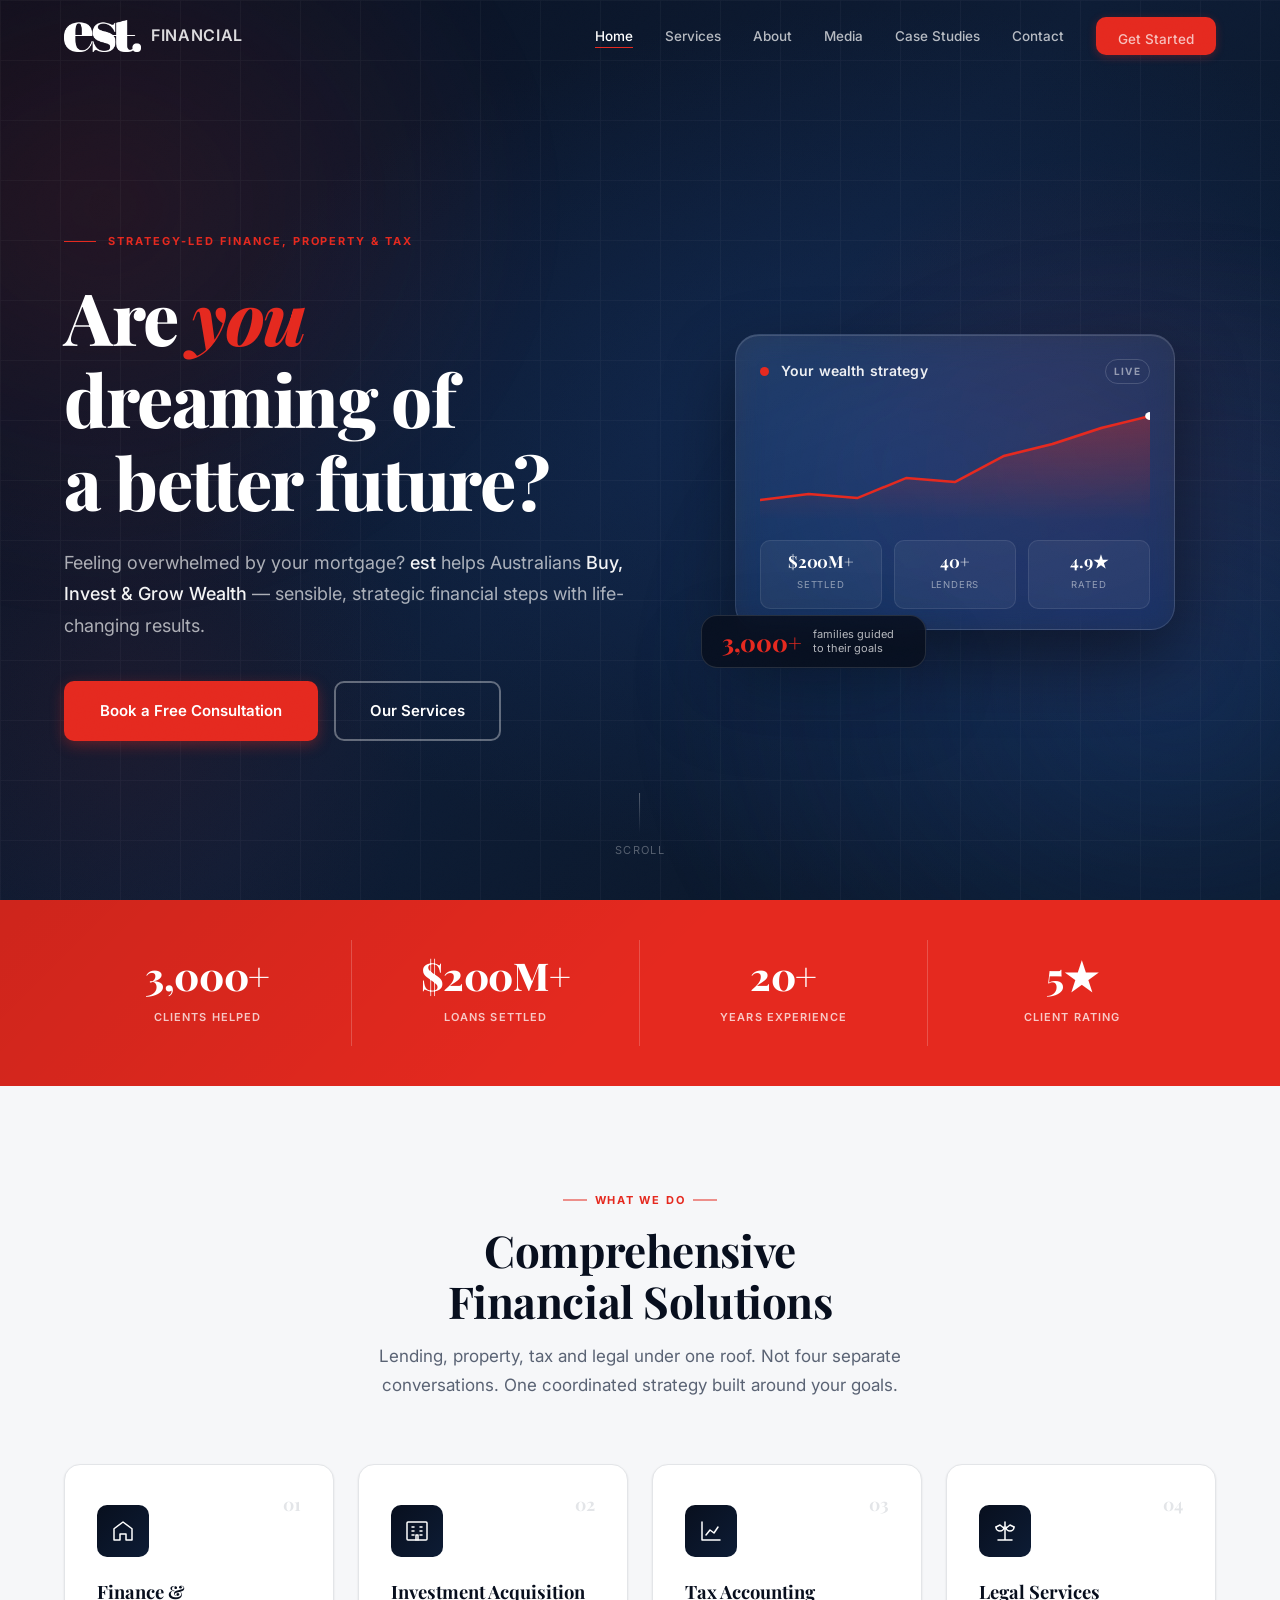
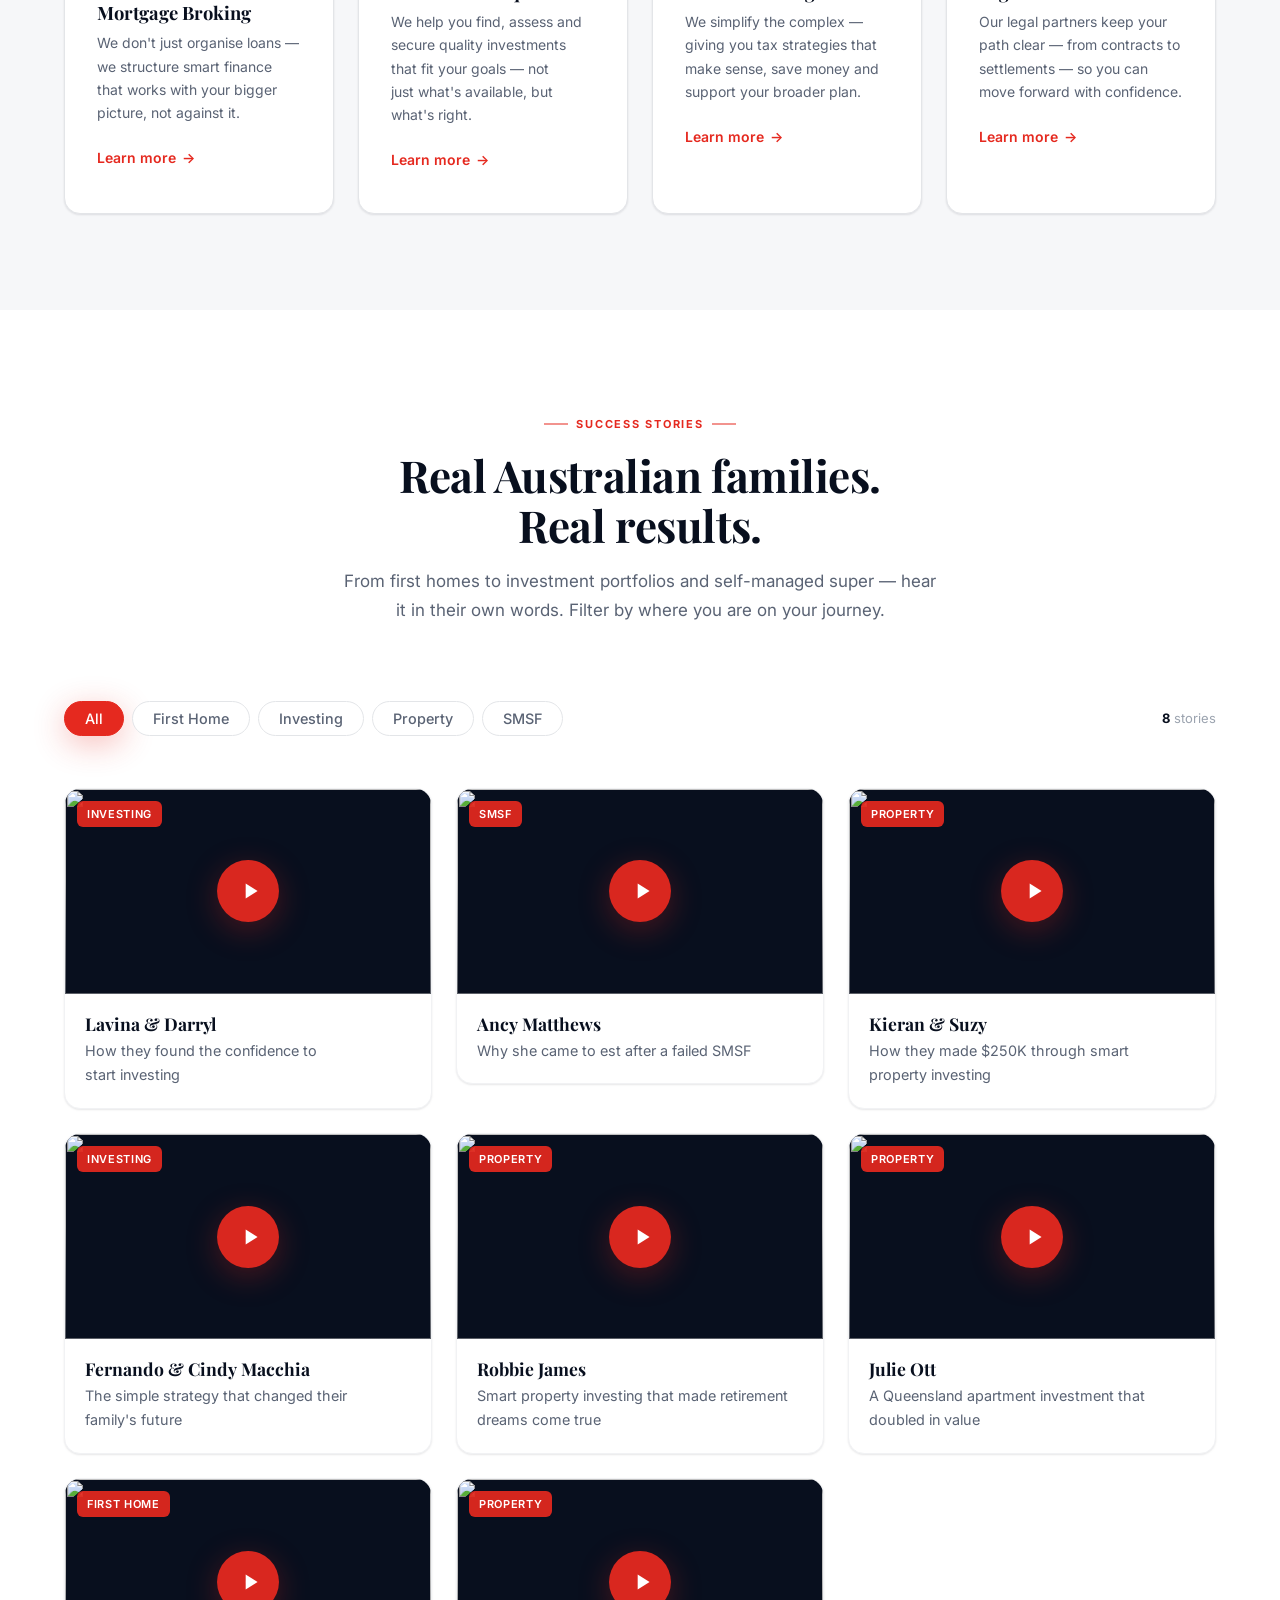
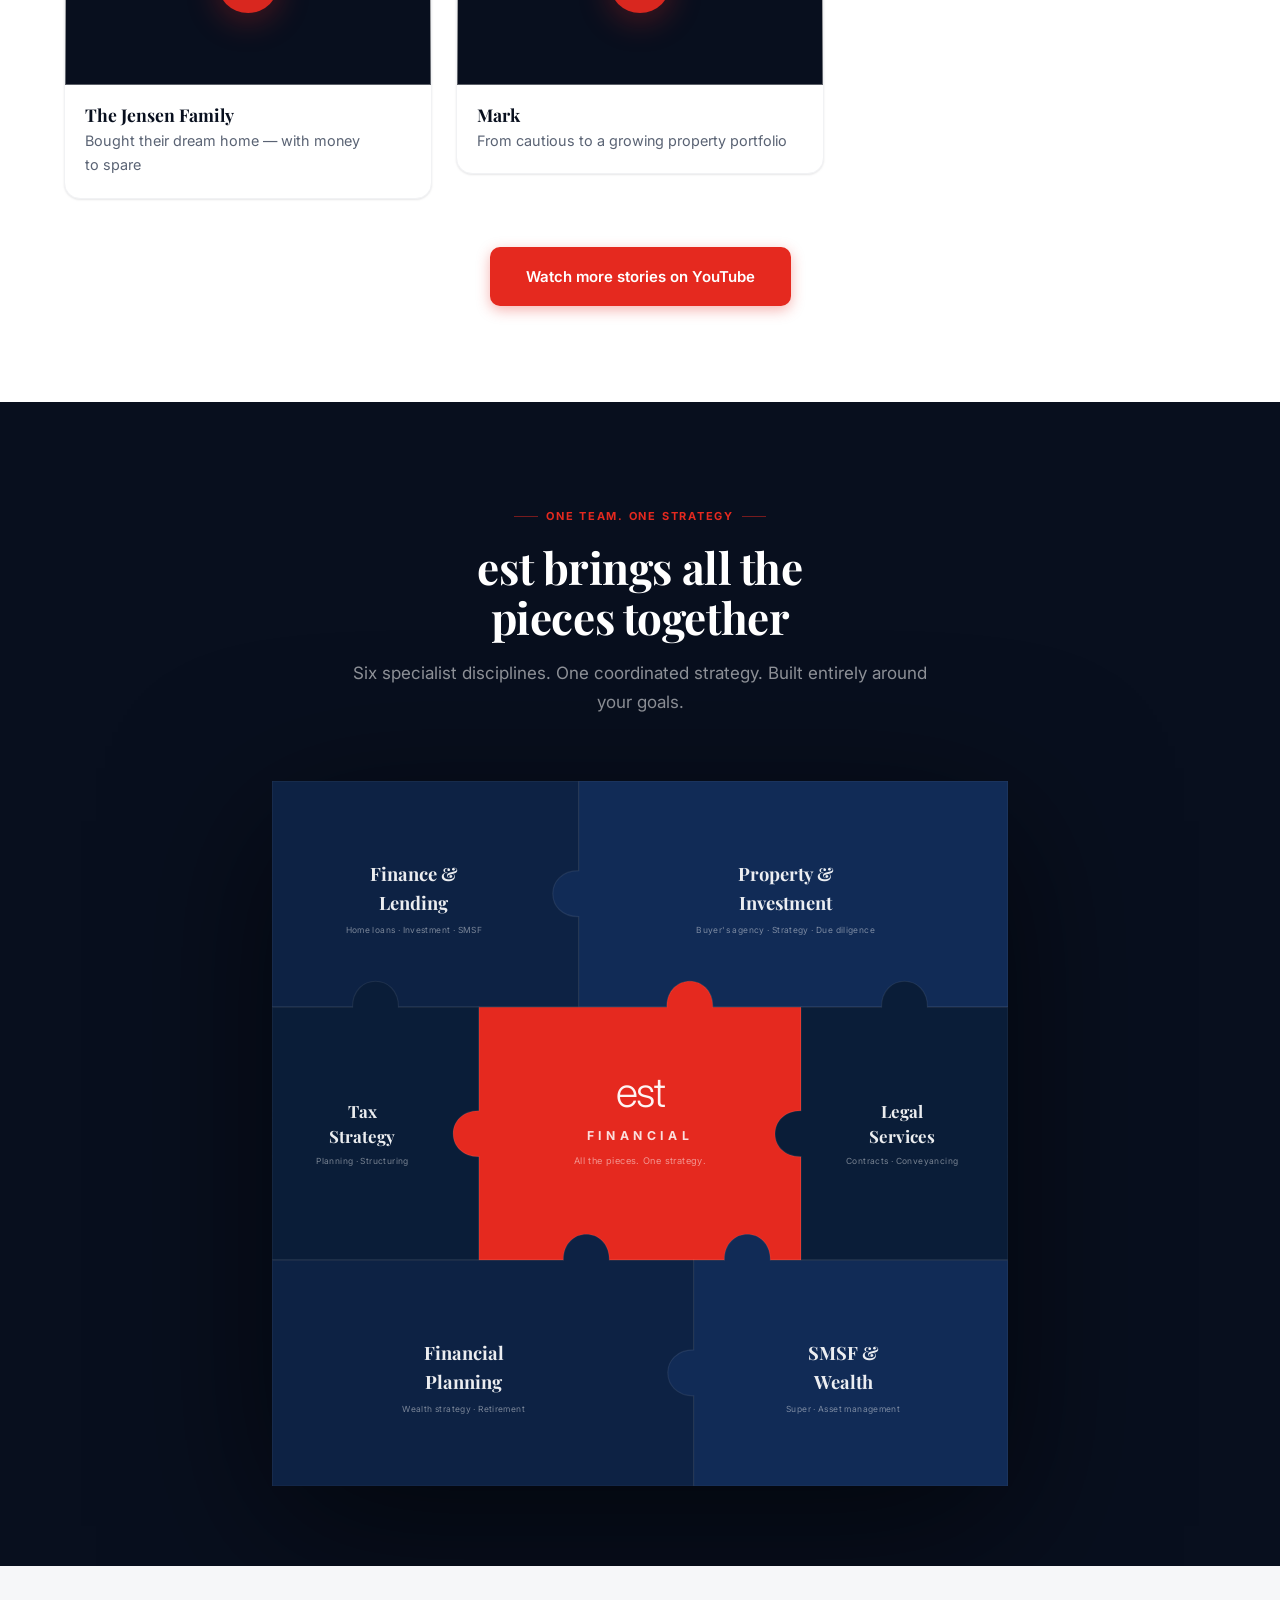
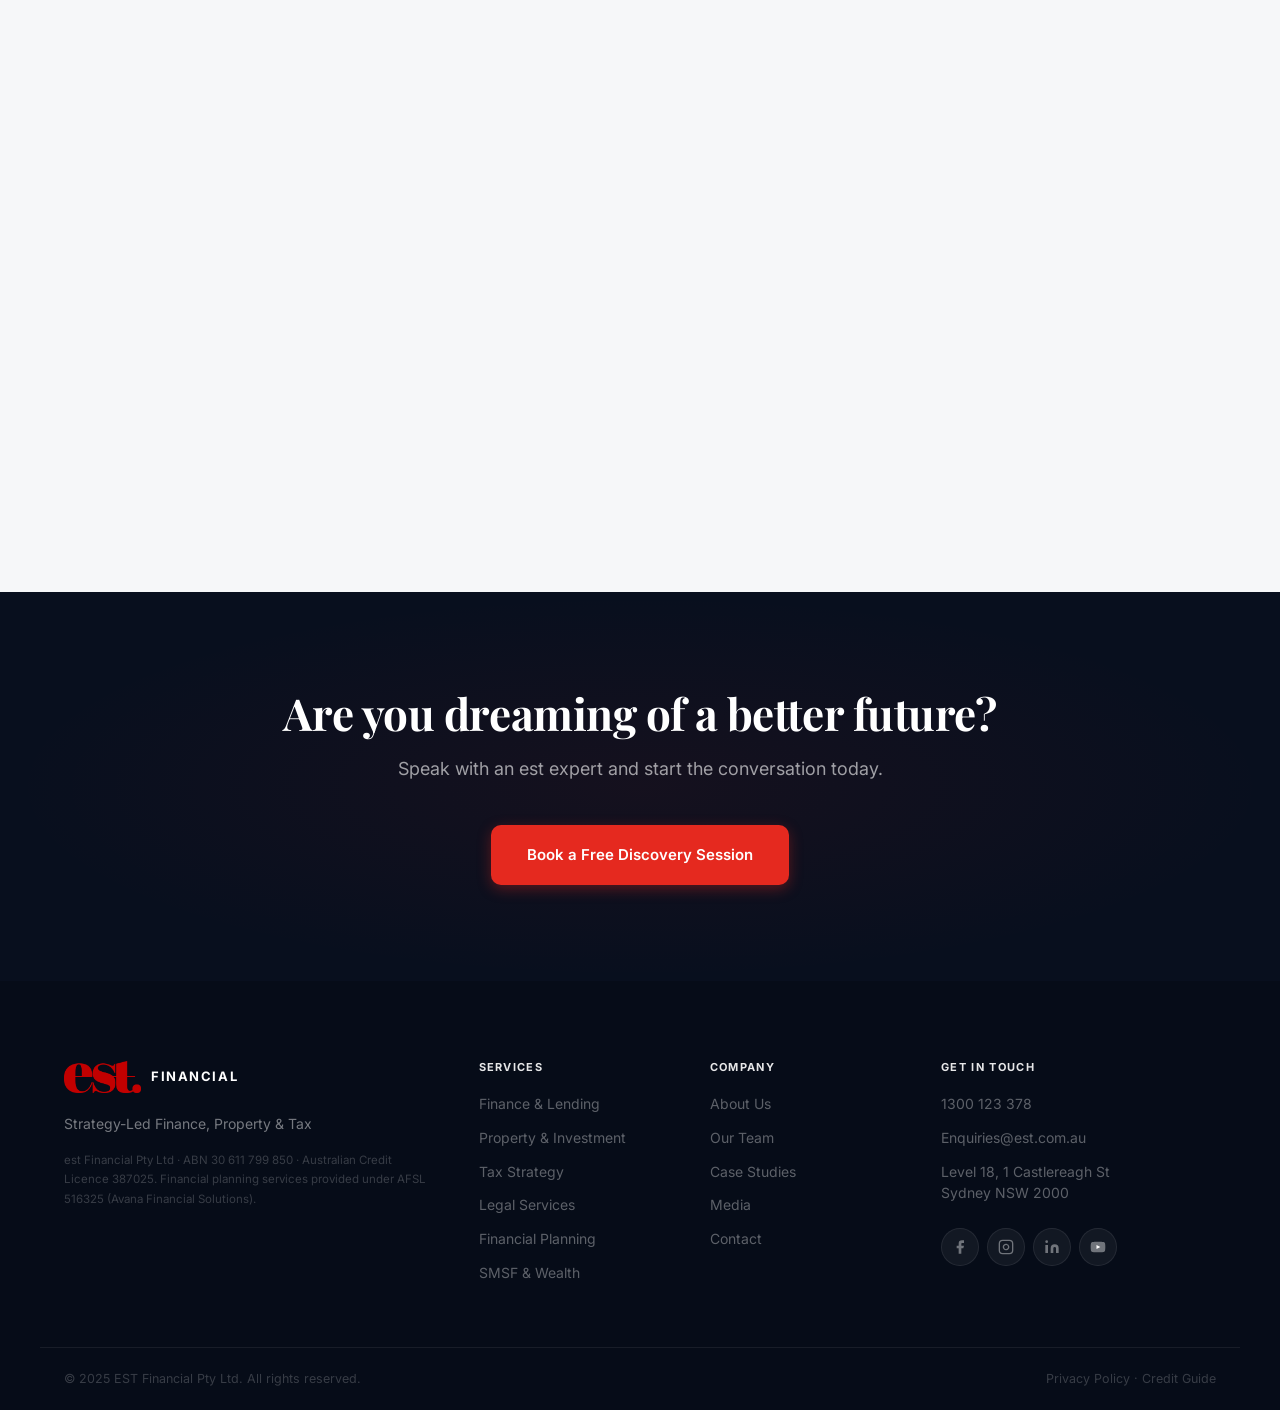
==== commit 023c94cc: "Map all Success Stories cards to real est client videos - Resolve every gallery card to a genuine es" ====
--- a/index.html
+++ b/index.html
@@ -161,7 +161,7 @@
         <button class="ss-tab" role="tab" aria-selected="false" tabindex="-1" data-filter="investing">Investing</button>
         <button class="ss-tab" role="tab" aria-selected="false" tabindex="-1" data-filter="property">Property</button>
         <button class="ss-tab" role="tab" aria-selected="false" tabindex="-1" data-filter="smsf">SMSF</button>
-        <span class="ss-count" aria-live="polite"><strong>10</strong> stories</span>
+        <span class="ss-count" aria-live="polite"><strong>8</strong> stories</span>
       </div>
 
       <div class="ss-grid" id="ssGrid">
@@ -180,50 +180,38 @@
 
         <article class="ss-card ss-card--video" data-category="property">
           <span class="ss-thumb"><img src="https://i.ytimg.com/vi/LQGJBDUa8SQ/hqdefault.jpg" alt="" loading="lazy" width="480" height="360" /><span class="ss-scrim" aria-hidden="true"></span><span class="ss-chip">Property</span><span class="ss-play" aria-hidden="true"><svg viewBox="0 0 24 24"><path d="M8 5v14l11-7z"/></svg></span></span>
-          <span class="ss-info"><h3>An est family</h3><p>How they made $250K through smart property investing</p></span>
-          <button type="button" class="ss-open" data-ytid="LQGJBDUa8SQ" data-title="How one family made $250K through smart property investing" aria-label="Play video: how one est family made 250 thousand dollars through smart property investing"></button>
+          <span class="ss-info"><h3>Kieran &amp; Suzy</h3><p>How they made $250K through smart property investing</p></span>
+          <button type="button" class="ss-open" data-ytid="LQGJBDUa8SQ" data-title="Kieran &amp; Suzy — making $250K through smart property investing" aria-label="Play video: Kieran and Suzy on making 250 thousand dollars through smart property investing"></button>
         </article>
 
         <article class="ss-card ss-card--video" data-category="investing">
           <span class="ss-thumb"><img src="https://i.ytimg.com/vi/08IBzCix_VM/hqdefault.jpg" alt="" loading="lazy" width="480" height="360" /><span class="ss-scrim" aria-hidden="true"></span><span class="ss-chip">Investing</span><span class="ss-play" aria-hidden="true"><svg viewBox="0 0 24 24"><path d="M8 5v14l11-7z"/></svg></span></span>
-          <span class="ss-info"><h3>An est client</h3><p>The simple strategy that changed our family's future</p></span>
-          <button type="button" class="ss-open" data-ytid="08IBzCix_VM" data-title="The simple investment strategy that changed our family's future" aria-label="Play video: the simple investment strategy that changed our family's future"></button>
+          <span class="ss-info"><h3>Fernando &amp; Cindy Macchia</h3><p>The simple strategy that changed their family's future</p></span>
+          <button type="button" class="ss-open" data-ytid="08IBzCix_VM" data-title="Fernando &amp; Cindy Macchia — the simple strategy that changed their family's future" aria-label="Play video: Fernando and Cindy Macchia on the simple strategy that changed their family's future"></button>
         </article>
 
         <article class="ss-card ss-card--video" data-category="property">
           <span class="ss-thumb"><img src="https://i.ytimg.com/vi/n_yh7IxnP1Q/hqdefault.jpg" alt="" loading="lazy" width="480" height="360" /><span class="ss-scrim" aria-hidden="true"></span><span class="ss-chip">Property</span><span class="ss-play" aria-hidden="true"><svg viewBox="0 0 24 24"><path d="M8 5v14l11-7z"/></svg></span></span>
-          <span class="ss-info"><h3>An est client</h3><p>Smart property investing that made retirement dreams come true</p></span>
-          <button type="button" class="ss-open" data-ytid="n_yh7IxnP1Q" data-title="Smart property investment that made retirement dreams come true" aria-label="Play video: smart property investment that made retirement dreams come true"></button>
+          <span class="ss-info"><h3>Robbie James</h3><p>Smart property investing that made retirement dreams come true</p></span>
+          <button type="button" class="ss-open" data-ytid="n_yh7IxnP1Q" data-title="Robbie James — smart property investing that made retirement dreams come true" aria-label="Play video: Robbie James on smart property investing that made retirement dreams come true"></button>
         </article>
 
         <article class="ss-card ss-card--video" data-category="property">
           <span class="ss-thumb"><img src="https://i.ytimg.com/vi/1bl27JZWxas/hqdefault.jpg" alt="" loading="lazy" width="480" height="360" /><span class="ss-scrim" aria-hidden="true"></span><span class="ss-chip">Property</span><span class="ss-play" aria-hidden="true"><svg viewBox="0 0 24 24"><path d="M8 5v14l11-7z"/></svg></span></span>
-          <span class="ss-info"><h3>An est client</h3><p>A Queensland apartment investment that doubled in value</p></span>
-          <button type="button" class="ss-open" data-ytid="1bl27JZWxas" data-title="A Queensland apartment investment that doubled in value" aria-label="Play video: a Queensland apartment investment that doubled in value"></button>
+          <span class="ss-info"><h3>Julie Ott</h3><p>A Queensland apartment investment that doubled in value</p></span>
+          <button type="button" class="ss-open" data-ytid="1bl27JZWxas" data-title="Julie Ott — a Queensland apartment investment that doubled in value" aria-label="Play video: Julie Ott on a Queensland apartment investment that doubled in value"></button>
         </article>
 
         <article class="ss-card ss-card--video" data-category="first-home">
           <span class="ss-thumb"><img src="https://i.ytimg.com/vi/bRzev5O50o0/hqdefault.jpg" alt="" loading="lazy" width="480" height="360" /><span class="ss-scrim" aria-hidden="true"></span><span class="ss-chip">First Home</span><span class="ss-play" aria-hidden="true"><svg viewBox="0 0 24 24"><path d="M8 5v14l11-7z"/></svg></span></span>
-          <span class="ss-info"><h3>An est client</h3><p>Bought our dream home and still had money left over</p></span>
-          <button type="button" class="ss-open" data-ytid="bRzev5O50o0" data-title="Bought our dream home and still had money left over" aria-label="Play video: bought our dream home and still had money left over"></button>
-        </article>
-
-        <article class="ss-card ss-card--quote" data-category="first-home">
-          <span class="ss-quote-bg" aria-hidden="true"><img src="https://picsum.photos/seed/est-home-keys/600/400" alt="" loading="lazy" width="600" height="400" /></span>
-          <span class="ss-quote-body"><span class="ss-chip ss-chip--quote">Home Loan</span><blockquote class="story-quote">Saved 12 years of home loan repayments and on track to retire a decade sooner.<cite>The Jensen Family — est clients</cite></blockquote></span>
-          <button type="button" class="ss-open" data-client="The Jensen Family — est clients" data-quote="Saved 12 years of home loan repayments and on track to retire a decade sooner." aria-label="Read testimonial from The Jensen Family"></button>
-        </article>
-
-        <article class="ss-card ss-card--quote" data-category="property">
-          <span class="ss-quote-bg" aria-hidden="true"><img src="https://picsum.photos/seed/est-australian-home/600/400" alt="" loading="lazy" width="600" height="400" /></span>
-          <span class="ss-quote-body"><span class="ss-chip ss-chip--quote">Property</span><blockquote class="story-quote">From uncertainty to equity — I bought two properties and secured my future.<cite>Mark — est client</cite></blockquote></span>
-          <button type="button" class="ss-open" data-client="Mark — est client" data-quote="From uncertainty to equity — I bought two properties and secured my future." aria-label="Read testimonial from Mark"></button>
-        </article>
-
-        <article class="ss-card ss-card--quote" data-category="investing">
-          <span class="ss-quote-bg" aria-hidden="true"><img src="https://picsum.photos/seed/est-wealth-path/600/400" alt="" loading="lazy" width="600" height="400" /></span>
-          <span class="ss-quote-body"><span class="ss-chip ss-chip--quote">Investing</span><blockquote class="story-quote">My path to building real wealth, after years focused on career and travel.<cite>Julie Ott — est client</cite></blockquote></span>
-          <button type="button" class="ss-open" data-client="Julie Ott — est client" data-quote="My path to building real wealth, after years focused on career and travel." aria-label="Read testimonial from Julie Ott"></button>
+          <span class="ss-info"><h3>The Jensen Family</h3><p>Bought their dream home — with money to spare</p></span>
+          <button type="button" class="ss-open" data-ytid="bRzev5O50o0" data-title="The Jensen Family — buying their dream home with money to spare" aria-label="Play video: the Jensen Family on buying their dream home with money to spare"></button>
+        </article>
+
+        <article class="ss-card ss-card--video" data-category="property">
+          <span class="ss-thumb"><img src="https://i.ytimg.com/vi/yZ-O9CEi5SI/hqdefault.jpg" alt="" loading="lazy" width="480" height="360" /><span class="ss-scrim" aria-hidden="true"></span><span class="ss-chip">Property</span><span class="ss-play" aria-hidden="true"><svg viewBox="0 0 24 24"><path d="M8 5v14l11-7z"/></svg></span></span>
+          <span class="ss-info"><h3>Mark</h3><p>From cautious to a growing property portfolio</p></span>
+          <button type="button" class="ss-open" data-ytid="yZ-O9CEi5SI" data-title="Mark — turning property into lasting financial freedom" aria-label="Play video: Mark on turning property into lasting financial freedom"></button>
         </article>
 
       </div><!-- /.ss-grid -->
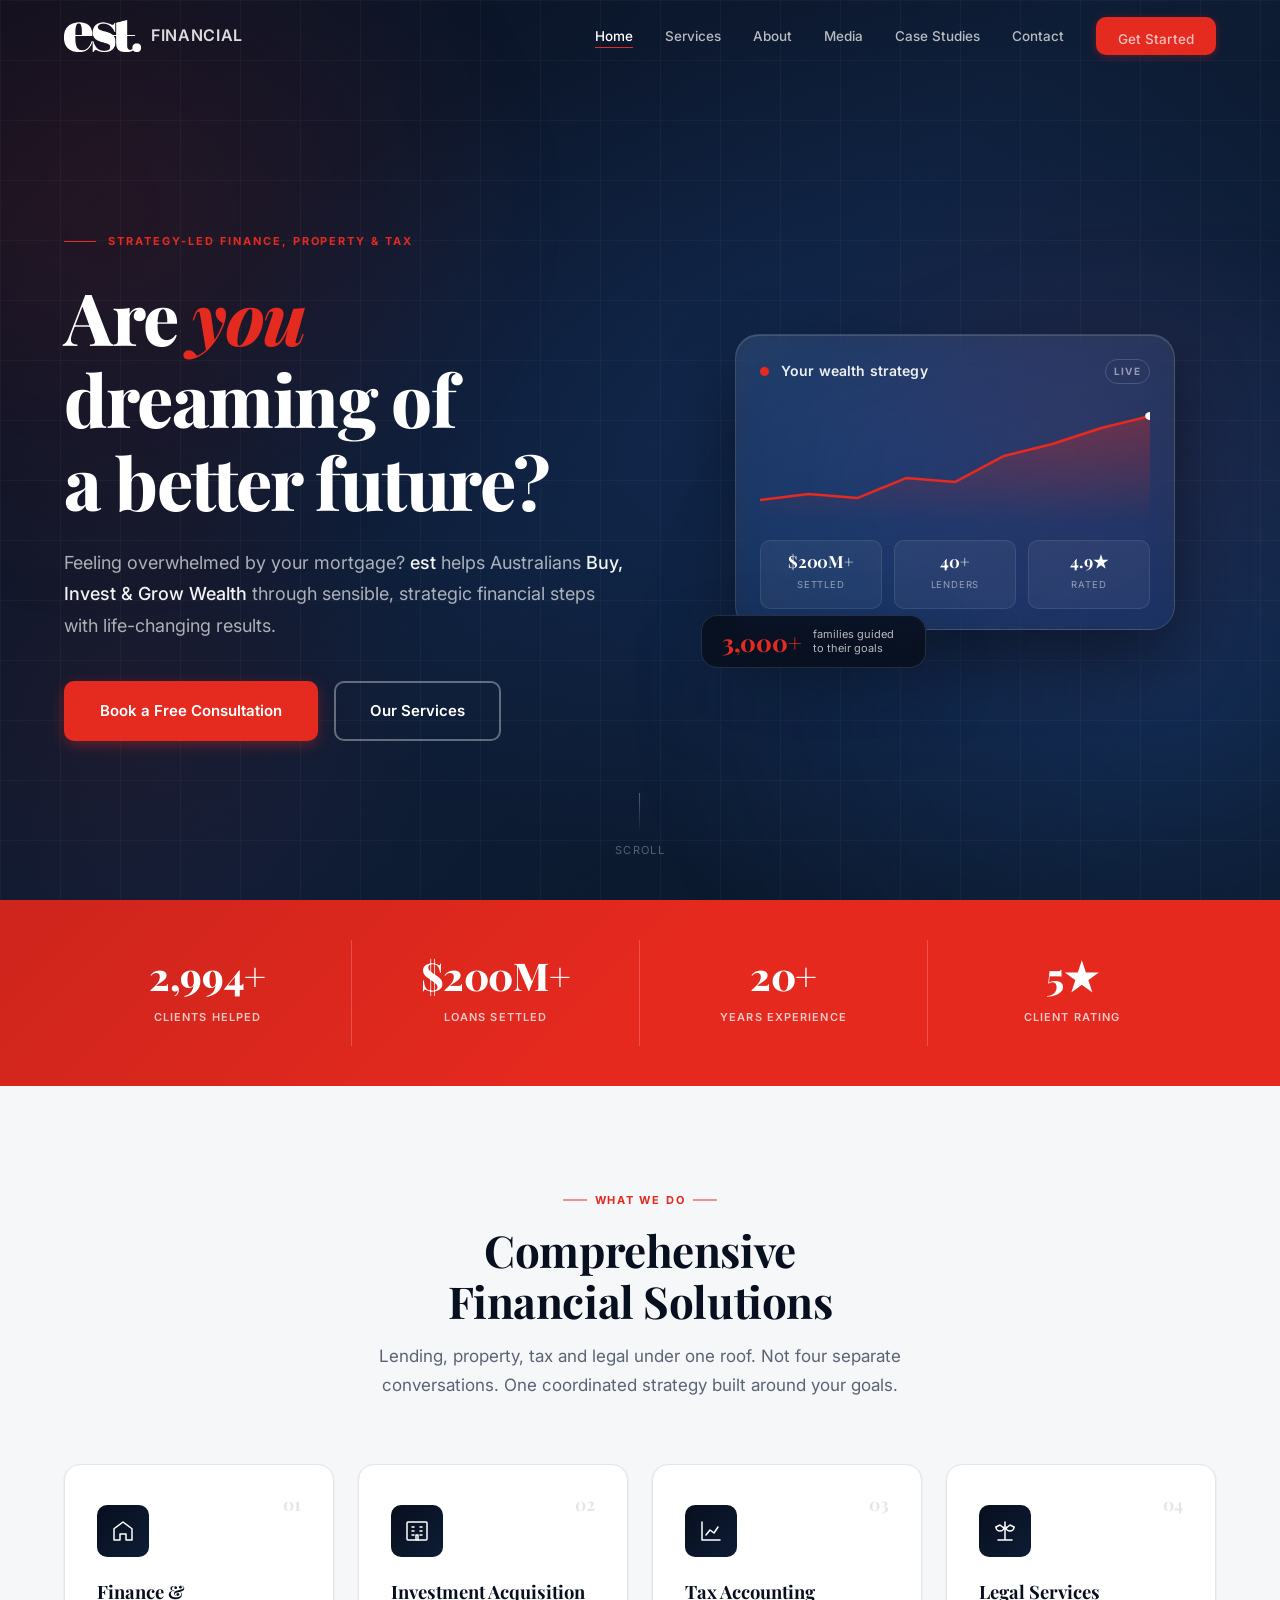
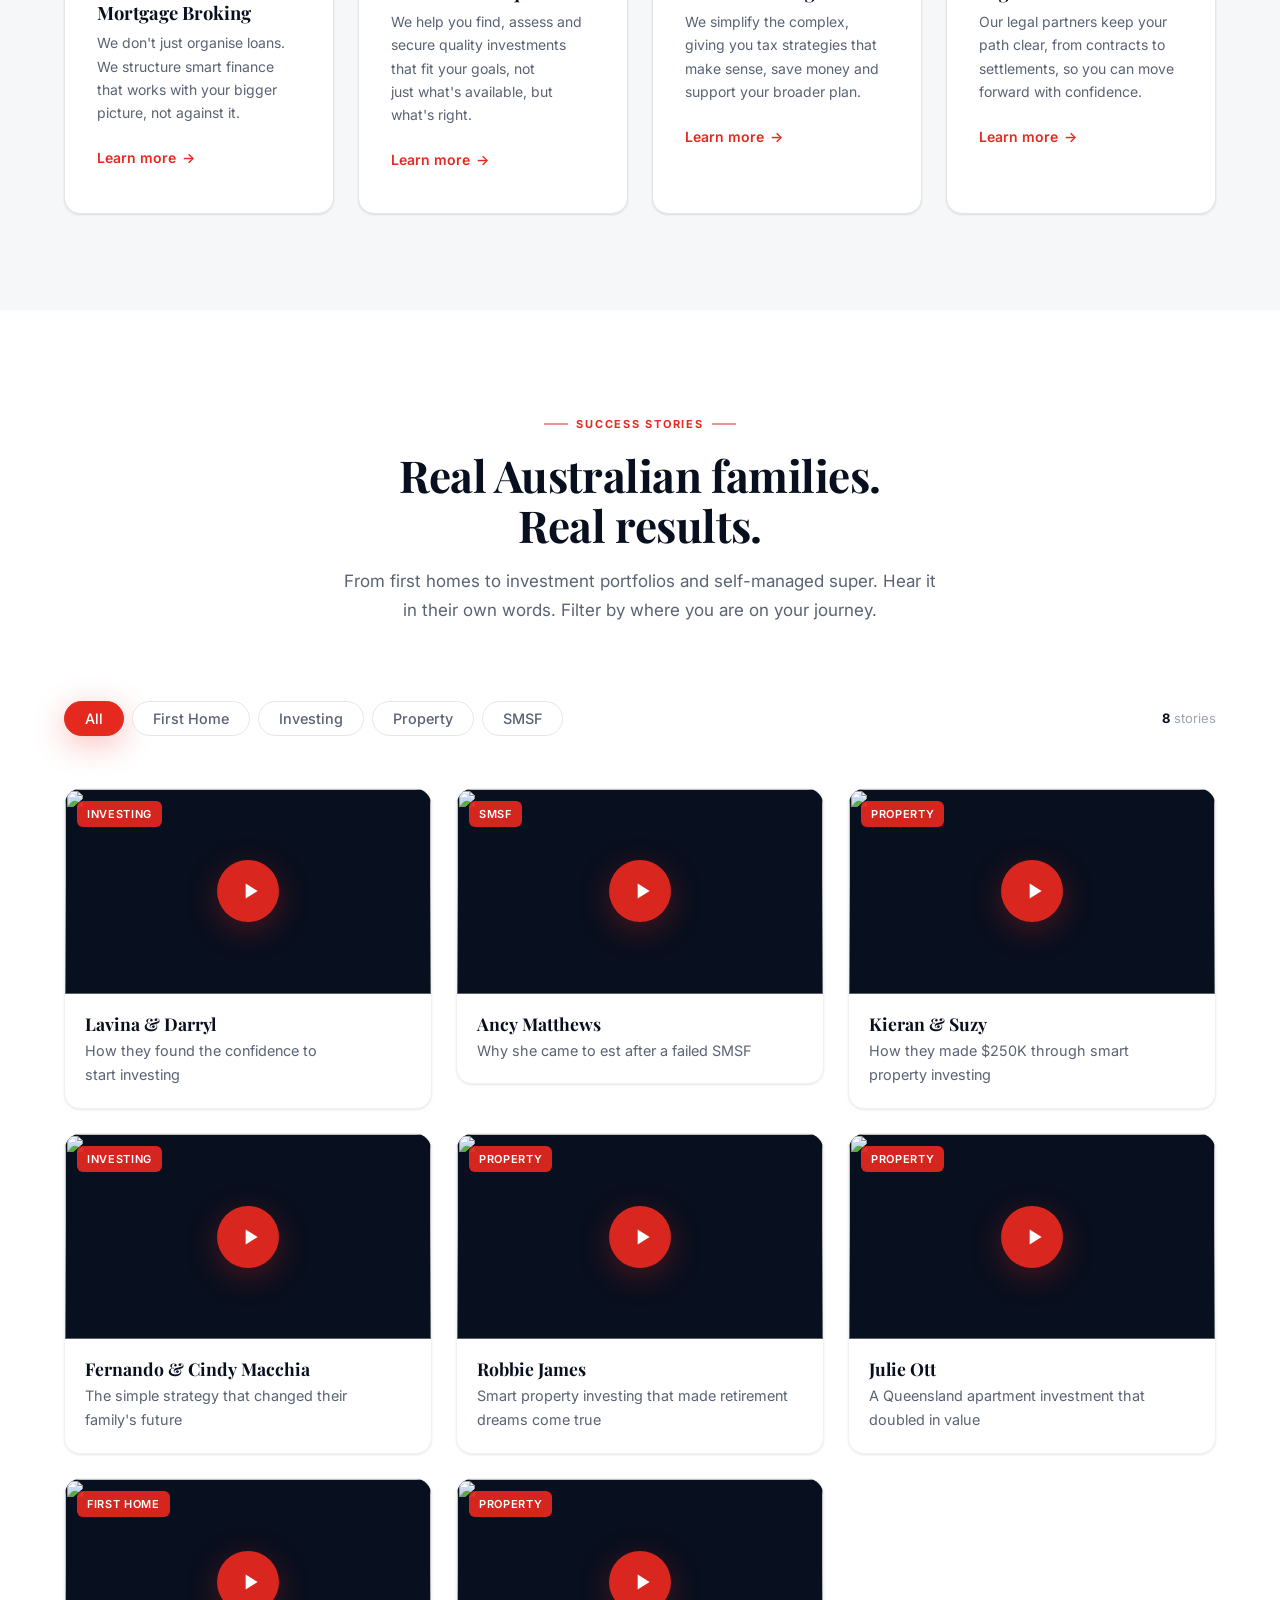
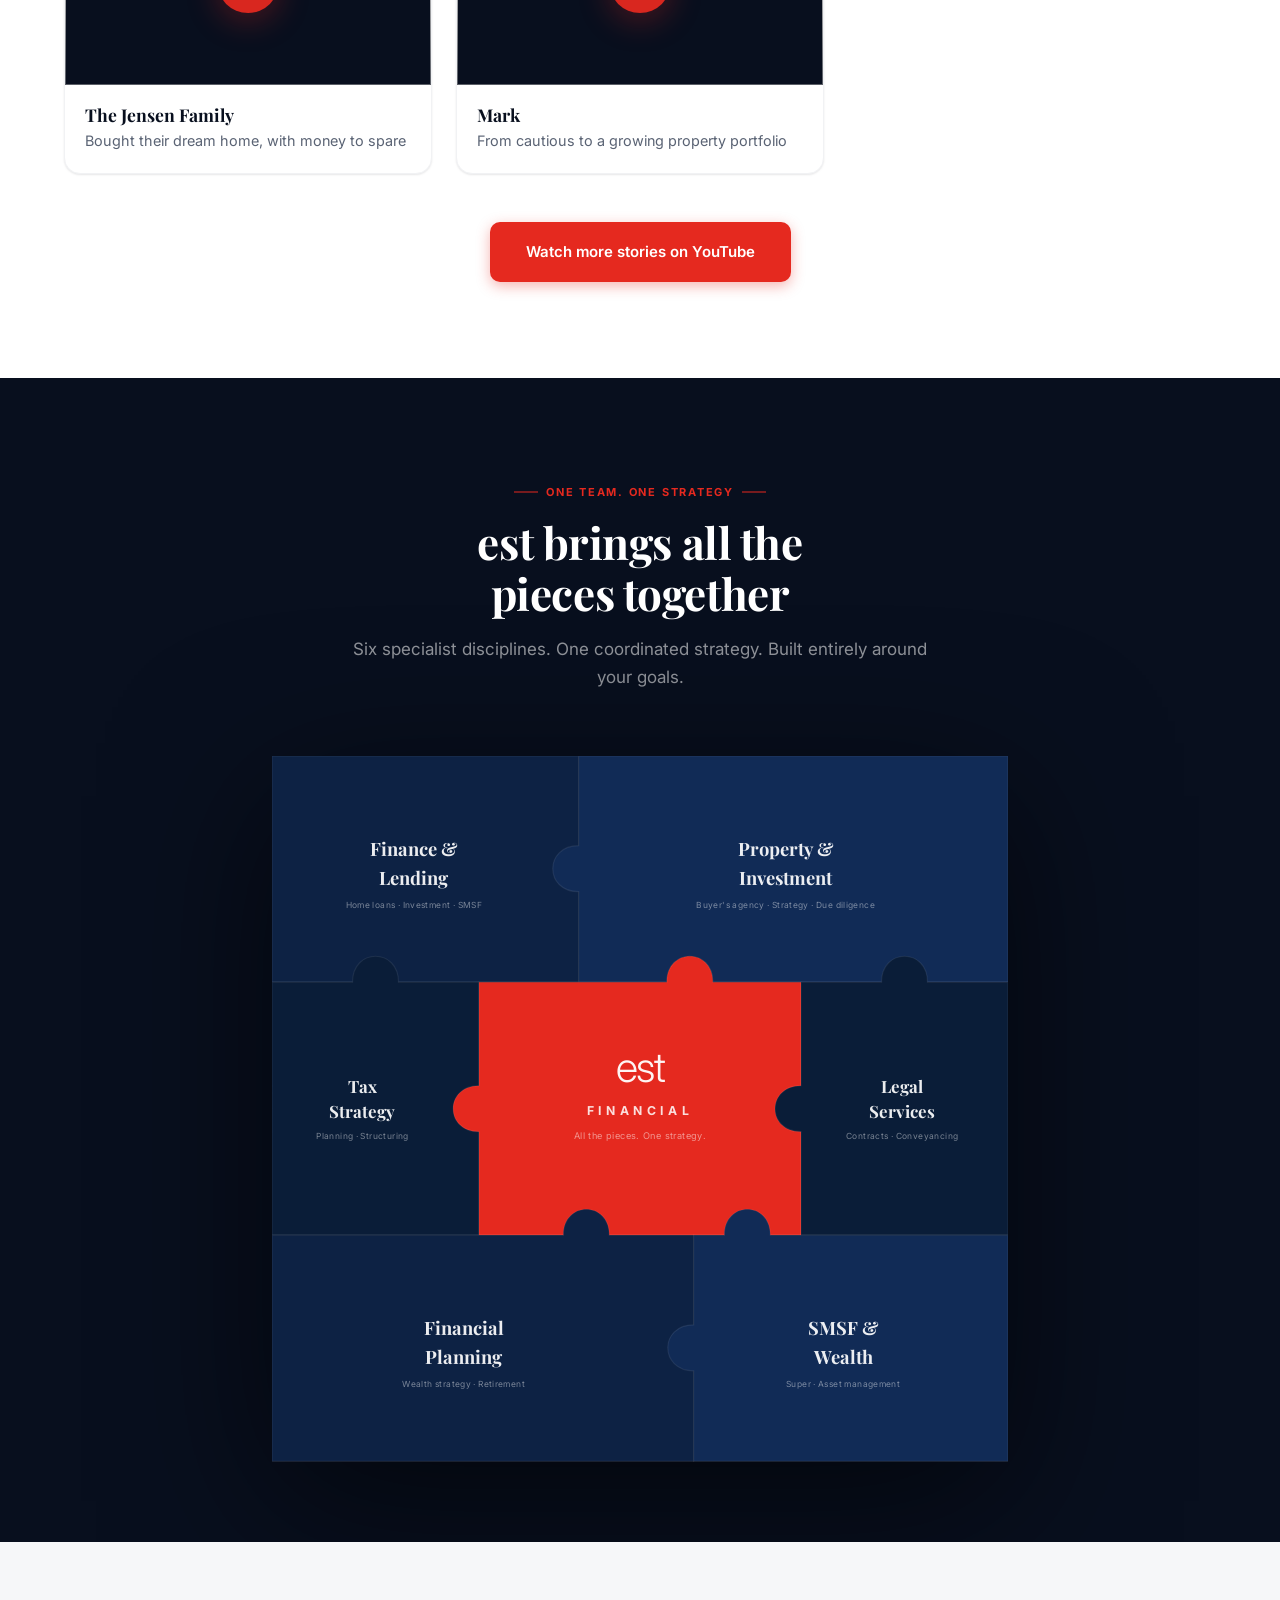
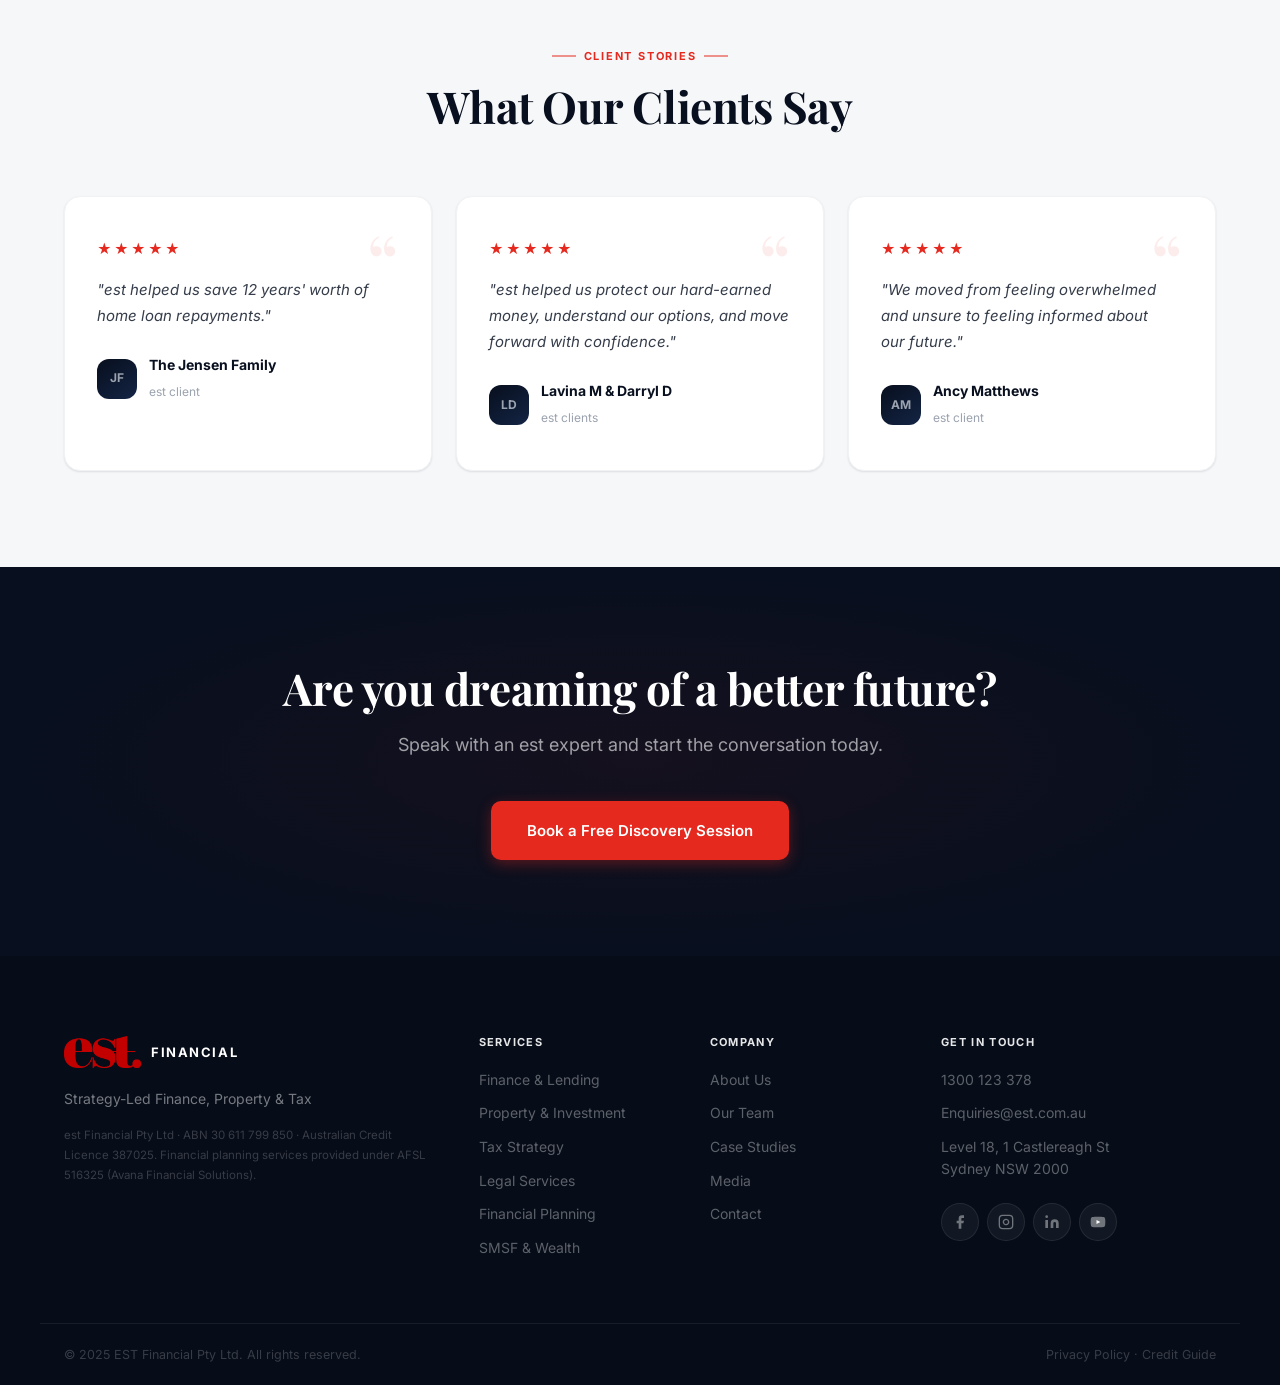
==== commit 6472ded9: "Remove em dashes from all site copy Replace every em dash in the public pages with natural punctuati" ====
--- a/index.html
+++ b/index.html
@@ -41,7 +41,7 @@
       <div class="hero-copy">
         <p class="hero-eyebrow">Strategy-Led Finance, Property &amp; Tax</p>
         <h1>Are <em>you</em> dreaming of<br />a better future?</h1>
-        <p class="hero-sub">Feeling overwhelmed by your mortgage? <strong>est</strong> helps Australians <strong>Buy, Invest &amp; Grow Wealth</strong> — sensible, strategic financial steps with life-changing results.</p>
+        <p class="hero-sub">Feeling overwhelmed by your mortgage? <strong>est</strong> helps Australians <strong>Buy, Invest &amp; Grow Wealth</strong> through sensible, strategic financial steps with life-changing results.</p>
         <div class="hero-cta">
           <a href="contact.html" class="btn btn-primary">Book a Free Consultation</a>
           <a href="services.html" class="btn btn-outline">Our Services</a>
@@ -118,28 +118,28 @@
           <div class="service-icon"><svg viewBox="0 0 24 24" fill="none" stroke="currentColor" stroke-width="1.5" stroke-linecap="round" stroke-linejoin="round"><path d="M3 9.75L12 3l9 6.75V21H15v-6H9v6H3V9.75z"/></svg></div>
           <span class="service-index">01</span>
           <h3>Finance &amp; Mortgage Broking</h3>
-          <p>We don't just organise loans — we structure smart finance that works with your bigger picture, not against it.</p>
+          <p>We don't just organise loans. We structure smart finance that works with your bigger picture, not against it.</p>
           <a href="services.html#lending" class="link-arrow">Learn more</a>
         </div>
         <div class="service-card">
           <div class="service-icon"><svg viewBox="0 0 24 24" fill="none" stroke="currentColor" stroke-width="1.5" stroke-linecap="round" stroke-linejoin="round"><rect x="2" y="3" width="20" height="18" rx="1"/><path d="M7 8h2M7 12h2M7 16h2M15 8h2M15 12h2M15 16h2M11 21v-5h2v5"/></svg></div>
           <span class="service-index">02</span>
           <h3>Investment Acquisition</h3>
-          <p>We help you find, assess and secure quality investments that fit your goals — not just what's available, but what's right.</p>
+          <p>We help you find, assess and secure quality investments that fit your goals, not just what's available, but what's right.</p>
           <a href="services.html#property" class="link-arrow">Learn more</a>
         </div>
         <div class="service-card">
           <div class="service-icon"><svg viewBox="0 0 24 24" fill="none" stroke="currentColor" stroke-width="1.5" stroke-linecap="round" stroke-linejoin="round"><path d="M3 3v18h18"/><path d="M7 16l4-5 4 3 4-6"/></svg></div>
           <span class="service-index">03</span>
           <h3>Tax Accounting</h3>
-          <p>We simplify the complex — giving you tax strategies that make sense, save money and support your broader plan.</p>
+          <p>We simplify the complex, giving you tax strategies that make sense, save money and support your broader plan.</p>
           <a href="services.html#tax" class="link-arrow">Learn more</a>
         </div>
         <div class="service-card">
           <div class="service-icon"><svg viewBox="0 0 24 24" fill="none" stroke="currentColor" stroke-width="1.5" stroke-linecap="round" stroke-linejoin="round"><path d="M12 3v18M5 21h14"/><path d="M3 8l4-2 5 4 5-4 4 2"/><path d="M3 8c0 2.5 2 4 4 4s4-1.5 4-4"/><path d="M13 8c0 2.5 2 4 4 4s4-1.5 4-4"/></svg></div>
           <span class="service-index">04</span>
           <h3>Legal Services</h3>
-          <p>Our legal partners keep your path clear — from contracts to settlements — so you can move forward with confidence.</p>
+          <p>Our legal partners keep your path clear, from contracts to settlements, so you can move forward with confidence.</p>
           <a href="services.html#legal" class="link-arrow">Learn more</a>
         </div>
       </div>
@@ -152,7 +152,7 @@
       <div class="section-header reveal">
         <p class="eyebrow">Success Stories</p>
         <h2 id="ss-h">Real Australian families.<br />Real results.</h2>
-        <p class="section-sub">From first homes to investment portfolios and self-managed super — hear it in their own words. Filter by where you are on your journey.</p>
+        <p class="section-sub">From first homes to investment portfolios and self-managed super. Hear it in their own words. Filter by where you are on your journey.</p>
       </div>
 
       <div class="ss-tabs" role="tablist" aria-label="Filter success stories by life stage">
@@ -169,49 +169,49 @@
         <article class="ss-card ss-card--video" data-category="investing">
           <span class="ss-thumb"><img src="https://i.ytimg.com/vi/4TF4fgnXY_I/hqdefault.jpg" alt="" loading="lazy" width="480" height="360" /><span class="ss-scrim" aria-hidden="true"></span><span class="ss-chip">Investing</span><span class="ss-play" aria-hidden="true"><svg viewBox="0 0 24 24"><path d="M8 5v14l11-7z"/></svg></span></span>
           <span class="ss-info"><h3>Lavina &amp; Darryl</h3><p>How they found the confidence to start investing</p></span>
-          <button type="button" class="ss-open" data-ytid="4TF4fgnXY_I" data-title="Lavina &amp; Darryl — finding the confidence to start investing" aria-label="Play video: Lavina and Darryl on finding the confidence to start investing"></button>
+          <button type="button" class="ss-open" data-ytid="4TF4fgnXY_I" data-title="Lavina &amp; Darryl, finding the confidence to start investing" aria-label="Play video: Lavina and Darryl on finding the confidence to start investing"></button>
         </article>
 
         <article class="ss-card ss-card--video" data-category="smsf">
           <span class="ss-thumb"><img src="https://i.ytimg.com/vi/8eQR7JaW7QI/hqdefault.jpg" alt="" loading="lazy" width="480" height="360" /><span class="ss-scrim" aria-hidden="true"></span><span class="ss-chip">SMSF</span><span class="ss-play" aria-hidden="true"><svg viewBox="0 0 24 24"><path d="M8 5v14l11-7z"/></svg></span></span>
           <span class="ss-info"><h3>Ancy Matthews</h3><p>Why she came to est after a failed SMSF</p></span>
-          <button type="button" class="ss-open" data-ytid="8eQR7JaW7QI" data-title="Ancy Matthews — coming to est after a failed SMSF" aria-label="Play video: Ancy Matthews on coming to est after a failed self-managed super fund"></button>
+          <button type="button" class="ss-open" data-ytid="8eQR7JaW7QI" data-title="Ancy Matthews, coming to est after a failed SMSF" aria-label="Play video: Ancy Matthews on coming to est after a failed self-managed super fund"></button>
         </article>
 
         <article class="ss-card ss-card--video" data-category="property">
           <span class="ss-thumb"><img src="https://i.ytimg.com/vi/LQGJBDUa8SQ/hqdefault.jpg" alt="" loading="lazy" width="480" height="360" /><span class="ss-scrim" aria-hidden="true"></span><span class="ss-chip">Property</span><span class="ss-play" aria-hidden="true"><svg viewBox="0 0 24 24"><path d="M8 5v14l11-7z"/></svg></span></span>
           <span class="ss-info"><h3>Kieran &amp; Suzy</h3><p>How they made $250K through smart property investing</p></span>
-          <button type="button" class="ss-open" data-ytid="LQGJBDUa8SQ" data-title="Kieran &amp; Suzy — making $250K through smart property investing" aria-label="Play video: Kieran and Suzy on making 250 thousand dollars through smart property investing"></button>
+          <button type="button" class="ss-open" data-ytid="LQGJBDUa8SQ" data-title="Kieran &amp; Suzy, making $250K through smart property investing" aria-label="Play video: Kieran and Suzy on making 250 thousand dollars through smart property investing"></button>
         </article>
 
         <article class="ss-card ss-card--video" data-category="investing">
           <span class="ss-thumb"><img src="https://i.ytimg.com/vi/08IBzCix_VM/hqdefault.jpg" alt="" loading="lazy" width="480" height="360" /><span class="ss-scrim" aria-hidden="true"></span><span class="ss-chip">Investing</span><span class="ss-play" aria-hidden="true"><svg viewBox="0 0 24 24"><path d="M8 5v14l11-7z"/></svg></span></span>
           <span class="ss-info"><h3>Fernando &amp; Cindy Macchia</h3><p>The simple strategy that changed their family's future</p></span>
-          <button type="button" class="ss-open" data-ytid="08IBzCix_VM" data-title="Fernando &amp; Cindy Macchia — the simple strategy that changed their family's future" aria-label="Play video: Fernando and Cindy Macchia on the simple strategy that changed their family's future"></button>
+          <button type="button" class="ss-open" data-ytid="08IBzCix_VM" data-title="Fernando &amp; Cindy Macchia, the simple strategy that changed their family's future" aria-label="Play video: Fernando and Cindy Macchia on the simple strategy that changed their family's future"></button>
         </article>
 
         <article class="ss-card ss-card--video" data-category="property">
           <span class="ss-thumb"><img src="https://i.ytimg.com/vi/n_yh7IxnP1Q/hqdefault.jpg" alt="" loading="lazy" width="480" height="360" /><span class="ss-scrim" aria-hidden="true"></span><span class="ss-chip">Property</span><span class="ss-play" aria-hidden="true"><svg viewBox="0 0 24 24"><path d="M8 5v14l11-7z"/></svg></span></span>
           <span class="ss-info"><h3>Robbie James</h3><p>Smart property investing that made retirement dreams come true</p></span>
-          <button type="button" class="ss-open" data-ytid="n_yh7IxnP1Q" data-title="Robbie James — smart property investing that made retirement dreams come true" aria-label="Play video: Robbie James on smart property investing that made retirement dreams come true"></button>
+          <button type="button" class="ss-open" data-ytid="n_yh7IxnP1Q" data-title="Robbie James, smart property investing that made retirement dreams come true" aria-label="Play video: Robbie James on smart property investing that made retirement dreams come true"></button>
         </article>
 
         <article class="ss-card ss-card--video" data-category="property">
           <span class="ss-thumb"><img src="https://i.ytimg.com/vi/1bl27JZWxas/hqdefault.jpg" alt="" loading="lazy" width="480" height="360" /><span class="ss-scrim" aria-hidden="true"></span><span class="ss-chip">Property</span><span class="ss-play" aria-hidden="true"><svg viewBox="0 0 24 24"><path d="M8 5v14l11-7z"/></svg></span></span>
           <span class="ss-info"><h3>Julie Ott</h3><p>A Queensland apartment investment that doubled in value</p></span>
-          <button type="button" class="ss-open" data-ytid="1bl27JZWxas" data-title="Julie Ott — a Queensland apartment investment that doubled in value" aria-label="Play video: Julie Ott on a Queensland apartment investment that doubled in value"></button>
+          <button type="button" class="ss-open" data-ytid="1bl27JZWxas" data-title="Julie Ott, a Queensland apartment investment that doubled in value" aria-label="Play video: Julie Ott on a Queensland apartment investment that doubled in value"></button>
         </article>
 
         <article class="ss-card ss-card--video" data-category="first-home">
           <span class="ss-thumb"><img src="https://i.ytimg.com/vi/bRzev5O50o0/hqdefault.jpg" alt="" loading="lazy" width="480" height="360" /><span class="ss-scrim" aria-hidden="true"></span><span class="ss-chip">First Home</span><span class="ss-play" aria-hidden="true"><svg viewBox="0 0 24 24"><path d="M8 5v14l11-7z"/></svg></span></span>
-          <span class="ss-info"><h3>The Jensen Family</h3><p>Bought their dream home — with money to spare</p></span>
-          <button type="button" class="ss-open" data-ytid="bRzev5O50o0" data-title="The Jensen Family — buying their dream home with money to spare" aria-label="Play video: the Jensen Family on buying their dream home with money to spare"></button>
+          <span class="ss-info"><h3>The Jensen Family</h3><p>Bought their dream home, with money to spare</p></span>
+          <button type="button" class="ss-open" data-ytid="bRzev5O50o0" data-title="The Jensen Family, buying their dream home with money to spare" aria-label="Play video: the Jensen Family on buying their dream home with money to spare"></button>
         </article>
 
         <article class="ss-card ss-card--video" data-category="property">
           <span class="ss-thumb"><img src="https://i.ytimg.com/vi/yZ-O9CEi5SI/hqdefault.jpg" alt="" loading="lazy" width="480" height="360" /><span class="ss-scrim" aria-hidden="true"></span><span class="ss-chip">Property</span><span class="ss-play" aria-hidden="true"><svg viewBox="0 0 24 24"><path d="M8 5v14l11-7z"/></svg></span></span>
           <span class="ss-info"><h3>Mark</h3><p>From cautious to a growing property portfolio</p></span>
-          <button type="button" class="ss-open" data-ytid="yZ-O9CEi5SI" data-title="Mark — turning property into lasting financial freedom" aria-label="Play video: Mark on turning property into lasting financial freedom"></button>
+          <button type="button" class="ss-open" data-ytid="yZ-O9CEi5SI" data-title="Mark, turning property into lasting financial freedom" aria-label="Play video: Mark on turning property into lasting financial freedom"></button>
         </article>
 
       </div><!-- /.ss-grid -->
--- a/css/style.css
+++ b/css/style.css
@@ -1,5 +1,5 @@
 /* ============================================================
-   EST FINANCIAL — PREMIUM DESIGN SYSTEM
+   EST FINANCIAL - PREMIUM DESIGN SYSTEM
    ============================================================ */
 
 @import url('https://fonts.googleapis.com/css2?family=Inter:wght@300;400;500;600;700&family=Playfair+Display:ital,wght@0,600;0,700;0,800;1,600&display=swap');
@@ -514,7 +514,7 @@
 }
 .team-card:hover { transform: translateY(-5px); box-shadow: var(--shadow-lg); }
 
-/* Rectangle photo — fills top of card */
+/* Rectangle photo - fills top of card */
 .team-photo-wrap {
   width: 100%; height: 280px;
   overflow: hidden; position: relative; flex-shrink: 0;
@@ -534,7 +534,7 @@
   display: block;
 }
 
-/* Initials avatar — same rectangle size */
+/* Initials avatar - same rectangle size */
 .team-avatar {
   width: 100%; height: 280px;
   background: linear-gradient(145deg, var(--navy) 0%, var(--navy-light) 100%);
@@ -1004,7 +1004,7 @@
 }
 
 /* ============================================================
-   PREMIUM UPGRADE v2 — texture · depth · imagery · motion
+   PREMIUM UPGRADE v2 - texture · depth · imagery · motion
    (additive; overrides earlier rules where intentional)
    ============================================================ */
 
@@ -1016,7 +1016,7 @@
   }
 }
 
-/* Tinted (navy) shadows replace flat black — softer, more premium */
+/* Tinted (navy) shadows replace flat black - softer, more premium */
 :root {
   --shadow-sm: 0 1px 2px rgba(10,20,40,.06), 0 1px 3px rgba(10,20,40,.05);
   --shadow-md: 0 6px 22px rgba(10,20,40,.10), 0 2px 6px rgba(10,20,40,.05);
@@ -1039,7 +1039,7 @@
   outline: 2px solid var(--red); outline-offset: 3px; border-radius: 5px;
 }
 
-/* Fine grain overlay — kills digital flatness. Pure CSS, no DOM node. */
+/* Fine grain overlay - kills digital flatness. Pure CSS, no DOM node. */
 body::after {
   content: ''; position: fixed; inset: 0; z-index: 9998; pointer-events: none;
   opacity: .035; mix-blend-mode: overlay;
@@ -1074,7 +1074,7 @@
   to   { transform: translate3d(4%, 3%, 0) scale(1.16); }
 }
 
-/* Hero entrance — staggered rise (above-the-fold, so load-based not scroll-based) */
+/* Hero entrance - staggered rise (above-the-fold, so load-based not scroll-based) */
 .hero-eyebrow, .hero h1, .hero-sub, .hero-cta, .hero-visual { animation: heroRise .9s var(--ease-out) both; }
 .hero h1       { animation-delay: .08s; }
 .hero-sub      { animation-delay: .16s; }
@@ -1082,7 +1082,7 @@
 .hero-visual   { animation-delay: .30s; }
 @keyframes heroRise { from { opacity: 0; transform: translateY(22px); } to { opacity: 1; transform: none; } }
 
-/* Hero visual — glass "strategy" panel + floating badge */
+/* Hero visual - glass "strategy" panel + floating badge */
 .hero-visual { position: relative; justify-self: center; width: 100%; max-width: 440px; }
 .glass-panel {
   position: relative; border-radius: var(--r-xl);
@@ -1262,7 +1262,7 @@
   font-size: 13px; color: var(--gray-600);
 }
 
-/* ===== SUCCESS STORIES — INTERACTIVE GALLERY ===== */
+/* ===== SUCCESS STORIES - INTERACTIVE GALLERY ===== */
 /* Sticky filter tabs */
 .ss-tabs {
   position: sticky; top: 64px; z-index: 20;
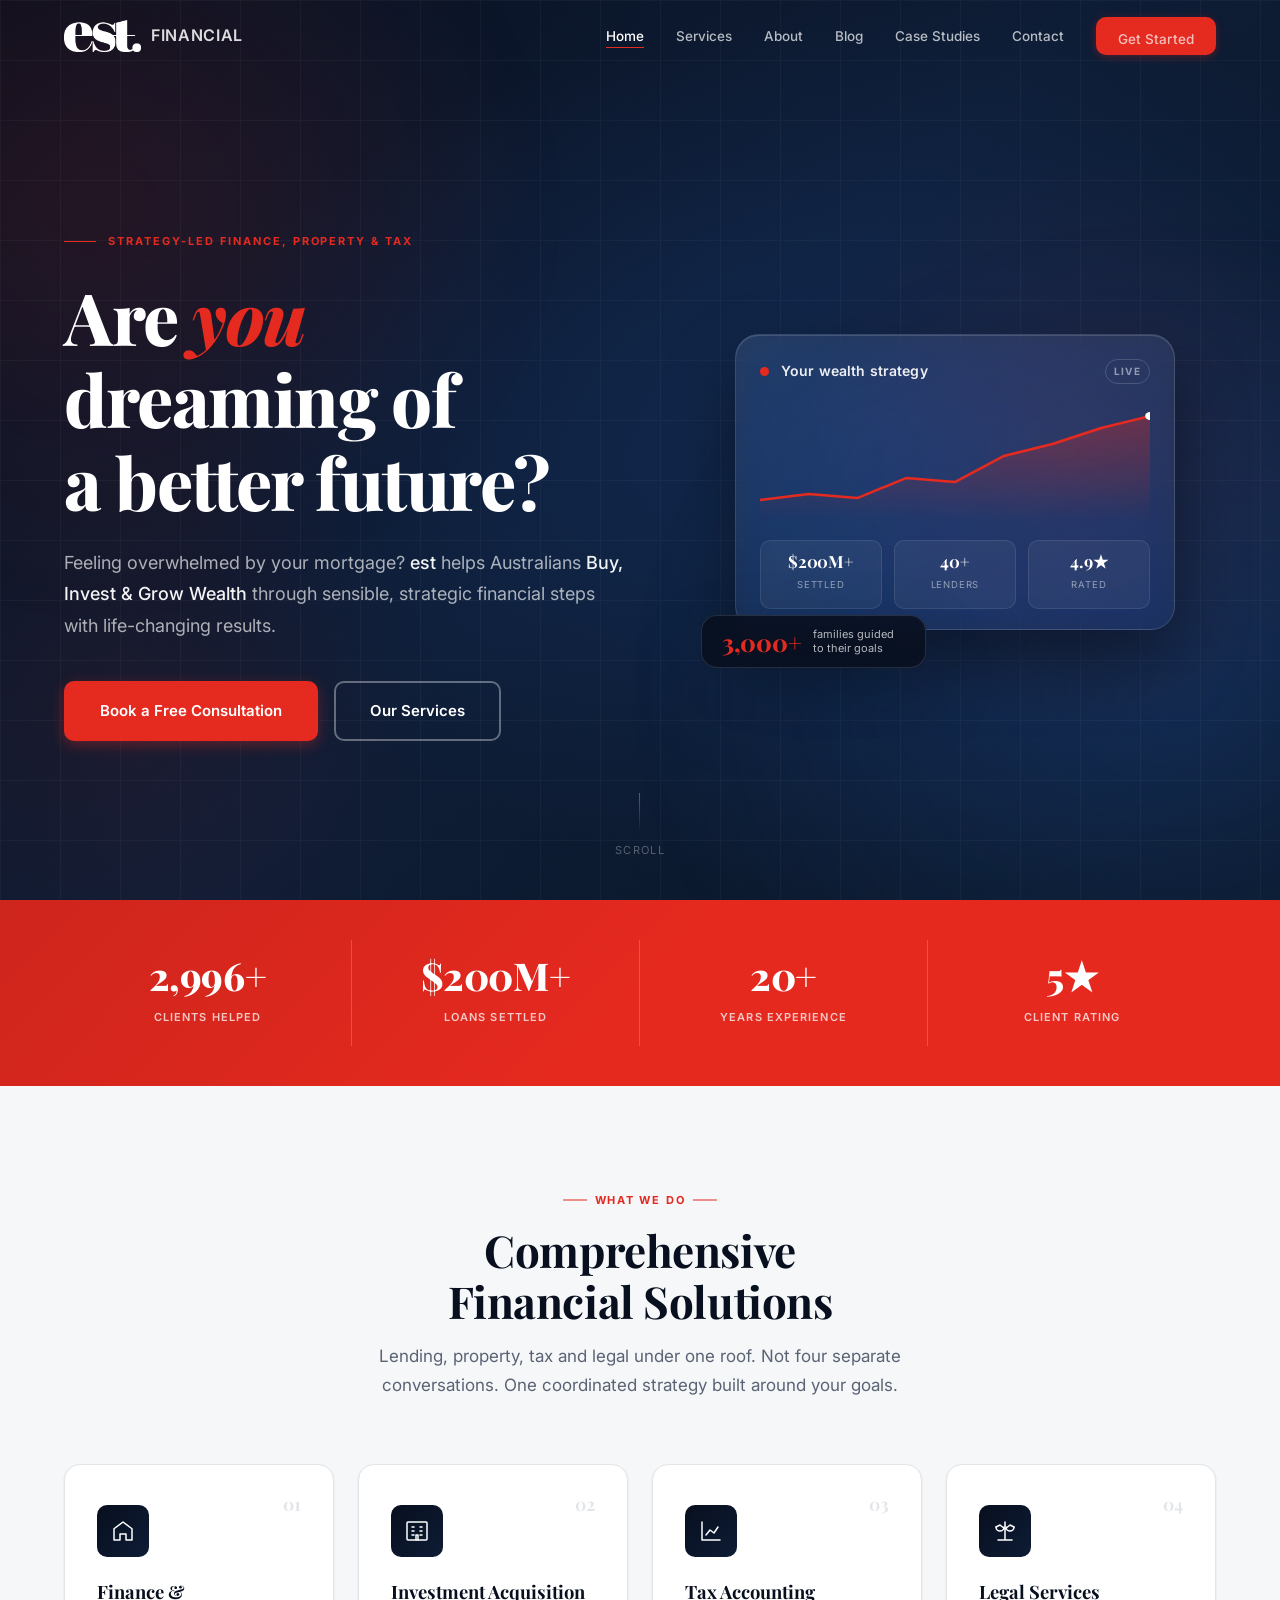
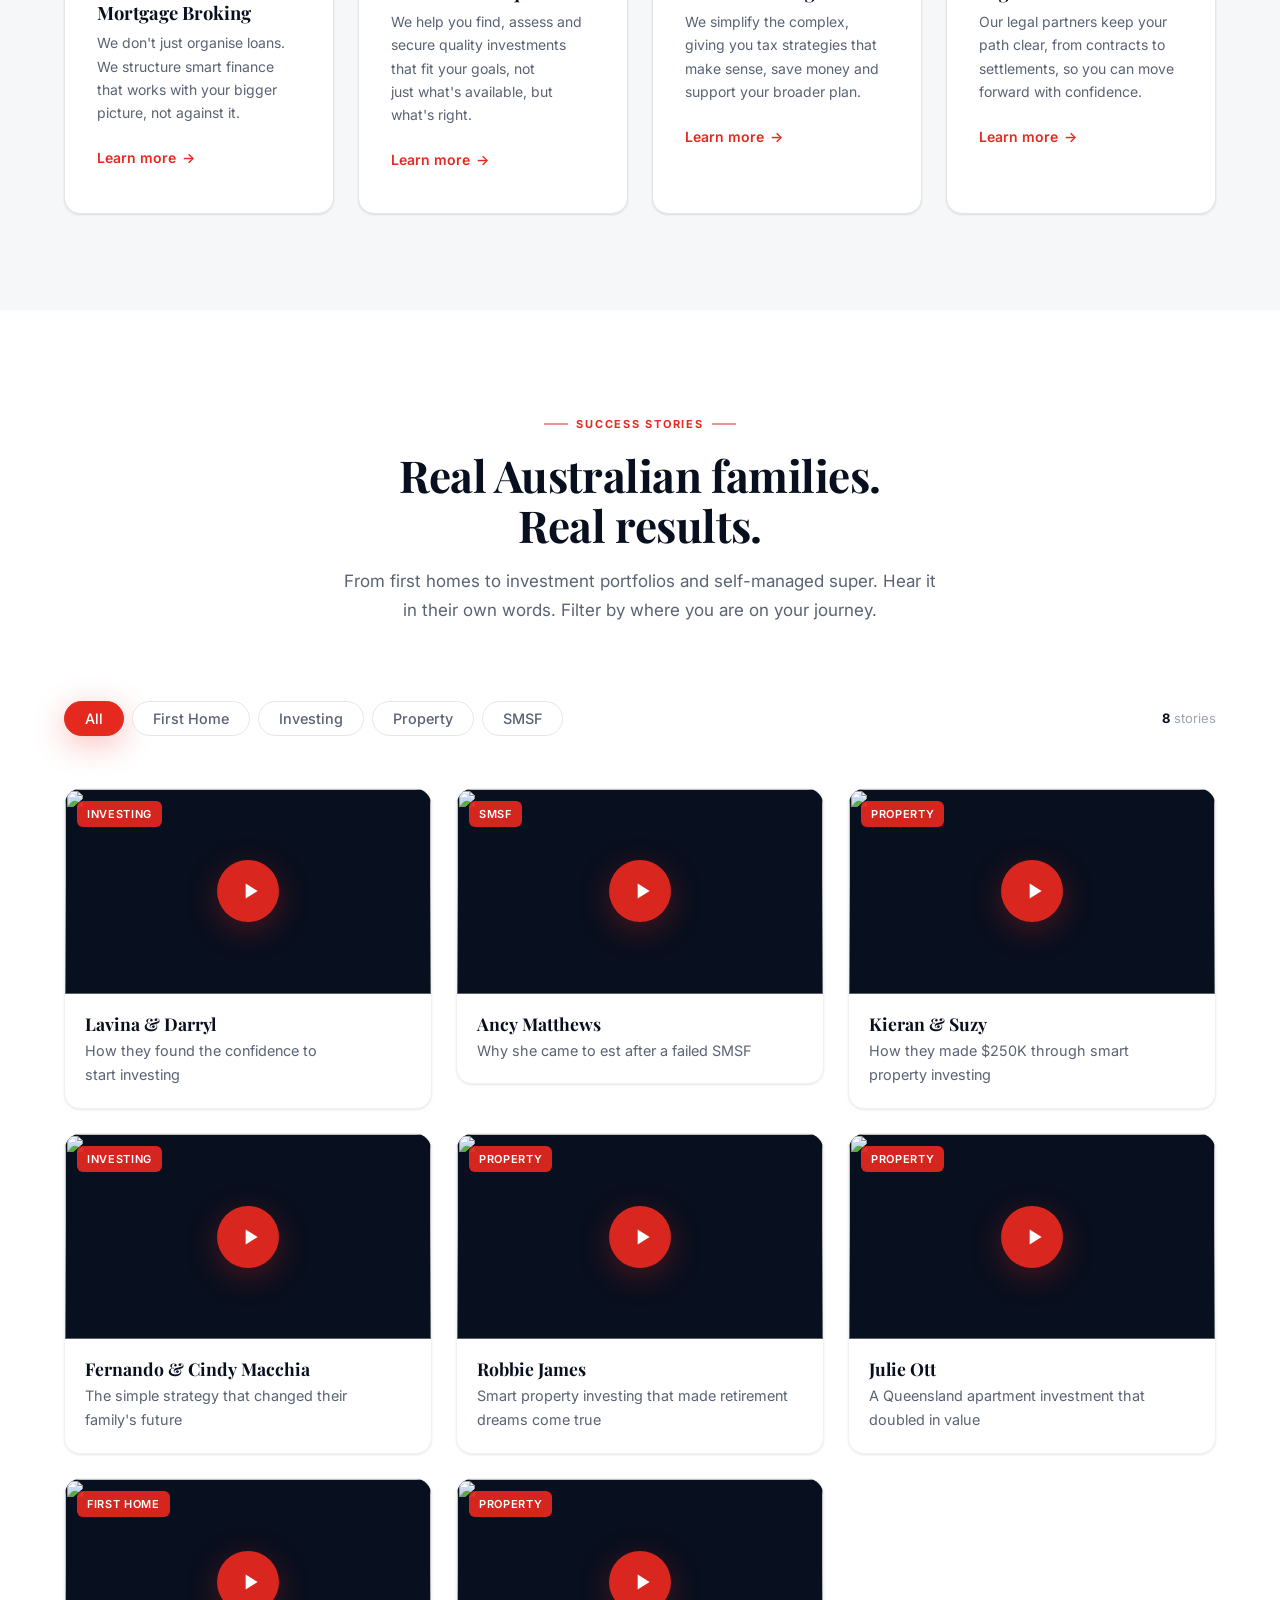
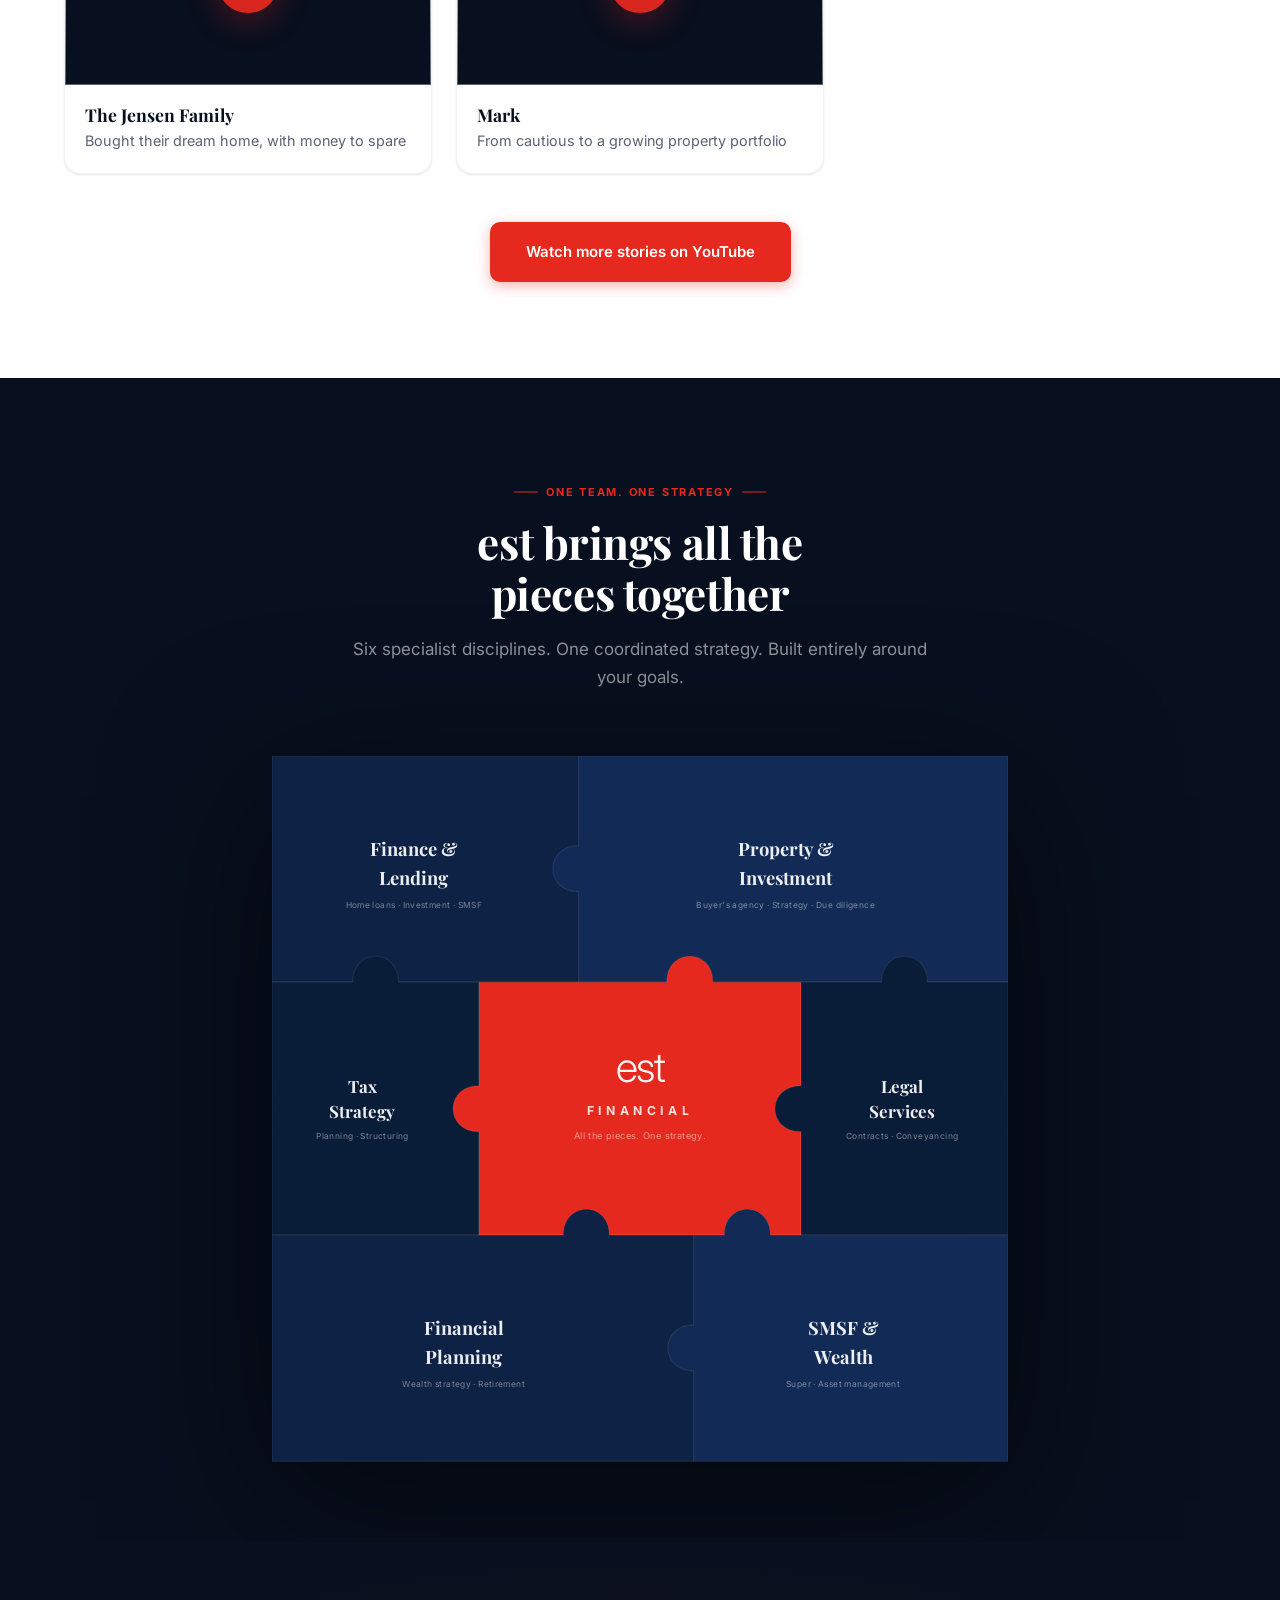
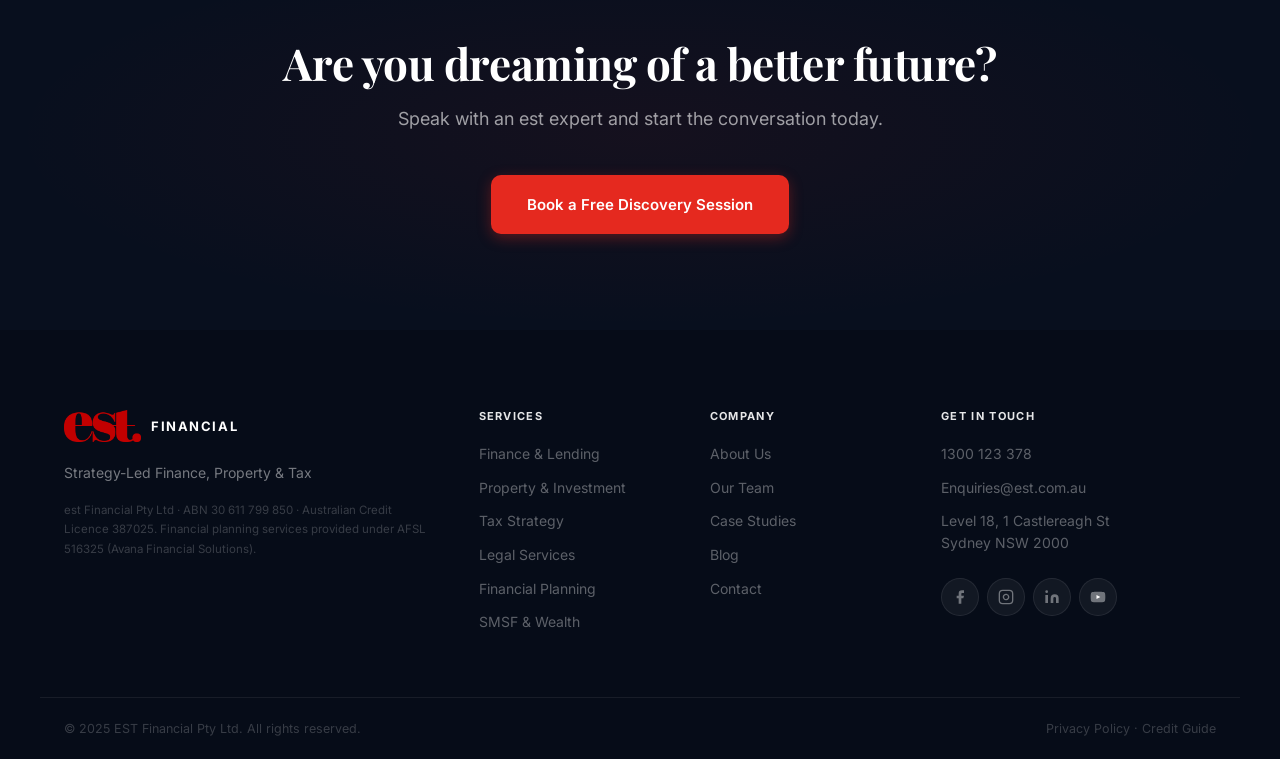
==== commit dcf21a4a: "Add Blog page; remove homepage testimonials section - Remove the redundant "What Our Clients Say" te" ====
--- a/index.html
+++ b/index.html
@@ -24,7 +24,7 @@
         <li><a href="index.html" class="active">Home</a></li>
         <li><a href="services.html">Services</a></li>
         <li><a href="about.html">About</a></li>
-        <li><a href="media.html">Media</a></li>
+        <li><a href="blog.html">Blog</a></li>
         <li><a href="case-studies.html">Case Studies</a></li>
         <li><a href="contact.html">Contact</a></li>
         <li><a href="contact.html" class="btn btn-nav">Get Started</a></li>
@@ -292,51 +292,6 @@
     </div>
   </section>
 
-  <!-- TESTIMONIALS -->
-  <section class="section testimonials">
-    <div class="container">
-      <div class="section-header">
-        <p class="eyebrow">Client Stories</p>
-        <h2>What Our Clients Say</h2>
-      </div>
-      <div class="testimonials-grid">
-        <div class="testimonial-card">
-          <div class="stars">★★★★★</div>
-          <p>"est helped us save 12 years' worth of home loan repayments."</p>
-          <div class="testimonial-author">
-            <span class="t-avatar">JF</span>
-            <div>
-              <strong>The Jensen Family</strong>
-              <span>est client</span>
-            </div>
-          </div>
-        </div>
-        <div class="testimonial-card">
-          <div class="stars">★★★★★</div>
-          <p>"est helped us protect our hard-earned money, understand our options, and move forward with confidence."</p>
-          <div class="testimonial-author">
-            <span class="t-avatar">LD</span>
-            <div>
-              <strong>Lavina M &amp; Darryl D</strong>
-              <span>est clients</span>
-            </div>
-          </div>
-        </div>
-        <div class="testimonial-card">
-          <div class="stars">★★★★★</div>
-          <p>"We moved from feeling overwhelmed and unsure to feeling informed about our future."</p>
-          <div class="testimonial-author">
-            <span class="t-avatar">AM</span>
-            <div>
-              <strong>Ancy Matthews</strong>
-              <span>est client</span>
-            </div>
-          </div>
-        </div>
-      </div>
-    </div>
-  </section>
-
   <!-- CTA BANNER -->
   <section class="cta-banner">
     <div class="container cta-inner">
@@ -374,7 +329,7 @@
           <li><a href="about.html">About Us</a></li>
           <li><a href="about.html#team">Our Team</a></li>
           <li><a href="case-studies.html">Case Studies</a></li>
-          <li><a href="media.html">Media</a></li>
+          <li><a href="blog.html">Blog</a></li>
           <li><a href="contact.html">Contact</a></li>
         </ul>
       </div>
